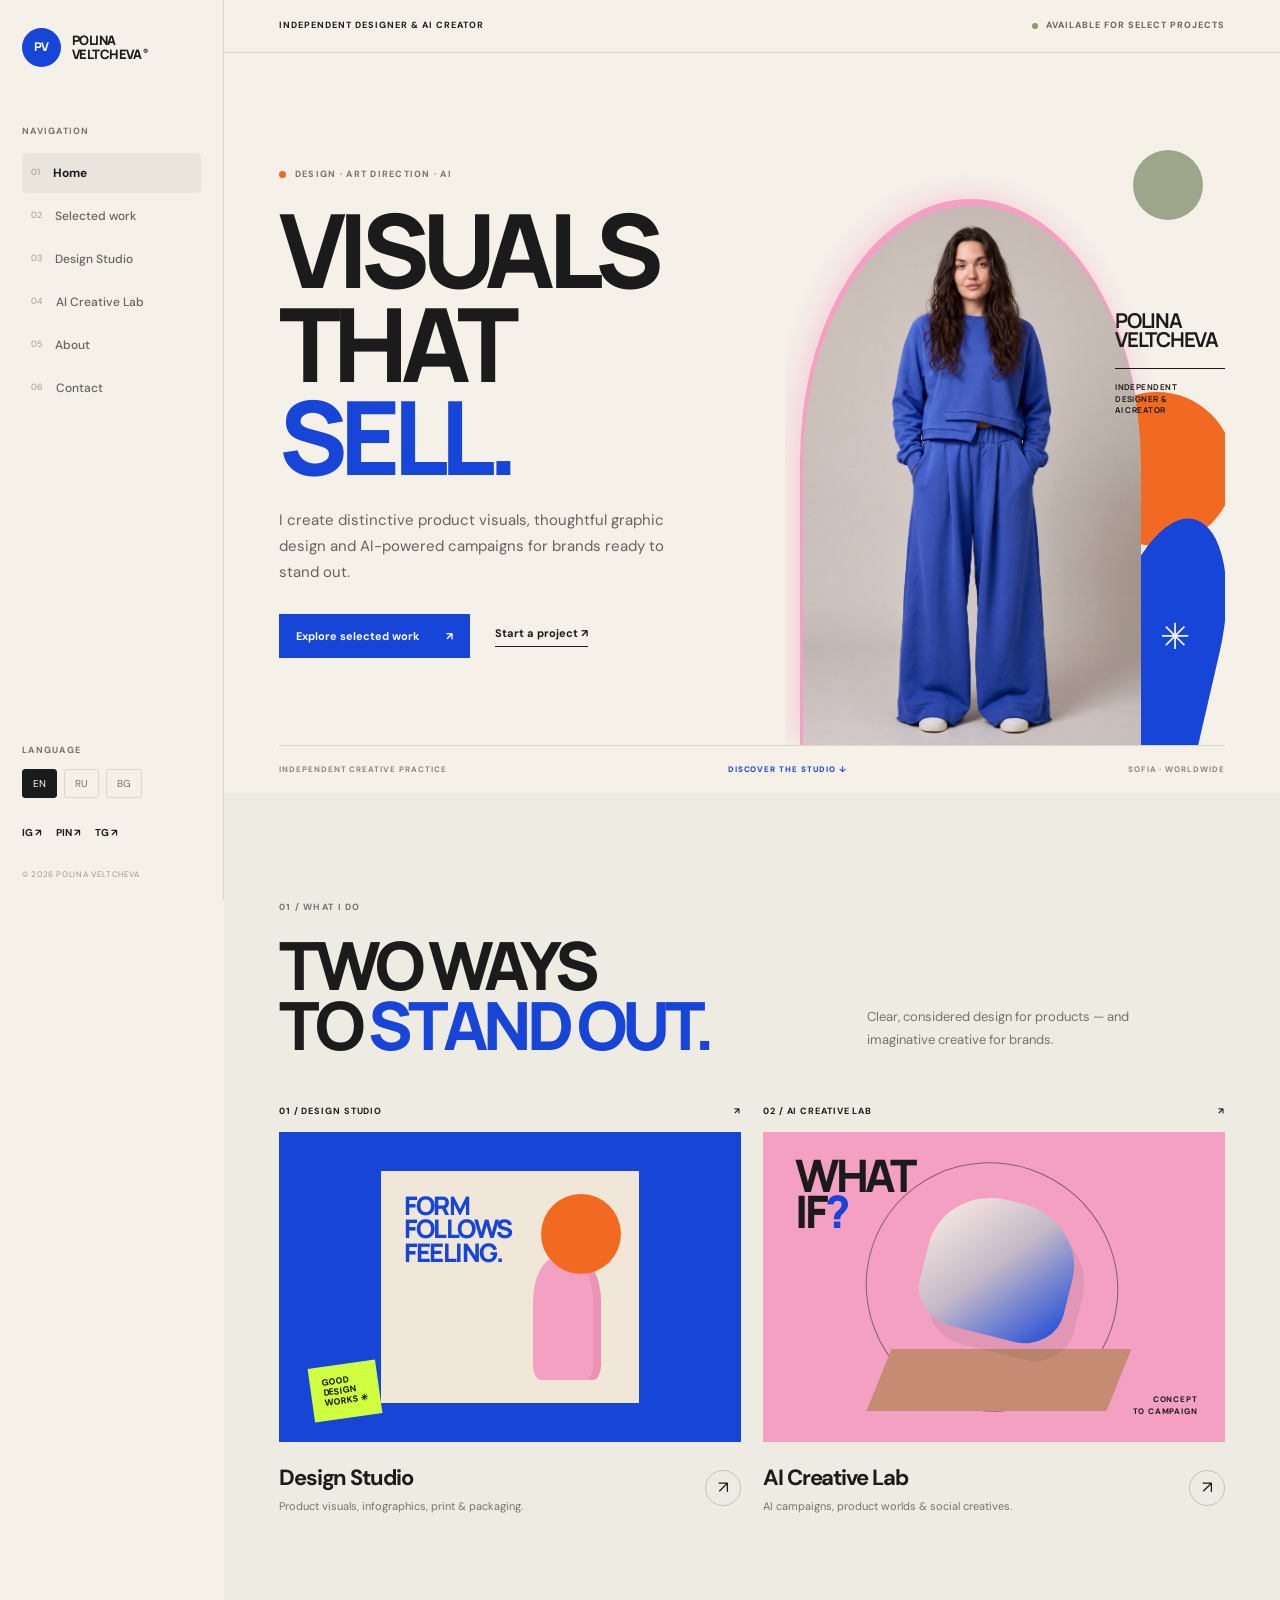
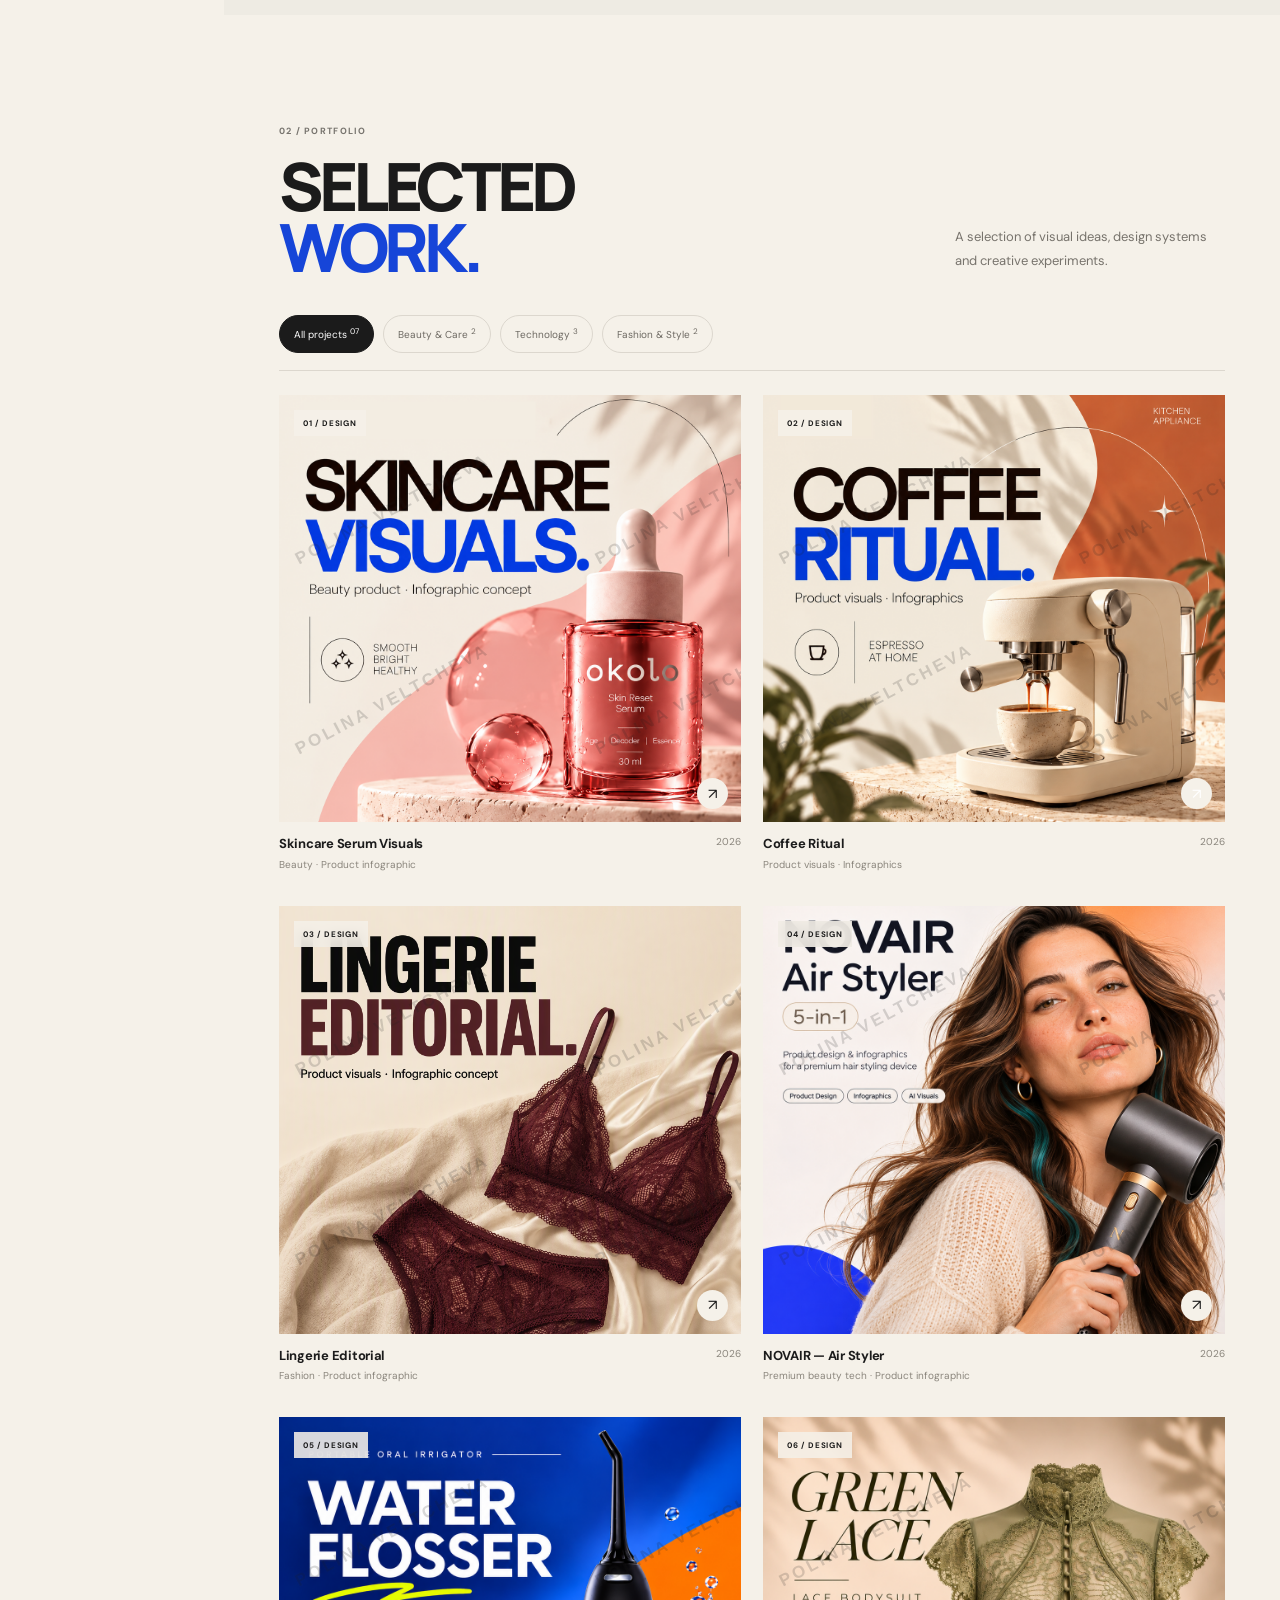
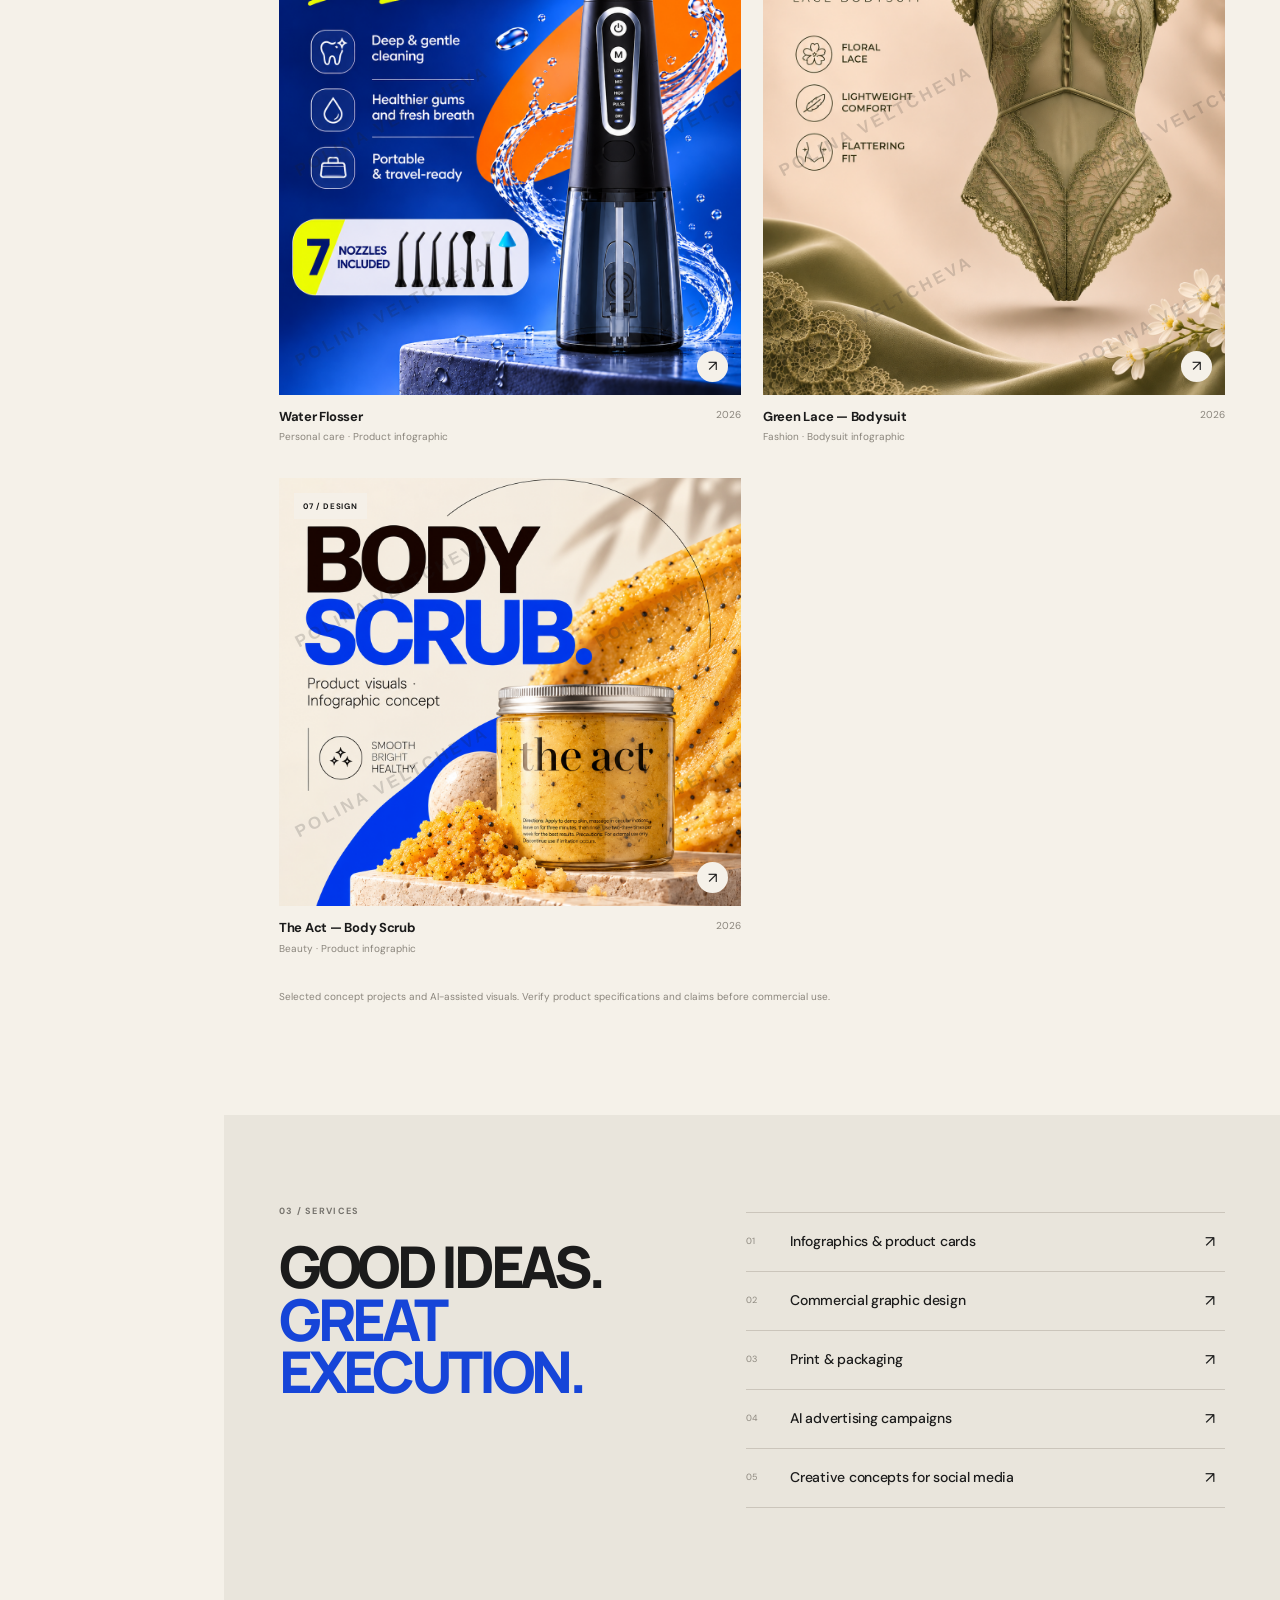
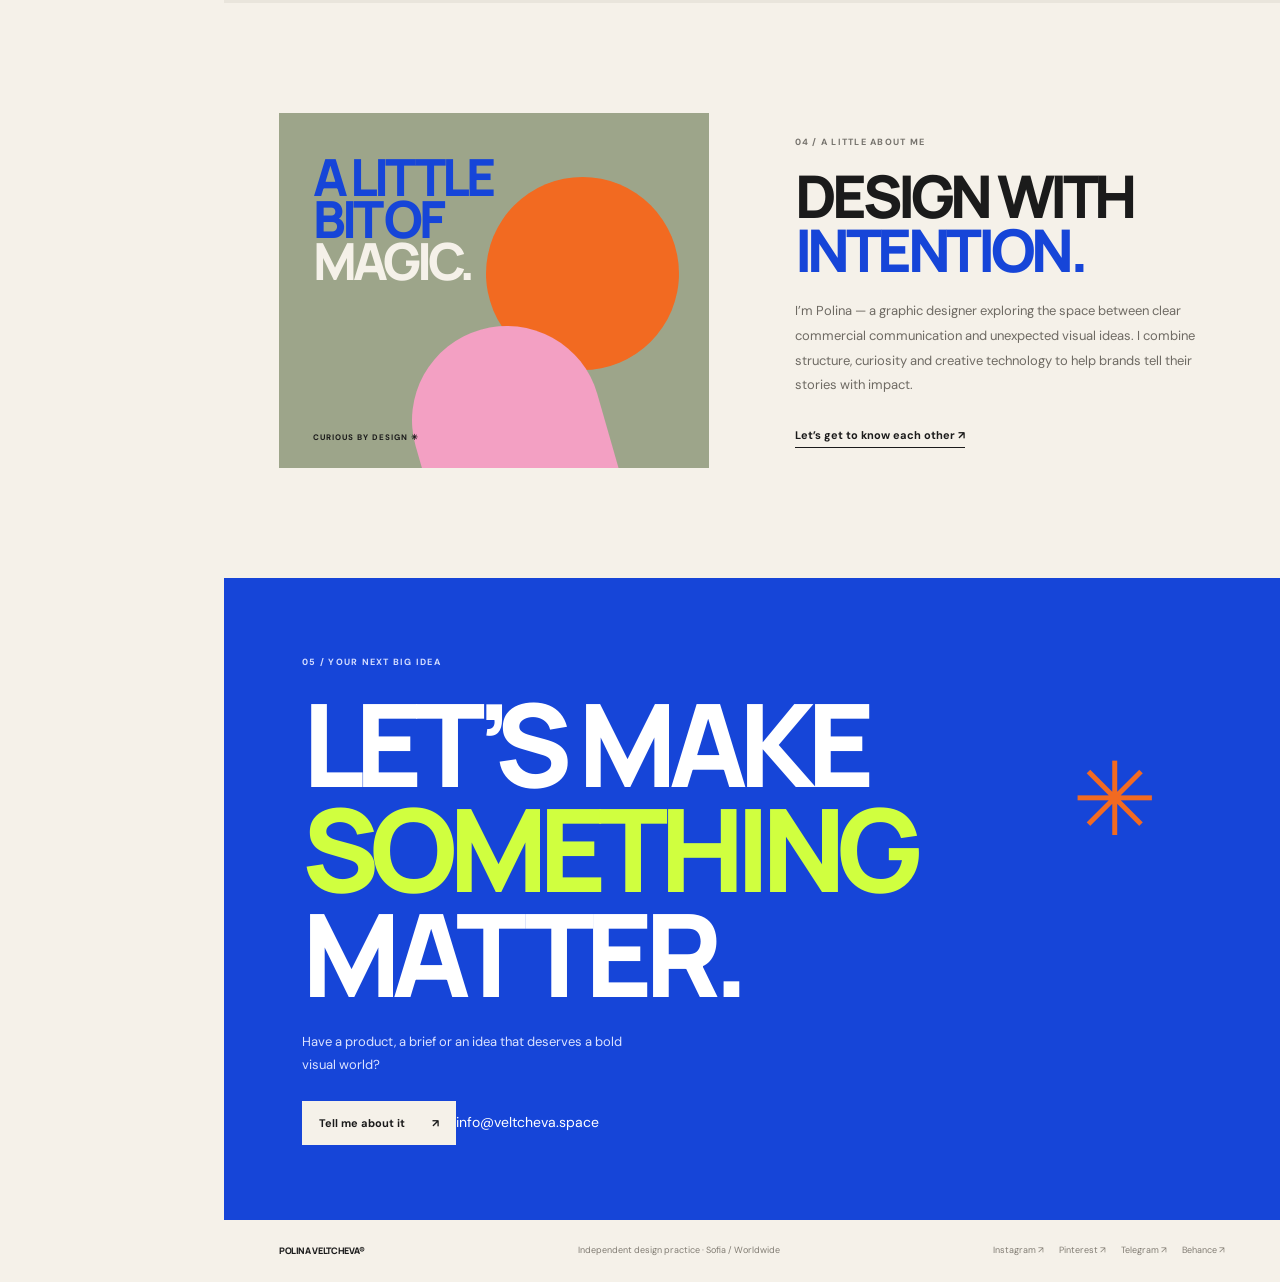
==== index.html @ 4430b7af "Set portfolio contact email" ====
<!doctype html>
<html lang="en">
<head>
  <meta charset="utf-8"><meta name="viewport" content="width=device-width, initial-scale=1">
  <meta name="description" content="Graphic design, product visuals and AI-powered creative campaigns by Polina Veltcheva.">
  <meta name="theme-color" content="#f5f1e9">
  <title>Polina Veltcheva — Design & AI Creative</title>
  <link rel="preconnect" href="https://fonts.googleapis.com"><link rel="preconnect" href="https://fonts.gstatic.com" crossorigin>
  <link href="https://fonts.googleapis.com/css2?family=DM+Sans:wght@400;500;600;700&family=Manrope:wght@400;500;600;700;800&display=swap" rel="stylesheet">
  <link rel="stylesheet" href="styles.css">
</head>
<body>
  <aside class="sidebar" id="sidebar">
    <a class="brand" href="#home" aria-label="Polina Veltcheva home"><span class="brand-mark">PV</span><span>POLINA<br>VELTCHEVA<span class="reg">®</span></span></a>
    <div class="side-label" data-i18n="navLabel">NAVIGATION</div>
    <nav class="side-nav" aria-label="Main navigation">
      <a class="nav-link active" href="#home"><span>01</span><b data-i18n="navHome">Home</b></a>
      <a class="nav-link" href="#work"><span>02</span><b data-i18n="navWork">Selected work</b></a>
      <a class="nav-link" href="#design"><span>03</span><b>Design Studio</b></a>
      <a class="nav-link" href="#ai-lab"><span>04</span><b>AI Creative Lab</b></a>
      <a class="nav-link" href="#about"><span>05</span><b data-i18n="navAbout">About</b></a>
      <a class="nav-link" href="#contact"><span>06</span><b data-i18n="navContact">Contact</b></a>
    </nav>
    <div class="sidebar-bottom">
      <div class="side-label" data-i18n="languageLabel">LANGUAGE</div>
      <div class="language-switch" role="group" aria-label="Language"><button class="lang active" data-lang="en">EN</button><button class="lang" data-lang="ru">RU</button><button class="lang" data-lang="bg">BG</button></div>
      <div class="social-mini"><a href="#contact" aria-label="Instagram">IG ↗</a><a href="#contact" aria-label="Pinterest">PIN ↗</a><a href="#contact" aria-label="Telegram">TG ↗</a></div>
      <p class="side-note">© <span id="year"></span> POLINA VELTCHEVA</p>
    </div>
  </aside>
  <button class="menu-toggle" id="menuToggle" aria-label="Open navigation" aria-expanded="false">☰</button>
  <main class="main-content" id="home">
    <header class="topline"><span data-i18n="topline">INDEPENDENT DESIGNER & AI CREATOR</span><span class="availability"><i></i><span data-i18n="available">AVAILABLE FOR SELECT PROJECTS</span></span></header>
    <section class="hero section-pad">
      <div class="hero-copy">
        <p class="eyebrow"><span class="eyebrow-dot"></span><span data-i18n="heroEyebrow">DESIGN · ART DIRECTION · AI</span></p>
        <h1 data-i18n-html="heroTitle">VISUALS<br>THAT <em>SELL.</em></h1>
        <p class="hero-description" data-i18n="heroDesc">I create distinctive product visuals, thoughtful graphic design and AI-powered campaigns for brands ready to stand out.</p>
        <div class="hero-actions"><a class="button button-blue" href="#work"><span data-i18n="exploreWork">Explore selected work</span><span>↗</span></a><a class="text-link" href="#contact"><span data-i18n="startProject">Start a project</span> ↗</a></div>
      </div>
      <div class="hero-art hero-portrait" aria-label="Portrait of Polina Veltcheva in the original photograph">
        <div class="portrait-arch"></div><div class="portrait-orange"></div><div class="portrait-blue"></div><div class="portrait-green"></div>
        <img class="hero-portrait-photo" src="assets/images/47592904-0-0.jpg" alt="Polina Veltcheva wearing a cobalt-blue outfit" fetchpriority="high">
        <div class="portrait-lockup"><strong>POLINA<br>VELTCHEVA</strong><span>INDEPENDENT<br>DESIGNER &amp;<br>AI CREATOR</span></div><div class="portrait-star">✳</div>
      </div>
      <div class="hero-bottom"><span data-i18n="heroFootLeft">INDEPENDENT CREATIVE PRACTICE</span><a href="#directions" data-i18n="discover">DISCOVER THE STUDIO ↓</a><span>SOFIA · WORLDWIDE</span></div>
    </section>
    <section class="directions section-pad" id="directions">
      <div class="section-heading"><p class="eyebrow">01 / WHAT I DO</p><h2 data-i18n-html="directionsTitle">TWO WAYS<br>TO <em>STAND OUT.</em></h2><p data-i18n="directionsDesc">Clear, considered design for products — and imaginative creative for brands.</p></div>
      <div class="direction-grid">
        <a class="direction-card design-card" id="design" href="#work" data-filter-link="design">
          <div class="direction-top"><span>01 / DESIGN STUDIO</span><span>↗</span></div>
          <div class="design-visual"><div class="cream-product"><span>FORM<br>FOLLOWS<br>FEELING.</span><div class="product-bottle"></div><div class="product-orb"></div></div><div class="mini-sticker">GOOD<br>DESIGN<br>WORKS ✳</div></div>
          <div class="direction-bottom"><div><h3>Design Studio</h3><p data-i18n="designDesc">Product visuals, infographics, print & packaging.</p></div><span class="round-arrow">↗</span></div>
        </a>
        <a class="direction-card ai-card" id="ai-lab" href="#work" data-filter-link="ai">
          <div class="direction-top"><span>02 / AI CREATIVE LAB</span><span>↗</span></div>
          <div class="ai-visual"><div class="ai-orbit"></div><div class="ai-pedestal"></div><div class="ai-object"></div><div class="ai-word">WHAT<br>IF<span>?</span></div><div class="ai-tag">CONCEPT<br>TO CAMPAIGN</div></div>
          <div class="direction-bottom"><div><h3>AI Creative Lab</h3><p data-i18n="aiDesc">AI campaigns, product worlds & social creatives.</p></div><span class="round-arrow">↗</span></div>
        </a>
      </div>
    </section>
    <section class="work section-pad" id="work">
      <div class="work-heading"><div><p class="eyebrow">02 / PORTFOLIO</p><h2 data-i18n-html="workTitle">SELECTED<br><em>WORK.</em></h2></div><p data-i18n="workDesc">A selection of visual ideas, design systems and creative experiments.</p></div>
      <div class="filters" role="group" aria-label="Filter projects"><button class="filter active" data-filter="all" data-i18n="filterAll" aria-pressed="true">All projects <sup>07</sup></button><button class="filter" data-filter="beauty-care" data-i18n="filterBeautyCare" aria-pressed="false">Beauty &amp; Care <sup>2</sup></button><button class="filter" data-filter="tech" data-i18n="filterTech" aria-pressed="false">Technology <sup>3</sup></button><button class="filter" data-filter="fashion-style" data-i18n="filterFashionStyle" aria-pressed="false">Fashion &amp; Style <sup>2</sup></button></div>
      <div class="project-grid" id="projectGrid">
        <article class="project-card" data-sector="beauty-care" data-category="ai"><a href="case-study.html?id=beauty" class="project-image protected-media project-beauty"><img class="project-photo" src="assets/images/skincare-cover.png" alt="Beauty serum product visual concept" loading="lazy"><span class="project-index">01 / DESIGN</span><span class="image-arrow">↗</span></a><div class="project-meta"><div><h3 data-i18n="projectBeauty">The Ordinary — Skincare Visuals</h3><p data-i18n="projectBeautyCat">Beauty · Product infographic</p></div><span>2026</span></div></article>
        <article class="project-card" data-sector="tech" data-category="design"><a href="case-study.html?id=orbit" class="project-image protected-media project-orbit"><img class="project-photo" src="assets/images/coffee-cover.png" alt="Cream espresso machine product infographic" loading="lazy"><span class="project-index">02 / DESIGN</span><span class="image-arrow">↗</span></a><div class="project-meta"><div><h3 data-i18n="projectOrbit">Coffee Ritual</h3><p data-i18n="projectOrbitCat">Product visuals · Infographics</p></div><span>2026</span></div></article>
        <article class="project-card" data-sector="fashion-style" data-category="design"><a href="case-study.html?id=editorial" class="project-image protected-media project-editorial"><img class="project-photo" src="assets/images/lingerie-cover.png" alt="Burgundy lace lingerie editorial concept" loading="lazy"><span class="project-index">03 / DESIGN</span><span class="image-arrow">↗</span></a><div class="project-meta"><div><h3 data-i18n="projectEditorial">Lingerie Editorial</h3><p data-i18n="projectEditorialCat">Fashion · Product infographic</p></div><span>2026</span></div></article>
        <article class="project-card" data-sector="tech" data-category="design"><a href="case-study.html?id=novair" class="project-image protected-media project-novair"><img class="project-photo" src="assets/images/hair-dryer-cover.png" alt="NOVAIR Air Styler premium product campaign featuring UNA" loading="lazy"><span class="project-index">04 / DESIGN</span><span class="image-arrow">↗</span></a><div class="project-meta"><div><h3>NOVAIR — Air Styler</h3><p>Premium beauty tech · Product infographic</p></div><span>2026</span></div></article>
        <article class="project-card" data-sector="tech" data-category="design"><a href="case-study.html?id=water-flosser" class="project-image protected-media project-clay"><img class="project-photo" src="assets/images/water-flosser-cover.png" alt="Portable water flosser product infographic series" loading="lazy"><span class="project-index">05 / DESIGN</span><span class="image-arrow">↗</span></a><div class="project-meta"><div><h3 data-i18n="projectClay">Water Flosser</h3><p data-i18n="projectClayCat">Personal care · Product infographic</p></div><span>2026</span></div></article>
        <article class="project-card" data-sector="fashion-style" data-category="design"><a href="case-study.html?id=motion" class="project-image protected-media project-motion"><img class="project-photo" src="assets/images/Green_lace-cover.png" alt="Sage green lace bodysuit displayed on an invisible mannequin" loading="lazy"><span class="project-index">06 / DESIGN</span><span class="image-arrow">↗</span></a><div class="project-meta"><div><h3 data-i18n="projectMotion">Green Lace — Bodysuit</h3><p data-i18n="projectMotionCat">Fashion · Bodysuit infographic</p></div><span>2026</span></div></article>
        <article class="project-card" data-sector="beauty-care" data-category="design"><a href="case-study.html?id=scrub" class="project-image protected-media project-scrub"><img class="project-photo" src="assets/images/scrub-cover.png" alt="The Act body scrub product infographic series" loading="lazy"><span class="project-index">07 / DESIGN</span><span class="image-arrow">↗</span></a><div class="project-meta"><div><h3 data-i18n="projectScrub">The Act — Body Scrub</h3><p data-i18n="projectScrubCat">Beauty · Product infographic</p></div><span>2026</span></div></article>
      </div>
      <p class="prototype-note" data-i18n="prototypeNote">Selected concept projects and AI-assisted visuals. Product specifications and claims should be verified before commercial use.</p>
    </section>
    <section class="services section-pad" id="services">
      <div><p class="eyebrow">03 / SERVICES</p><h2 data-i18n-html="servicesTitle">GOOD IDEAS.<br><em>GREAT EXECUTION.</em></h2></div>
      <div class="service-list"><div><span>01</span><h3 data-i18n="service1">Infographics & product cards</h3><b>↗</b></div><div><span>02</span><h3 data-i18n="service2">Commercial graphic design</h3><b>↗</b></div><div><span>03</span><h3 data-i18n="service3">Print & packaging</h3><b>↗</b></div><div><span>04</span><h3 data-i18n="service4">AI advertising campaigns</h3><b>↗</b></div><div><span>05</span><h3 data-i18n="service5">Creative concepts for social media</h3><b>↗</b></div></div>
    </section>
    <section class="about section-pad" id="about"><div class="about-art"><div class="about-blue">A LITTLE<br>BIT OF<br><i>MAGIC.</i></div><div class="about-orange"></div><div class="about-pink"></div><span>CURIOUS BY DESIGN ✳</span></div><div class="about-copy"><p class="eyebrow">04 / A LITTLE ABOUT ME</p><h2 data-i18n-html="aboutTitle">DESIGN WITH<br><em>INTENTION.</em></h2><p data-i18n="aboutText">I’m Polina — a graphic designer exploring the space between clear commercial communication and unexpected visual ideas. I combine structure, curiosity and creative technology to help brands tell their stories with impact.</p><a class="text-link" href="#contact"><span data-i18n="moreAbout">Let's get to know each other</span> ↗</a></div></section>
    <section class="contact section-pad" id="contact"><div class="contact-inner"><p class="eyebrow">05 / YOUR NEXT BIG IDEA</p><h2 data-i18n-html="contactTitle">LET’S MAKE<br><em>SOMETHING</em><br>MATTER.</h2><p data-i18n="contactDesc">Have a product, a brief or an idea that deserves a bold visual world?</p><a class="button button-cream" href="mailto:info@veltcheva.space"><span data-i18n="contactButton">Tell me about it</span><span>↗</span></a><a class="contact-email" href="mailto:info@veltcheva.space">info@veltcheva.space</a><span class="contact-spark">✳</span></div></section>
    <footer class="footer"><a class="footer-brand" href="#home">POLINA VELTCHEVA®</a><span data-i18n="footerLine">Independent design practice · Sofia / Worldwide</span><div><a href="#contact">Instagram ↗</a><a href="#contact">Pinterest ↗</a><a href="#contact">Telegram ↗</a><a href="#contact">Behance ↗</a></div></footer>
  </main>
  <script src="script.js"></script>
</body>
</html>
---- styles.css ----
:root{--paper:#f5f1e9;--ink:#1b1b1b;--muted:#76736d;--blue:#1645d8;--orange:#f26a21;--pink:#f3a0c3;--green:#9da58a;--clay:#c58b73;--line:#dcd7ce;--lime:#d0ff3f;--sidebar:224px}*{box-sizing:border-box}html{scroll-behavior:smooth;scroll-padding-top:24px}body{margin:0;background:var(--paper);color:var(--ink);font-family:'DM Sans',sans-serif;font-size:14px;line-height:1.5}a{color:inherit;text-decoration:none}button{font:inherit;cursor:pointer}.sidebar{width:var(--sidebar);position:fixed;inset:0 auto 0 0;padding:28px 22px 20px;border-right:1px solid var(--line);display:flex;flex-direction:column;background:var(--paper);z-index:20}.brand{display:flex;align-items:center;gap:11px;font-family:Manrope,sans-serif;font-size:13px;line-height:1.05;font-weight:800;letter-spacing:-.04em}.brand-mark{width:39px;height:39px;display:grid;place-items:center;border-radius:50%;background:var(--blue);color:white;font-size:12px;letter-spacing:-.05em}.reg{font-size:8px;vertical-align:top;margin-left:2px}.side-label,.eyebrow{font-size:9px;font-weight:700;letter-spacing:.14em;color:var(--muted)}.side-label{margin:58px 0 14px}.side-nav{display:grid;gap:3px}.nav-link{display:flex;align-items:center;gap:13px;padding:11px 9px;border-radius:4px;font-size:12px;color:#66645e;transition:.2s}.nav-link span{font-size:9px;color:#a19c92}.nav-link b{font-weight:500}.nav-link:hover,.nav-link.active{background:#e9e5dc;color:var(--ink)}.nav-link.active b{font-weight:700}.sidebar-bottom{margin-top:auto}.sidebar-bottom .side-label{margin:0 0 12px}.language-switch{display:flex;gap:7px}.lang{border:1px solid var(--line);background:transparent;border-radius:3px;padding:6px 10px;font-size:10px;color:var(--muted)}.lang.active{background:var(--ink);border-color:var(--ink);color:white}.social-mini{display:flex;gap:14px;margin-top:27px;font-size:10px;font-weight:700}.side-note{margin:28px 0 0;color:#9b968e;font-size:8px;letter-spacing:.08em}.main-content{margin-left:var(--sidebar);max-width:1600px}.topline{height:53px;border-bottom:1px solid var(--line);display:flex;justify-content:space-between;align-items:center;padding:0 5.2%;font-size:9px;letter-spacing:.11em;font-weight:700}.availability{display:flex;align-items:center;gap:8px;color:#66645e}.availability i{width:6px;height:6px;background:#8b9d63;border-radius:50%}.section-pad{padding-left:5.2%;padding-right:5.2%}.hero{min-height:600px;display:grid;grid-template-columns:1fr .94fr;grid-template-rows:1fr auto;column-gap:4%;padding-top:72px;padding-bottom:18px}.hero-copy{align-self:center;padding:0 0 44px}.eyebrow{display:flex;align-items:center;gap:9px;margin:0 0 22px}.eyebrow-dot{width:7px;height:7px;border-radius:50%;background:var(--orange)}h1,h2,h3,p{margin-top:0}h1,h2{font-family:Manrope,sans-serif;font-weight:800;letter-spacing:-.075em;line-height:.91;margin-bottom:24px}h1{font-size:clamp(64px,8vw,124px)}h1 em,h2 em{font-style:normal;color:var(--blue)}.hero-description{font-size:15px;line-height:1.75;max-width:410px;color:#66635d;margin:0 0 28px}.hero-actions{display:flex;align-items:center;gap:25px;flex-wrap:wrap}.button{display:inline-flex;align-items:center;gap:27px;padding:14px 17px;font-size:11px;font-weight:700;transition:transform .2s}.button:hover{transform:translateY(-2px)}.button-blue{background:var(--blue);color:#fff}.text-link{font-size:11px;font-weight:700;border-bottom:1px solid var(--ink);padding:0 0 5px}.hero-art{height:390px;position:relative;overflow:hidden;background:#e7d9cc;align-self:center}.art-arch{position:absolute;left:14%;top:10%;width:57%;height:85%;border-radius:48% 48% 0 0;background:var(--pink)}.art-circle{position:absolute;width:43%;aspect-ratio:1;right:5%;top:17%;background:var(--orange);border-radius:50%;mix-blend-mode:multiply}.art-orange{position:absolute;width:24%;height:35%;right:12%;bottom:0;background:var(--blue);border-radius:50% 50% 0 0;transform:rotate(-14deg)}.art-pink{position:absolute;width:14%;height:20%;left:8%;bottom:9%;background:var(--green);border-radius:50%}.art-green{position:absolute;width:16%;height:17%;right:9%;top:5%;background:var(--green);border-radius:50%}.art-blue-type{position:absolute;left:25%;top:28%;font-family:Manrope,sans-serif;font-size:clamp(28px,4vw,55px);line-height:.82;font-weight:800;letter-spacing:-.08em;color:var(--blue);transform:rotate(-7deg)}.art-blue-type span{font-size:11px;vertical-align:top}.art-caption{position:absolute;left:7%;top:7%;font-size:8px;font-weight:700;letter-spacing:.12em;line-height:1.6}.art-star{position:absolute;right:8%;bottom:10%;font-size:36px;color:var(--paper)}.hero-bottom{grid-column:1/-1;display:flex;justify-content:space-between;gap:14px;padding-top:17px;border-top:1px solid var(--line);font-size:8px;font-weight:700;letter-spacing:.12em;color:#8b867d}.hero-bottom a{color:var(--blue)}.directions{padding-top:108px;padding-bottom:100px;background:#eeebe3}.section-heading{display:grid;grid-template-columns:1.1fr .8fr;align-items:end;column-gap:10%;margin-bottom:35px}.section-heading .eyebrow{grid-column:1/-1;margin-bottom:20px}.section-heading h2,.work-heading h2,.services h2,.about h2{font-size:clamp(42px,5.2vw,76px);margin:0}.section-heading>p:last-child{max-width:280px;color:#77736c;font-size:13px;line-height:1.8;margin:0 0 4px}.direction-grid{display:grid;grid-template-columns:1fr 1fr;gap:22px}.direction-card{display:block;min-width:0}.direction-top{display:flex;justify-content:space-between;padding:14px 0;font-size:9px;font-weight:700;letter-spacing:.1em}.design-visual,.ai-visual{height:310px;position:relative;overflow:hidden}.design-visual{background:var(--blue);display:grid;place-items:center}.cream-product{position:relative;width:56%;height:75%;background:#f1e7d9;padding:23px;color:var(--blue);font-family:Manrope,sans-serif;font-size:clamp(15px,2vw,28px);font-weight:800;line-height:.92;letter-spacing:-.06em}.product-bottle{position:absolute;right:15%;bottom:10%;width:26%;height:53%;background:var(--pink);border-radius:36% 36% 12% 12%;box-shadow:inset -8px 0 rgba(160,65,100,.13)}.product-bottle:before{content:"";position:absolute;left:33%;top:-12%;width:34%;height:13%;background:var(--ink)}.product-orb{position:absolute;right:7%;top:10%;width:31%;aspect-ratio:1;border-radius:50%;background:var(--orange)}.mini-sticker{position:absolute;left:7%;bottom:8%;background:var(--lime);padding:12px;font-size:9px;font-weight:800;line-height:1.1;transform:rotate(-8deg)}.ai-visual{background:var(--pink)}.ai-orbit{position:absolute;left:22%;top:10%;width:55%;height:80%;border:1px solid rgba(27,27,27,.5);border-radius:50%;transform:rotate(30deg)}.ai-pedestal{position:absolute;width:52%;height:20%;left:25%;bottom:10%;background:var(--clay);transform:skew(-22deg)}.ai-object{position:absolute;width:32%;height:44%;left:35%;top:22%;background:linear-gradient(130deg,#fff0e4,#c5b9c8 48%,#1645d8);border-radius:45% 45% 28% 28%;box-shadow:14px 15px 0 rgba(27,27,27,.08);transform:rotate(14deg)}.ai-word{position:absolute;left:7%;top:8%;font-family:Manrope,sans-serif;font-size:clamp(27px,3.5vw,50px);font-weight:800;line-height:.8;letter-spacing:-.08em}.ai-word span{color:var(--blue)}.ai-tag{position:absolute;right:6%;bottom:8%;font-size:8px;font-weight:700;letter-spacing:.1em;text-align:right}.direction-bottom{display:flex;justify-content:space-between;align-items:center;padding:19px 0 0}.direction-bottom h3{font-size:22px;letter-spacing:-.05em;margin:0 0 4px}.direction-bottom p{font-size:11px;color:#77736c;margin:0}.round-arrow{display:grid;place-items:center;width:36px;height:36px;border:1px solid #c8c3b9;border-radius:50%;font-size:17px;transition:.2s}.direction-card:hover .round-arrow{background:var(--ink);color:white;border-color:var(--ink)}.work{padding-top:110px;padding-bottom:110px}.work-heading{display:flex;align-items:end;justify-content:space-between;gap:25px;margin-bottom:38px}.work-heading .eyebrow{margin-bottom:18px}.work-heading>p{max-width:270px;color:#77736c;font-size:13px;line-height:1.8;margin:0 0 5px}.filters{display:flex;gap:9px;flex-wrap:wrap;border-bottom:1px solid var(--line);padding-bottom:17px;margin-bottom:24px}.filter{border:1px solid var(--line);background:transparent;border-radius:30px;padding:9px 14px;font-size:10px;color:#6d6962}.filter sup{font-size:8px}.filter.active{background:var(--ink);border-color:var(--ink);color:white}.project-grid{display:grid;grid-template-columns:1fr 1fr;gap:34px 22px}.project-card[hidden]{display:none}.project-image{display:block;height:auto;aspect-ratio:1.08/1;position:relative;overflow:hidden;transition:transform .25s}.project-grid .project-card .project-image.project-clay{display:block;width:100%;height:auto!important;aspect-ratio:4/5!important;align-self:start}.project-image.project-clay .project-photo{object-fit:contain}.project-image:hover{transform:translateY(-3px)}.project-index{position:absolute;top:15px;left:15px;font-size:8px;letter-spacing:.1em;font-weight:700;z-index:3}.image-arrow{position:absolute;right:13px;bottom:13px;width:31px;height:31px;display:grid;place-items:center;border-radius:50%;background:var(--paper);font-size:15px;z-index:4}.project-beauty{background:#efcbd2}.beauty-bottle{position:absolute;left:35%;top:20%;height:61%;width:29%;background:linear-gradient(90deg,#e5b7c0,#fff0e5 45%,#d9a7b4);border-radius:22% 22% 12% 12%;box-shadow:20px 22px 0 rgba(122,62,84,.09)}.beauty-bottle:before{content:"";position:absolute;left:35%;top:-13%;width:30%;height:14%;background:var(--blue)}.beauty-label{position:absolute;left:8%;bottom:9%;font-family:Manrope,sans-serif;font-size:clamp(24px,3.8vw,48px);font-weight:800;line-height:.8;letter-spacing:-.08em;color:var(--blue)}.beauty-label span{display:block;font-size:9px;letter-spacing:.1em;margin-top:13px}.project-orbit{background:var(--blue);color:white}.orbit-sphere{position:absolute;width:46%;aspect-ratio:1;left:28%;top:23%;border-radius:50%;background:radial-gradient(circle at 30% 25%,#fff1dc,#e8a4c5 30%,#f26a21 60%,#5b1d84 90%);box-shadow:18px 24px 0 rgba(8,18,71,.25)}.orbit-ring{position:absolute;width:78%;height:40%;left:11%;top:34%;border:2px solid var(--lime);border-radius:50%;transform:rotate(-28deg)}.orbit-copy{position:absolute;left:8%;bottom:9%;font-size:clamp(20px,3vw,37px);line-height:.8;font-weight:800;letter-spacing:-.07em}.project-editorial{background:#d9d9c7}.editorial-type{position:absolute;top:16%;left:9%;font-family:Manrope,sans-serif;font-weight:800;font-size:clamp(29px,4vw,52px);line-height:.82;letter-spacing:-.08em;color:#1e382b;z-index:2}.editorial-type i{font-style:normal;color:var(--orange)}.editorial-shape{position:absolute;right:8%;bottom:10%;width:42%;height:55%;background:var(--clay);border-radius:50% 50% 8% 8%;transform:rotate(17deg)}.project-pop{background:var(--orange);color:var(--ink)}.pop-flower{position:absolute;right:8%;top:10%;font-size:clamp(90px,15vw,190px);line-height:1;color:var(--pink);text-shadow:8px 7px var(--blue)}.pop-type{position:absolute;left:8%;top:32%;font-size:clamp(40px,6vw,78px);font-family:Manrope,sans-serif;font-weight:800;line-height:.75;letter-spacing:-.09em}.pop-sub{position:absolute;left:9%;bottom:11%;font-size:9px;font-weight:800;letter-spacing:.15em}.project-clay{background:#d4b4a2}.clay-pack{position:absolute;width:35%;height:58%;left:34%;top:20%;background:#e9d5c7;box-shadow:17px 13px 0 #a87862;transform:rotate(-7deg)}.clay-pack:before{content:"PV";position:absolute;top:20%;left:20%;font-size:clamp(26px,4vw,50px);font-weight:800;color:#b47c63}.clay-type{position:absolute;left:7%;bottom:8%;font-size:clamp(19px,2.5vw,32px);font-weight:800;line-height:.85;letter-spacing:-.07em}.project-motion{background:#d4d5f7}.project-scrub{background:#ead9c2}.motion-sun{position:absolute;width:40%;aspect-ratio:1;border-radius:50%;right:13%;top:10%;background:var(--orange)}.motion-type{position:absolute;left:8%;top:25%;font-size:clamp(33px,4.8vw,62px);line-height:.78;letter-spacing:-.08em;font-weight:800;z-index:2}.motion-type i{font-style:normal;color:var(--blue)}.motion-wave{position:absolute;bottom:-14%;left:10%;width:90%;height:45%;background:var(--blue);border-radius:50% 50% 0 0;transform:rotate(-13deg)}.project-meta{display:flex;justify-content:space-between;gap:10px;padding-top:12px}.project-meta h3{font-size:13px;margin:0 0 3px;letter-spacing:-.02em}.project-meta p,.project-meta>span{font-size:10px;color:#8a857c;margin:0}.project-meta>span{white-space:nowrap}.prototype-note{font-size:10px;color:#8a857c;margin:32px 0 0}.services{background:#e9e5dc;padding-top:90px;padding-bottom:95px;display:grid;grid-template-columns:.9fr 1.1fr;gap:8%}.services .eyebrow{margin-bottom:22px}.services h2{font-size:clamp(39px,4.5vw,65px)}.service-list{padding-top:7px}.service-list>div{display:grid;grid-template-columns:32px 1fr 20px;gap:12px;align-items:center;padding:17px 0;border-bottom:1px solid #cbc5bb}.service-list>div:first-child{border-top:1px solid #cbc5bb}.service-list span{font-size:9px;color:#8d887f}.service-list h3{font-size:14px;font-weight:500;margin:0;letter-spacing:-.02em}.service-list b{font-weight:400;font-size:16px}.about{padding-top:110px;padding-bottom:110px;display:grid;grid-template-columns:1fr 1fr;gap:9%;align-items:center}.about-art{height:355px;background:var(--green);position:relative;overflow:hidden}.about-blue{position:absolute;left:8%;top:12%;font-family:Manrope,sans-serif;font-weight:800;font-size:clamp(33px,4vw,53px);line-height:.82;letter-spacing:-.08em;color:var(--blue);z-index:2}.about-blue i{font-style:normal;color:var(--paper)}.about-orange{position:absolute;right:7%;top:18%;width:45%;aspect-ratio:1;border-radius:50%;background:var(--orange)}.about-pink{position:absolute;left:31%;bottom:-13%;width:44%;height:53%;background:var(--pink);border-radius:50% 50% 0 0;transform:rotate(-16deg)}.about-art>span{position:absolute;left:8%;bottom:7%;font-size:8px;letter-spacing:.12em;font-weight:700}.about-copy .eyebrow{margin-bottom:20px}.about-copy h2{font-size:clamp(40px,4.6vw,65px);margin-bottom:23px}.about-copy>p:not(.eyebrow){font-size:13px;line-height:1.9;color:#6e6a63;max-width:410px;margin-bottom:26px}.contact{padding-top:78px;padding-bottom:75px;background:var(--blue);color:white}.contact-inner{position:relative;max-width:900px;margin:auto}.contact .eyebrow{color:#d4ddff}.contact h2{font-size:clamp(56px,9vw,120px);margin-bottom:24px}.contact h2 em{color:var(--lime)}.contact-inner>p:not(.eyebrow){color:#dce3ff;max-width:340px;line-height:1.8;font-size:13px;margin-bottom:24px}.button-cream{background:var(--paper);color:var(--ink)}.contact-spark{position:absolute;right:5%;top:14%;font-size:clamp(50px,8vw,105px);color:var(--orange)}.footer{padding:24px 5.2%;display:flex;align-items:center;justify-content:space-between;gap:20px;font-size:9px;color:#817c73}.footer-brand{font-family:Manrope,sans-serif;font-weight:800;color:var(--ink);letter-spacing:-.04em}.footer>div{display:flex;gap:15px;flex-wrap:wrap}.menu-toggle{display:none}
@media(min-width:1500px){.hero{min-height:690px}.hero-art{height:470px}.design-visual,.ai-visual{height:370px}}
@media(max-width:1050px){:root{--sidebar:190px}.sidebar{padding:24px 16px}.hero{padding-top:55px;min-height:530px}.hero-art{height:330px}.directions,.work,.about{padding-top:80px;padding-bottom:80px}.services{padding-top:75px;padding-bottom:75px}.design-visual,.ai-visual{height:260px}}
@media(max-width:760px){:root{--sidebar:0px}.sidebar{width:270px;transform:translateX(-105%);transition:transform .25s;box-shadow:8px 0 30px rgba(0,0,0,.08)}.sidebar.open{transform:translateX(0)}.menu-toggle{display:grid;place-items:center;position:fixed;z-index:30;top:12px;right:14px;width:38px;height:38px;border:1px solid var(--line);border-radius:50%;background:var(--paper);font-size:16px}.main-content{margin-left:0}.topline{height:58px;padding:0 22px;padding-right:65px;font-size:8px}.availability{display:none}.section-pad{padding-left:22px;padding-right:22px}.hero{display:flex;flex-direction:column;gap:28px;padding-top:58px;min-height:0}.hero-copy{padding-bottom:0}.hero h1{font-size:clamp(62px,16vw,100px)}.hero-description{font-size:14px;max-width:360px}.hero-art{width:100%;height:auto;aspect-ratio:1.08/1}.art-blue-type{font-size:clamp(38px,10vw,64px)}.hero-bottom{width:100%;margin-top:5px;flex-wrap:wrap;font-size:7px}.hero-bottom span:last-child{display:none}.directions,.work,.about{padding-top:72px;padding-bottom:72px}.section-heading{display:block}.section-heading h2,.work-heading h2{font-size:clamp(45px,12vw,70px);margin-bottom:17px}.section-heading>p:last-child{max-width:360px}.direction-grid{grid-template-columns:1fr;gap:28px}.design-visual,.ai-visual{height:auto;aspect-ratio:1.15/1}.work-heading{display:block}.work-heading>p{margin-top:18px}.project-grid{gap:25px 12px}.project-meta{display:block}.project-meta h3{font-size:12px}.project-meta>span{display:block;margin-top:5px}.project-index{top:10px;left:10px;font-size:7px}.image-arrow{right:8px;bottom:8px;width:26px;height:26px}.services{grid-template-columns:1fr;gap:32px;padding:72px 22px}.services h2{font-size:clamp(40px,10vw,62px)}.service-list h3{font-size:13px}.about{grid-template-columns:1fr;gap:35px}.about-art{height:auto;aspect-ratio:1.05/1}.about-copy h2{font-size:clamp(43px,11vw,64px)}.contact{padding-top:65px;padding-bottom:65px}.contact h2{font-size:clamp(56px,14vw,95px)}.contact-spark{right:0;top:0;font-size:45px}.footer{padding:22px;display:grid;grid-template-columns:1fr auto;gap:13px}.footer>span{grid-column:1/-1;grid-row:2}.footer>div{justify-content:flex-end;gap:10px}.footer>div a{font-size:8px}}
@media(max-width:390px){.project-grid{grid-template-columns:1fr}.project-meta{display:flex}.project-meta>span{margin:0}.filters{gap:6px}.filter{padding:8px 10px}.footer{grid-template-columns:1fr}.footer>div{justify-content:flex-start}.footer>span{grid-row:auto}}

/* Real portfolio artwork */
.project-image{background:#e9e1d7}.project-photo{display:block;width:100%;height:100%;object-fit:cover;object-position:center;transition:transform .45s ease}.project-image:hover .project-photo{transform:scale(1.035)}.project-index{padding:7px 9px;background:rgba(245,241,233,.88);color:#1b1b1b;backdrop-filter:blur(8px)}.prototype-note{max-width:720px;line-height:1.7}

/* Green Lace — preserve the original portrait cover without cropping */
.project-grid .project-card .project-image.project-motion{
  display:block;
  width:100%;
  height:auto!important;
  aspect-ratio:4/5!important;
  align-self:start;
}
.project-image.project-motion .project-photo{
  object-fit:contain;
  object-position:center;
}

/* Portfolio image protection: subtle, repeated diagonal ownership mark.
   This is a visual overlay; source artwork remains untouched. */
.protected-media{
  position:relative;
  isolation:isolate;
}
.protected-media > img{
  position:relative;
  z-index:0;
  -webkit-user-drag:none;
  user-select:none;
}
.protected-media::after{
  content:"";
  position:absolute;
  inset:0;
  z-index:2;
  pointer-events:none;
  background-image:url("data:image/svg+xml,%3Csvg xmlns='http://www.w3.org/2000/svg' width='300' height='190' viewBox='0 0 300 190'%3E%3Ctext x='0' y='100' transform='rotate(-28 150 95)' font-family='Arial,sans-serif' font-size='17' font-weight='600' letter-spacing='3' fill='%231b1b1b' fill-opacity='.17'%3EPOLINA VELTCHEVA%3C/text%3E%3C/svg%3E");
  background-repeat:repeat;
  background-size:300px 190px;
}
.protected-media > .project-index,
.protected-media > .image-arrow{
  position:absolute;
  z-index:3;
}
.protected-media > .image-arrow{z-index:4}

/* Portfolio category filters */
.filters .filter{cursor:pointer;transition:background .2s ease,color .2s ease,border-color .2s ease}
.filters .filter:focus-visible{outline:2px solid var(--blue);outline-offset:3px}
.project-card[hidden]{display:none!important}


/* Personal hero portrait — approved layout: identical arch contours, pink visible only at top and left */
.hero-art.hero-portrait{
  height:620px;
  min-height:0;
  overflow:hidden;
  background:transparent;
  isolation:isolate;
}
.portrait-arch{
  position:absolute;
  z-index:0;
  left:3.5%;
  top:12%;
  width:77.5%;
  height:88%;
  border-radius:50% 50% 0 0 / 48% 48% 0 0;
  background:var(--pink);
  filter:drop-shadow(-7px 0 16px rgba(243,160,195,.32)) drop-shadow(0 -3px 10px rgba(243,160,195,.18));
  pointer-events:none;
}
.portrait-orange{position:absolute;z-index:0;right:-2%;top:43%;width:35%;aspect-ratio:1;border-radius:50%;background:var(--orange)}
.portrait-blue{position:absolute;z-index:0;right:1%;bottom:-3%;width:25%;height:40%;border-radius:50% 50% 0 0;background:var(--blue);transform:rotate(13deg)}
.portrait-green{position:absolute;z-index:0;right:5%;top:4%;width:16%;aspect-ratio:1;border-radius:50%;background:var(--green)}
.hero-portrait-photo{
  position:absolute;
  z-index:1;
  left:4.2%;
  top:13%;
  width:76.8%;
  height:87%;
  display:block;
  object-fit:cover;
  object-position:center center;
  border-radius:50% 50% 0 0 / 48% 48% 0 0;
  transform:none;
  mix-blend-mode:normal;
}
.portrait-lockup{position:absolute;z-index:3;right:0;top:30%;width:25%;display:grid;gap:18px;color:var(--ink);font-family:Manrope,sans-serif}
.portrait-lockup strong{font-size:clamp(15px,1.6vw,24px);line-height:.95;letter-spacing:-.06em}
.portrait-lockup span{font-size:8px;line-height:1.45;font-weight:700;letter-spacing:.06em;border-top:1px solid var(--ink);padding-top:12px}
.portrait-star{position:absolute;z-index:3;right:8%;bottom:13%;font-size:36px;color:var(--paper)}
@media(min-width:1500px){.hero-art.hero-portrait{height:620px}}
@media(max-width:1050px){.hero-art.hero-portrait{height:390px}}
@media(max-width:760px){
  .hero-art.hero-portrait{height:auto;aspect-ratio:1/1.02;width:100%}
  .portrait-arch{left:3.5%;top:12%;width:77.5%;height:88%}
  .hero-portrait-photo{
    left:4.2%;top:13%;width:76.8%;height:87%;
    object-fit:cover;object-position:center center;
    border-radius:50% 50% 0 0 / 48% 48% 0 0;
  }
  .portrait-lockup{right:1%;top:28%;width:23%}
  .portrait-lockup strong{font-size:clamp(12px,3vw,18px)}
  .portrait-lockup span{font-size:6px}
  .portrait-star{font-size:26px}
}
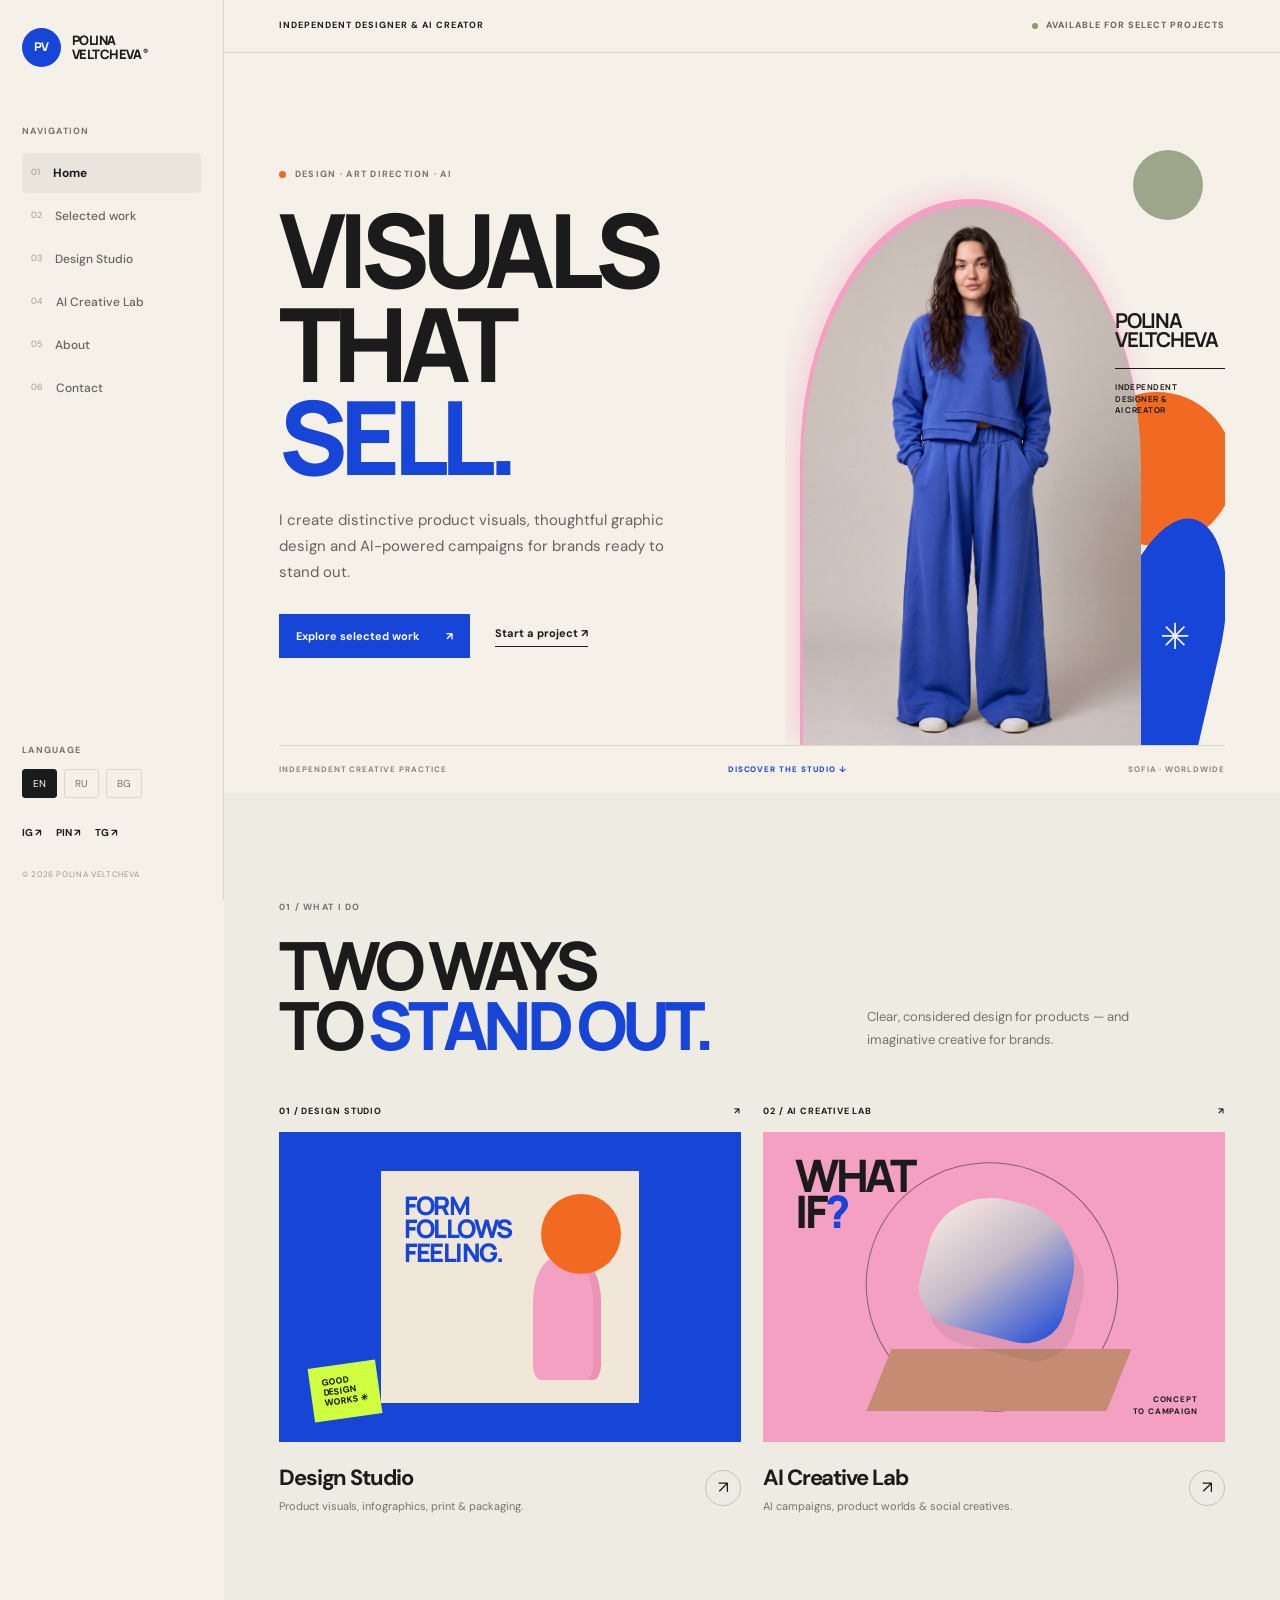
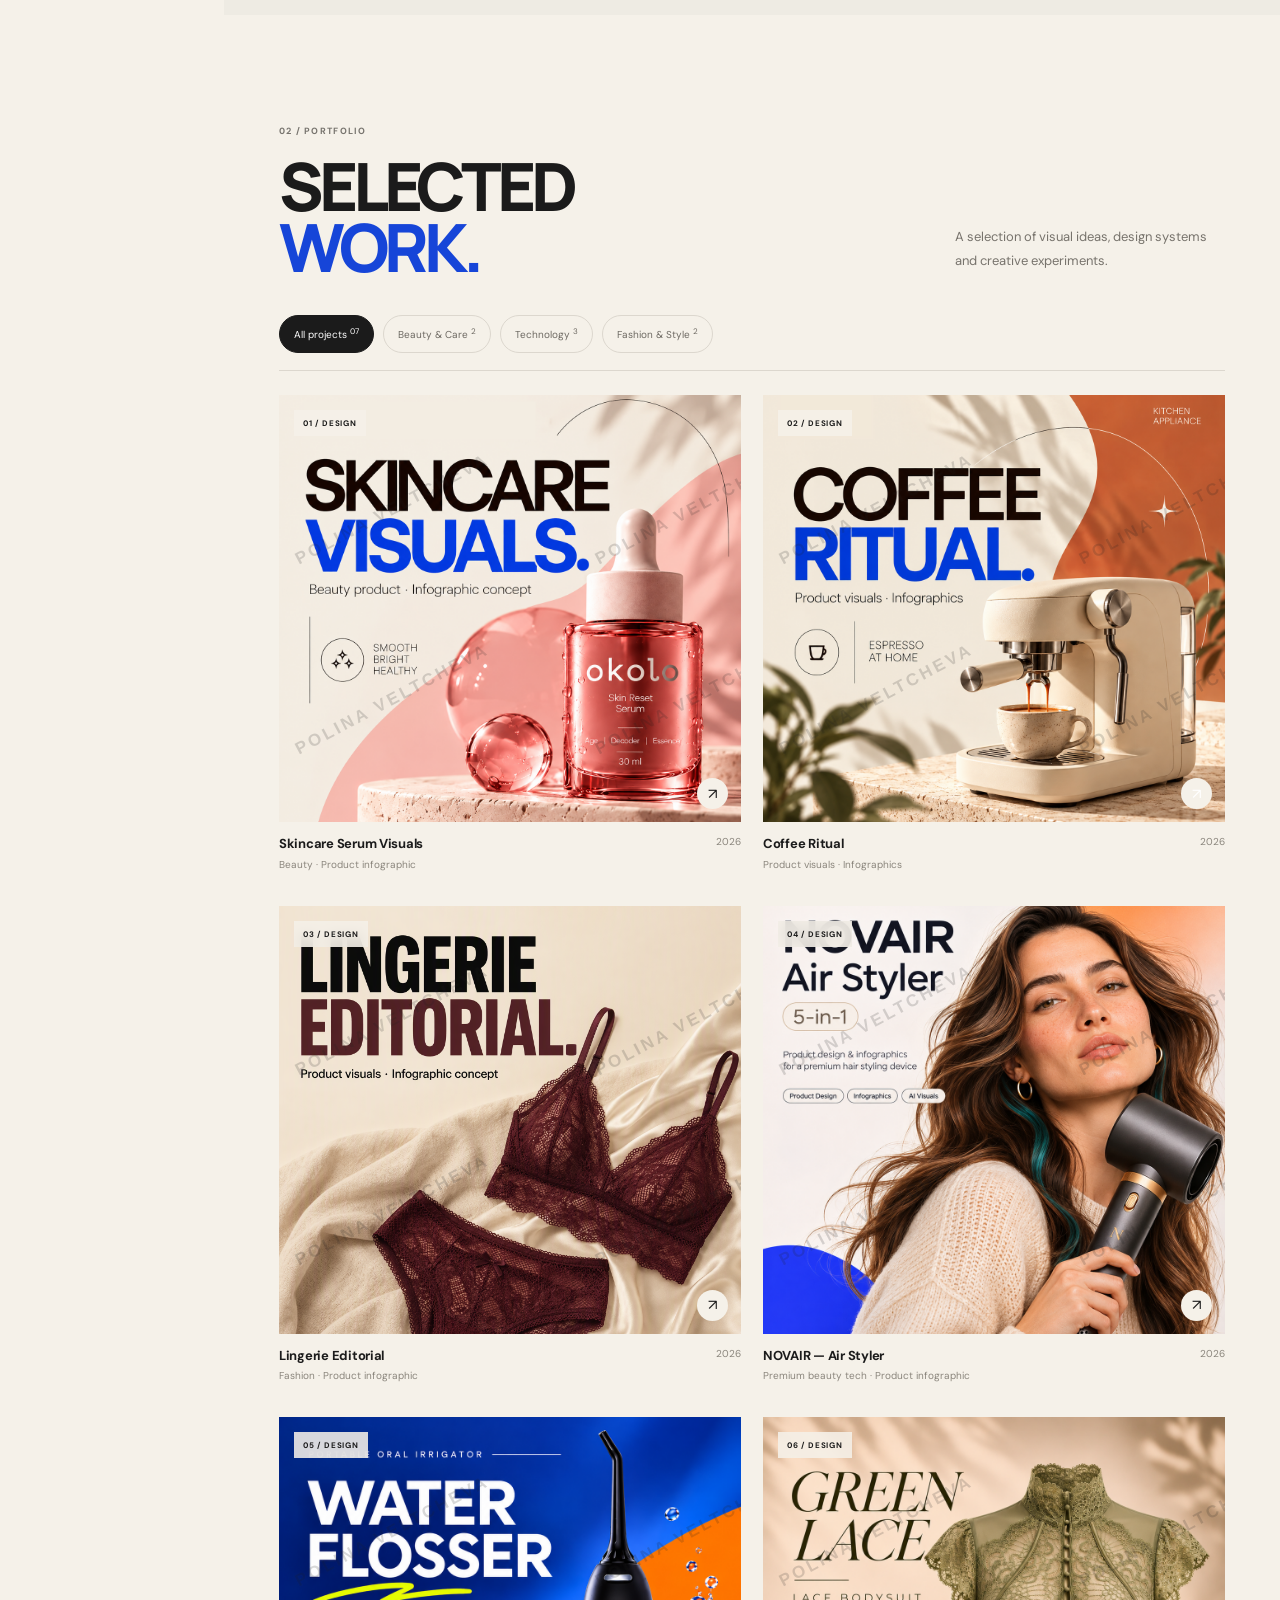
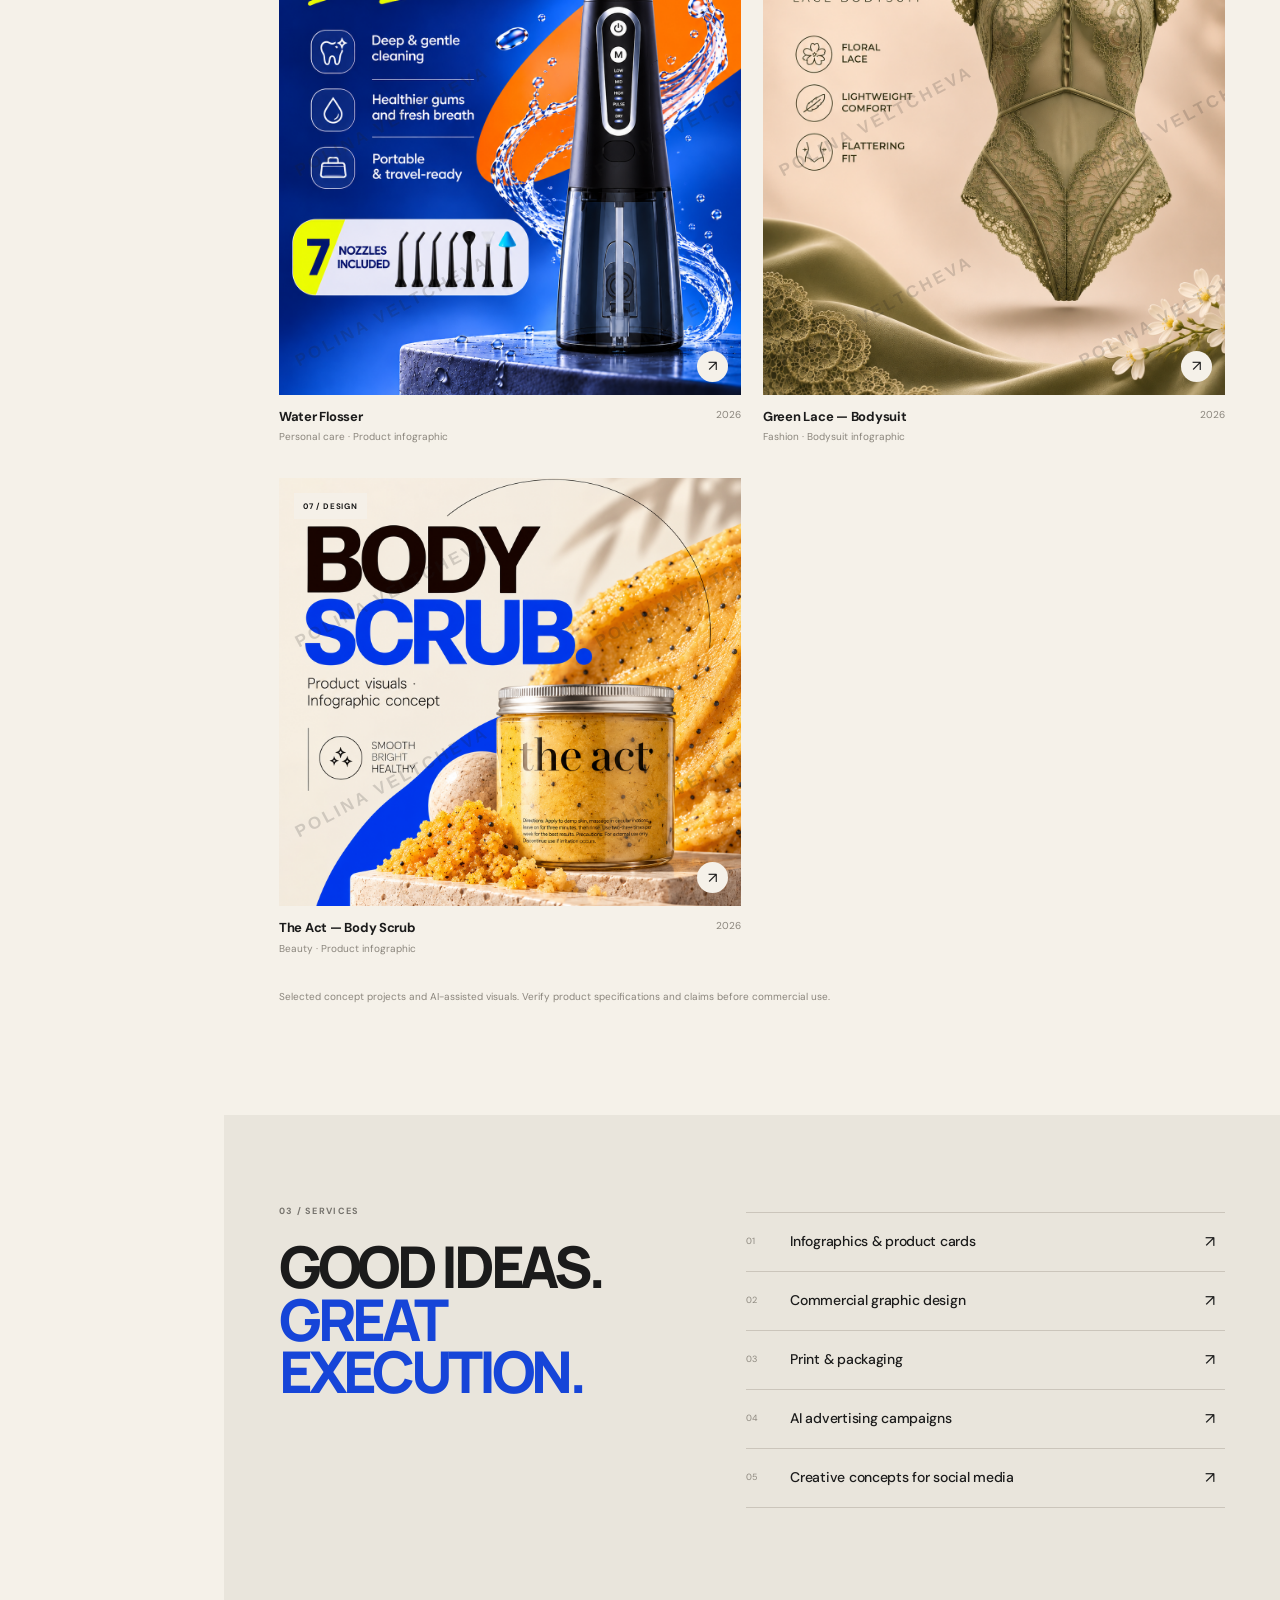
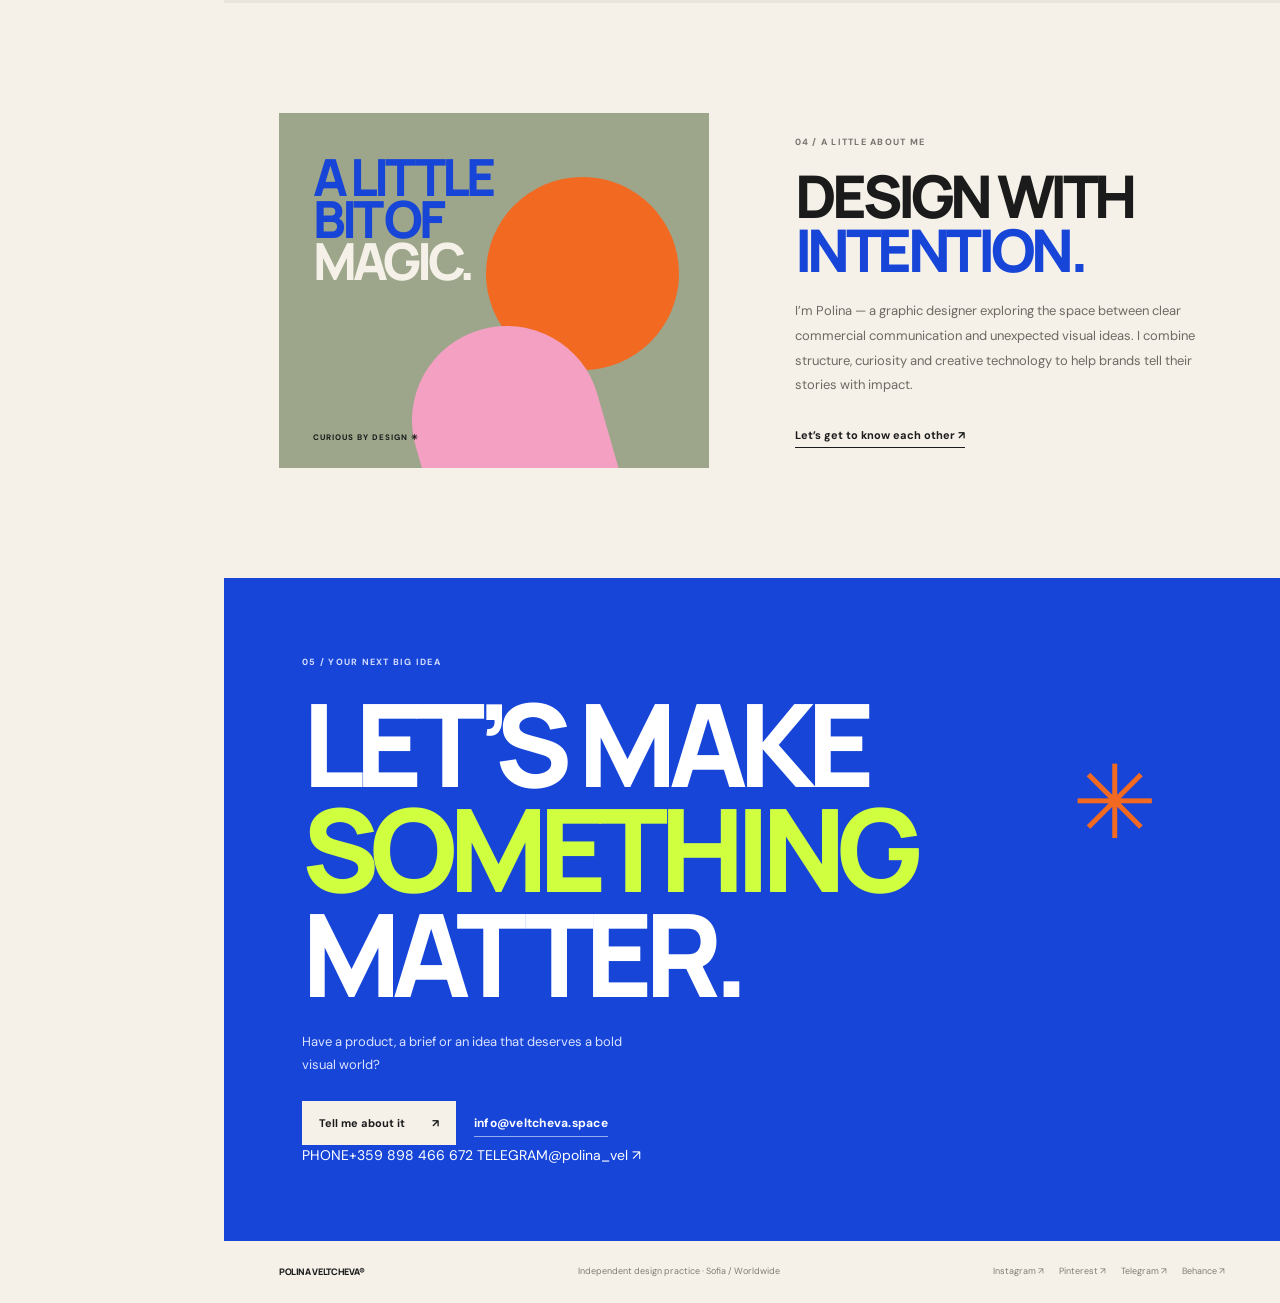
==== commit ac4d78d7: "Add phone and Telegram contact details" ====
--- a/index.html
+++ b/index.html
@@ -79,7 +79,10 @@
       <div class="service-list"><div><span>01</span><h3 data-i18n="service1">Infographics & product cards</h3><b>↗</b></div><div><span>02</span><h3 data-i18n="service2">Commercial graphic design</h3><b>↗</b></div><div><span>03</span><h3 data-i18n="service3">Print & packaging</h3><b>↗</b></div><div><span>04</span><h3 data-i18n="service4">AI advertising campaigns</h3><b>↗</b></div><div><span>05</span><h3 data-i18n="service5">Creative concepts for social media</h3><b>↗</b></div></div>
     </section>
     <section class="about section-pad" id="about"><div class="about-art"><div class="about-blue">A LITTLE<br>BIT OF<br><i>MAGIC.</i></div><div class="about-orange"></div><div class="about-pink"></div><span>CURIOUS BY DESIGN ✳</span></div><div class="about-copy"><p class="eyebrow">04 / A LITTLE ABOUT ME</p><h2 data-i18n-html="aboutTitle">DESIGN WITH<br><em>INTENTION.</em></h2><p data-i18n="aboutText">I’m Polina — a graphic designer exploring the space between clear commercial communication and unexpected visual ideas. I combine structure, curiosity and creative technology to help brands tell their stories with impact.</p><a class="text-link" href="#contact"><span data-i18n="moreAbout">Let's get to know each other</span> ↗</a></div></section>
-    <section class="contact section-pad" id="contact"><div class="contact-inner"><p class="eyebrow">05 / YOUR NEXT BIG IDEA</p><h2 data-i18n-html="contactTitle">LET’S MAKE<br><em>SOMETHING</em><br>MATTER.</h2><p data-i18n="contactDesc">Have a product, a brief or an idea that deserves a bold visual world?</p><a class="button button-cream" href="mailto:info@veltcheva.space"><span data-i18n="contactButton">Tell me about it</span><span>↗</span></a><a class="contact-email" href="mailto:info@veltcheva.space">info@veltcheva.space</a><span class="contact-spark">✳</span></div></section>
+    <section class="contact section-pad" id="contact"><div class="contact-inner"><p class="eyebrow">05 / YOUR NEXT BIG IDEA</p><h2 data-i18n-html="contactTitle">LET’S MAKE<br><em>SOMETHING</em><br>MATTER.</h2><p data-i18n="contactDesc">Have a product, a brief or an idea that deserves a bold visual world?</p><a class="button button-cream" href="mailto:info@veltcheva.space"><span data-i18n="contactButton">Tell me about it</span><span>↗</span></a><a class="contact-email" href="mailto:info@veltcheva.space">info@veltcheva.space</a><div class="contact-details">
+          <a href="tel:+359898466672"><span>PHONE</span>+359 898 466 672</a>
+          <a href="https://t.me/polina_vel" target="_blank" rel="noopener noreferrer"><span>TELEGRAM</span>@polina_vel ↗</a>
+        </div><span class="contact-spark">✳</span></div></section>
     <footer class="footer"><a class="footer-brand" href="#home">POLINA VELTCHEVA®</a><span data-i18n="footerLine">Independent design practice · Sofia / Worldwide</span><div><a href="#contact">Instagram ↗</a><a href="#contact">Pinterest ↗</a><a href="#contact">Telegram ↗</a><a href="#contact">Behance ↗</a></div></footer>
   </main>
   <script src="script.js"></script>
--- a/styles.css
+++ b/styles.css
@@ -1,4 +1,4 @@
-:root{--paper:#f5f1e9;--ink:#1b1b1b;--muted:#76736d;--blue:#1645d8;--orange:#f26a21;--pink:#f3a0c3;--green:#9da58a;--clay:#c58b73;--line:#dcd7ce;--lime:#d0ff3f;--sidebar:224px}*{box-sizing:border-box}html{scroll-behavior:smooth;scroll-padding-top:24px}body{margin:0;background:var(--paper);color:var(--ink);font-family:'DM Sans',sans-serif;font-size:14px;line-height:1.5}a{color:inherit;text-decoration:none}button{font:inherit;cursor:pointer}.sidebar{width:var(--sidebar);position:fixed;inset:0 auto 0 0;padding:28px 22px 20px;border-right:1px solid var(--line);display:flex;flex-direction:column;background:var(--paper);z-index:20}.brand{display:flex;align-items:center;gap:11px;font-family:Manrope,sans-serif;font-size:13px;line-height:1.05;font-weight:800;letter-spacing:-.04em}.brand-mark{width:39px;height:39px;display:grid;place-items:center;border-radius:50%;background:var(--blue);color:white;font-size:12px;letter-spacing:-.05em}.reg{font-size:8px;vertical-align:top;margin-left:2px}.side-label,.eyebrow{font-size:9px;font-weight:700;letter-spacing:.14em;color:var(--muted)}.side-label{margin:58px 0 14px}.side-nav{display:grid;gap:3px}.nav-link{display:flex;align-items:center;gap:13px;padding:11px 9px;border-radius:4px;font-size:12px;color:#66645e;transition:.2s}.nav-link span{font-size:9px;color:#a19c92}.nav-link b{font-weight:500}.nav-link:hover,.nav-link.active{background:#e9e5dc;color:var(--ink)}.nav-link.active b{font-weight:700}.sidebar-bottom{margin-top:auto}.sidebar-bottom .side-label{margin:0 0 12px}.language-switch{display:flex;gap:7px}.lang{border:1px solid var(--line);background:transparent;border-radius:3px;padding:6px 10px;font-size:10px;color:var(--muted)}.lang.active{background:var(--ink);border-color:var(--ink);color:white}.social-mini{display:flex;gap:14px;margin-top:27px;font-size:10px;font-weight:700}.side-note{margin:28px 0 0;color:#9b968e;font-size:8px;letter-spacing:.08em}.main-content{margin-left:var(--sidebar);max-width:1600px}.topline{height:53px;border-bottom:1px solid var(--line);display:flex;justify-content:space-between;align-items:center;padding:0 5.2%;font-size:9px;letter-spacing:.11em;font-weight:700}.availability{display:flex;align-items:center;gap:8px;color:#66645e}.availability i{width:6px;height:6px;background:#8b9d63;border-radius:50%}.section-pad{padding-left:5.2%;padding-right:5.2%}.hero{min-height:600px;display:grid;grid-template-columns:1fr .94fr;grid-template-rows:1fr auto;column-gap:4%;padding-top:72px;padding-bottom:18px}.hero-copy{align-self:center;padding:0 0 44px}.eyebrow{display:flex;align-items:center;gap:9px;margin:0 0 22px}.eyebrow-dot{width:7px;height:7px;border-radius:50%;background:var(--orange)}h1,h2,h3,p{margin-top:0}h1,h2{font-family:Manrope,sans-serif;font-weight:800;letter-spacing:-.075em;line-height:.91;margin-bottom:24px}h1{font-size:clamp(64px,8vw,124px)}h1 em,h2 em{font-style:normal;color:var(--blue)}.hero-description{font-size:15px;line-height:1.75;max-width:410px;color:#66635d;margin:0 0 28px}.hero-actions{display:flex;align-items:center;gap:25px;flex-wrap:wrap}.button{display:inline-flex;align-items:center;gap:27px;padding:14px 17px;font-size:11px;font-weight:700;transition:transform .2s}.button:hover{transform:translateY(-2px)}.button-blue{background:var(--blue);color:#fff}.text-link{font-size:11px;font-weight:700;border-bottom:1px solid var(--ink);padding:0 0 5px}.hero-art{height:390px;position:relative;overflow:hidden;background:#e7d9cc;align-self:center}.art-arch{position:absolute;left:14%;top:10%;width:57%;height:85%;border-radius:48% 48% 0 0;background:var(--pink)}.art-circle{position:absolute;width:43%;aspect-ratio:1;right:5%;top:17%;background:var(--orange);border-radius:50%;mix-blend-mode:multiply}.art-orange{position:absolute;width:24%;height:35%;right:12%;bottom:0;background:var(--blue);border-radius:50% 50% 0 0;transform:rotate(-14deg)}.art-pink{position:absolute;width:14%;height:20%;left:8%;bottom:9%;background:var(--green);border-radius:50%}.art-green{position:absolute;width:16%;height:17%;right:9%;top:5%;background:var(--green);border-radius:50%}.art-blue-type{position:absolute;left:25%;top:28%;font-family:Manrope,sans-serif;font-size:clamp(28px,4vw,55px);line-height:.82;font-weight:800;letter-spacing:-.08em;color:var(--blue);transform:rotate(-7deg)}.art-blue-type span{font-size:11px;vertical-align:top}.art-caption{position:absolute;left:7%;top:7%;font-size:8px;font-weight:700;letter-spacing:.12em;line-height:1.6}.art-star{position:absolute;right:8%;bottom:10%;font-size:36px;color:var(--paper)}.hero-bottom{grid-column:1/-1;display:flex;justify-content:space-between;gap:14px;padding-top:17px;border-top:1px solid var(--line);font-size:8px;font-weight:700;letter-spacing:.12em;color:#8b867d}.hero-bottom a{color:var(--blue)}.directions{padding-top:108px;padding-bottom:100px;background:#eeebe3}.section-heading{display:grid;grid-template-columns:1.1fr .8fr;align-items:end;column-gap:10%;margin-bottom:35px}.section-heading .eyebrow{grid-column:1/-1;margin-bottom:20px}.section-heading h2,.work-heading h2,.services h2,.about h2{font-size:clamp(42px,5.2vw,76px);margin:0}.section-heading>p:last-child{max-width:280px;color:#77736c;font-size:13px;line-height:1.8;margin:0 0 4px}.direction-grid{display:grid;grid-template-columns:1fr 1fr;gap:22px}.direction-card{display:block;min-width:0}.direction-top{display:flex;justify-content:space-between;padding:14px 0;font-size:9px;font-weight:700;letter-spacing:.1em}.design-visual,.ai-visual{height:310px;position:relative;overflow:hidden}.design-visual{background:var(--blue);display:grid;place-items:center}.cream-product{position:relative;width:56%;height:75%;background:#f1e7d9;padding:23px;color:var(--blue);font-family:Manrope,sans-serif;font-size:clamp(15px,2vw,28px);font-weight:800;line-height:.92;letter-spacing:-.06em}.product-bottle{position:absolute;right:15%;bottom:10%;width:26%;height:53%;background:var(--pink);border-radius:36% 36% 12% 12%;box-shadow:inset -8px 0 rgba(160,65,100,.13)}.product-bottle:before{content:"";position:absolute;left:33%;top:-12%;width:34%;height:13%;background:var(--ink)}.product-orb{position:absolute;right:7%;top:10%;width:31%;aspect-ratio:1;border-radius:50%;background:var(--orange)}.mini-sticker{position:absolute;left:7%;bottom:8%;background:var(--lime);padding:12px;font-size:9px;font-weight:800;line-height:1.1;transform:rotate(-8deg)}.ai-visual{background:var(--pink)}.ai-orbit{position:absolute;left:22%;top:10%;width:55%;height:80%;border:1px solid rgba(27,27,27,.5);border-radius:50%;transform:rotate(30deg)}.ai-pedestal{position:absolute;width:52%;height:20%;left:25%;bottom:10%;background:var(--clay);transform:skew(-22deg)}.ai-object{position:absolute;width:32%;height:44%;left:35%;top:22%;background:linear-gradient(130deg,#fff0e4,#c5b9c8 48%,#1645d8);border-radius:45% 45% 28% 28%;box-shadow:14px 15px 0 rgba(27,27,27,.08);transform:rotate(14deg)}.ai-word{position:absolute;left:7%;top:8%;font-family:Manrope,sans-serif;font-size:clamp(27px,3.5vw,50px);font-weight:800;line-height:.8;letter-spacing:-.08em}.ai-word span{color:var(--blue)}.ai-tag{position:absolute;right:6%;bottom:8%;font-size:8px;font-weight:700;letter-spacing:.1em;text-align:right}.direction-bottom{display:flex;justify-content:space-between;align-items:center;padding:19px 0 0}.direction-bottom h3{font-size:22px;letter-spacing:-.05em;margin:0 0 4px}.direction-bottom p{font-size:11px;color:#77736c;margin:0}.round-arrow{display:grid;place-items:center;width:36px;height:36px;border:1px solid #c8c3b9;border-radius:50%;font-size:17px;transition:.2s}.direction-card:hover .round-arrow{background:var(--ink);color:white;border-color:var(--ink)}.work{padding-top:110px;padding-bottom:110px}.work-heading{display:flex;align-items:end;justify-content:space-between;gap:25px;margin-bottom:38px}.work-heading .eyebrow{margin-bottom:18px}.work-heading>p{max-width:270px;color:#77736c;font-size:13px;line-height:1.8;margin:0 0 5px}.filters{display:flex;gap:9px;flex-wrap:wrap;border-bottom:1px solid var(--line);padding-bottom:17px;margin-bottom:24px}.filter{border:1px solid var(--line);background:transparent;border-radius:30px;padding:9px 14px;font-size:10px;color:#6d6962}.filter sup{font-size:8px}.filter.active{background:var(--ink);border-color:var(--ink);color:white}.project-grid{display:grid;grid-template-columns:1fr 1fr;gap:34px 22px}.project-card[hidden]{display:none}.project-image{display:block;height:auto;aspect-ratio:1.08/1;position:relative;overflow:hidden;transition:transform .25s}.project-grid .project-card .project-image.project-clay{display:block;width:100%;height:auto!important;aspect-ratio:4/5!important;align-self:start}.project-image.project-clay .project-photo{object-fit:contain}.project-image:hover{transform:translateY(-3px)}.project-index{position:absolute;top:15px;left:15px;font-size:8px;letter-spacing:.1em;font-weight:700;z-index:3}.image-arrow{position:absolute;right:13px;bottom:13px;width:31px;height:31px;display:grid;place-items:center;border-radius:50%;background:var(--paper);font-size:15px;z-index:4}.project-beauty{background:#efcbd2}.beauty-bottle{position:absolute;left:35%;top:20%;height:61%;width:29%;background:linear-gradient(90deg,#e5b7c0,#fff0e5 45%,#d9a7b4);border-radius:22% 22% 12% 12%;box-shadow:20px 22px 0 rgba(122,62,84,.09)}.beauty-bottle:before{content:"";position:absolute;left:35%;top:-13%;width:30%;height:14%;background:var(--blue)}.beauty-label{position:absolute;left:8%;bottom:9%;font-family:Manrope,sans-serif;font-size:clamp(24px,3.8vw,48px);font-weight:800;line-height:.8;letter-spacing:-.08em;color:var(--blue)}.beauty-label span{display:block;font-size:9px;letter-spacing:.1em;margin-top:13px}.project-orbit{background:var(--blue);color:white}.orbit-sphere{position:absolute;width:46%;aspect-ratio:1;left:28%;top:23%;border-radius:50%;background:radial-gradient(circle at 30% 25%,#fff1dc,#e8a4c5 30%,#f26a21 60%,#5b1d84 90%);box-shadow:18px 24px 0 rgba(8,18,71,.25)}.orbit-ring{position:absolute;width:78%;height:40%;left:11%;top:34%;border:2px solid var(--lime);border-radius:50%;transform:rotate(-28deg)}.orbit-copy{position:absolute;left:8%;bottom:9%;font-size:clamp(20px,3vw,37px);line-height:.8;font-weight:800;letter-spacing:-.07em}.project-editorial{background:#d9d9c7}.editorial-type{position:absolute;top:16%;left:9%;font-family:Manrope,sans-serif;font-weight:800;font-size:clamp(29px,4vw,52px);line-height:.82;letter-spacing:-.08em;color:#1e382b;z-index:2}.editorial-type i{font-style:normal;color:var(--orange)}.editorial-shape{position:absolute;right:8%;bottom:10%;width:42%;height:55%;background:var(--clay);border-radius:50% 50% 8% 8%;transform:rotate(17deg)}.project-pop{background:var(--orange);color:var(--ink)}.pop-flower{position:absolute;right:8%;top:10%;font-size:clamp(90px,15vw,190px);line-height:1;color:var(--pink);text-shadow:8px 7px var(--blue)}.pop-type{position:absolute;left:8%;top:32%;font-size:clamp(40px,6vw,78px);font-family:Manrope,sans-serif;font-weight:800;line-height:.75;letter-spacing:-.09em}.pop-sub{position:absolute;left:9%;bottom:11%;font-size:9px;font-weight:800;letter-spacing:.15em}.project-clay{background:#d4b4a2}.clay-pack{position:absolute;width:35%;height:58%;left:34%;top:20%;background:#e9d5c7;box-shadow:17px 13px 0 #a87862;transform:rotate(-7deg)}.clay-pack:before{content:"PV";position:absolute;top:20%;left:20%;font-size:clamp(26px,4vw,50px);font-weight:800;color:#b47c63}.clay-type{position:absolute;left:7%;bottom:8%;font-size:clamp(19px,2.5vw,32px);font-weight:800;line-height:.85;letter-spacing:-.07em}.project-motion{background:#d4d5f7}.project-scrub{background:#ead9c2}.motion-sun{position:absolute;width:40%;aspect-ratio:1;border-radius:50%;right:13%;top:10%;background:var(--orange)}.motion-type{position:absolute;left:8%;top:25%;font-size:clamp(33px,4.8vw,62px);line-height:.78;letter-spacing:-.08em;font-weight:800;z-index:2}.motion-type i{font-style:normal;color:var(--blue)}.motion-wave{position:absolute;bottom:-14%;left:10%;width:90%;height:45%;background:var(--blue);border-radius:50% 50% 0 0;transform:rotate(-13deg)}.project-meta{display:flex;justify-content:space-between;gap:10px;padding-top:12px}.project-meta h3{font-size:13px;margin:0 0 3px;letter-spacing:-.02em}.project-meta p,.project-meta>span{font-size:10px;color:#8a857c;margin:0}.project-meta>span{white-space:nowrap}.prototype-note{font-size:10px;color:#8a857c;margin:32px 0 0}.services{background:#e9e5dc;padding-top:90px;padding-bottom:95px;display:grid;grid-template-columns:.9fr 1.1fr;gap:8%}.services .eyebrow{margin-bottom:22px}.services h2{font-size:clamp(39px,4.5vw,65px)}.service-list{padding-top:7px}.service-list>div{display:grid;grid-template-columns:32px 1fr 20px;gap:12px;align-items:center;padding:17px 0;border-bottom:1px solid #cbc5bb}.service-list>div:first-child{border-top:1px solid #cbc5bb}.service-list span{font-size:9px;color:#8d887f}.service-list h3{font-size:14px;font-weight:500;margin:0;letter-spacing:-.02em}.service-list b{font-weight:400;font-size:16px}.about{padding-top:110px;padding-bottom:110px;display:grid;grid-template-columns:1fr 1fr;gap:9%;align-items:center}.about-art{height:355px;background:var(--green);position:relative;overflow:hidden}.about-blue{position:absolute;left:8%;top:12%;font-family:Manrope,sans-serif;font-weight:800;font-size:clamp(33px,4vw,53px);line-height:.82;letter-spacing:-.08em;color:var(--blue);z-index:2}.about-blue i{font-style:normal;color:var(--paper)}.about-orange{position:absolute;right:7%;top:18%;width:45%;aspect-ratio:1;border-radius:50%;background:var(--orange)}.about-pink{position:absolute;left:31%;bottom:-13%;width:44%;height:53%;background:var(--pink);border-radius:50% 50% 0 0;transform:rotate(-16deg)}.about-art>span{position:absolute;left:8%;bottom:7%;font-size:8px;letter-spacing:.12em;font-weight:700}.about-copy .eyebrow{margin-bottom:20px}.about-copy h2{font-size:clamp(40px,4.6vw,65px);margin-bottom:23px}.about-copy>p:not(.eyebrow){font-size:13px;line-height:1.9;color:#6e6a63;max-width:410px;margin-bottom:26px}.contact{padding-top:78px;padding-bottom:75px;background:var(--blue);color:white}.contact-inner{position:relative;max-width:900px;margin:auto}.contact .eyebrow{color:#d4ddff}.contact h2{font-size:clamp(56px,9vw,120px);margin-bottom:24px}.contact h2 em{color:var(--lime)}.contact-inner>p:not(.eyebrow){color:#dce3ff;max-width:340px;line-height:1.8;font-size:13px;margin-bottom:24px}.button-cream{background:var(--paper);color:var(--ink)}.contact-spark{position:absolute;right:5%;top:14%;font-size:clamp(50px,8vw,105px);color:var(--orange)}.footer{padding:24px 5.2%;display:flex;align-items:center;justify-content:space-between;gap:20px;font-size:9px;color:#817c73}.footer-brand{font-family:Manrope,sans-serif;font-weight:800;color:var(--ink);letter-spacing:-.04em}.footer>div{display:flex;gap:15px;flex-wrap:wrap}.menu-toggle{display:none}
+:root{--paper:#f5f1e9;--ink:#1b1b1b;--muted:#76736d;--blue:#1645d8;--orange:#f26a21;--pink:#f3a0c3;--green:#9da58a;--clay:#c58b73;--line:#dcd7ce;--lime:#d0ff3f;--sidebar:224px}*{box-sizing:border-box}html{scroll-behavior:smooth;scroll-padding-top:24px}body{margin:0;background:var(--paper);color:var(--ink);font-family:'DM Sans',sans-serif;font-size:14px;line-height:1.5}a{color:inherit;text-decoration:none}button{font:inherit;cursor:pointer}.sidebar{width:var(--sidebar);position:fixed;inset:0 auto 0 0;padding:28px 22px 20px;border-right:1px solid var(--line);display:flex;flex-direction:column;background:var(--paper);z-index:20}.brand{display:flex;align-items:center;gap:11px;font-family:Manrope,sans-serif;font-size:13px;line-height:1.05;font-weight:800;letter-spacing:-.04em}.brand-mark{width:39px;height:39px;display:grid;place-items:center;border-radius:50%;background:var(--blue);color:white;font-size:12px;letter-spacing:-.05em}.reg{font-size:8px;vertical-align:top;margin-left:2px}.side-label,.eyebrow{font-size:9px;font-weight:700;letter-spacing:.14em;color:var(--muted)}.side-label{margin:58px 0 14px}.side-nav{display:grid;gap:3px}.nav-link{display:flex;align-items:center;gap:13px;padding:11px 9px;border-radius:4px;font-size:12px;color:#66645e;transition:.2s}.nav-link span{font-size:9px;color:#a19c92}.nav-link b{font-weight:500}.nav-link:hover,.nav-link.active{background:#e9e5dc;color:var(--ink)}.nav-link.active b{font-weight:700}.sidebar-bottom{margin-top:auto}.sidebar-bottom .side-label{margin:0 0 12px}.language-switch{display:flex;gap:7px}.lang{border:1px solid var(--line);background:transparent;border-radius:3px;padding:6px 10px;font-size:10px;color:var(--muted)}.lang.active{background:var(--ink);border-color:var(--ink);color:white}.social-mini{display:flex;gap:14px;margin-top:27px;font-size:10px;font-weight:700}.side-note{margin:28px 0 0;color:#9b968e;font-size:8px;letter-spacing:.08em}.main-content{margin-left:var(--sidebar);max-width:1600px}.topline{height:53px;border-bottom:1px solid var(--line);display:flex;justify-content:space-between;align-items:center;padding:0 5.2%;font-size:9px;letter-spacing:.11em;font-weight:700}.availability{display:flex;align-items:center;gap:8px;color:#66645e}.availability i{width:6px;height:6px;background:#8b9d63;border-radius:50%}.section-pad{padding-left:5.2%;padding-right:5.2%}.hero{min-height:600px;display:grid;grid-template-columns:1fr .94fr;grid-template-rows:1fr auto;column-gap:4%;padding-top:72px;padding-bottom:18px}.hero-copy{align-self:center;padding:0 0 44px}.eyebrow{display:flex;align-items:center;gap:9px;margin:0 0 22px}.eyebrow-dot{width:7px;height:7px;border-radius:50%;background:var(--orange)}h1,h2,h3,p{margin-top:0}h1,h2{font-family:Manrope,sans-serif;font-weight:800;letter-spacing:-.075em;line-height:.91;margin-bottom:24px}h1{font-size:clamp(64px,8vw,124px)}h1 em,h2 em{font-style:normal;color:var(--blue)}.hero-description{font-size:15px;line-height:1.75;max-width:410px;color:#66635d;margin:0 0 28px}.hero-actions{display:flex;align-items:center;gap:25px;flex-wrap:wrap}.button{display:inline-flex;align-items:center;gap:27px;padding:14px 17px;font-size:11px;font-weight:700;transition:transform .2s}.button:hover{transform:translateY(-2px)}.button-blue{background:var(--blue);color:#fff}.text-link{font-size:11px;font-weight:700;border-bottom:1px solid var(--ink);padding:0 0 5px}.hero-art{height:390px;position:relative;overflow:hidden;background:#e7d9cc;align-self:center}.art-arch{position:absolute;left:14%;top:10%;width:57%;height:85%;border-radius:48% 48% 0 0;background:var(--pink)}.art-circle{position:absolute;width:43%;aspect-ratio:1;right:5%;top:17%;background:var(--orange);border-radius:50%;mix-blend-mode:multiply}.art-orange{position:absolute;width:24%;height:35%;right:12%;bottom:0;background:var(--blue);border-radius:50% 50% 0 0;transform:rotate(-14deg)}.art-pink{position:absolute;width:14%;height:20%;left:8%;bottom:9%;background:var(--green);border-radius:50%}.art-green{position:absolute;width:16%;height:17%;right:9%;top:5%;background:var(--green);border-radius:50%}.art-blue-type{position:absolute;left:25%;top:28%;font-family:Manrope,sans-serif;font-size:clamp(28px,4vw,55px);line-height:.82;font-weight:800;letter-spacing:-.08em;color:var(--blue);transform:rotate(-7deg)}.art-blue-type span{font-size:11px;vertical-align:top}.art-caption{position:absolute;left:7%;top:7%;font-size:8px;font-weight:700;letter-spacing:.12em;line-height:1.6}.art-star{position:absolute;right:8%;bottom:10%;font-size:36px;color:var(--paper)}.hero-bottom{grid-column:1/-1;display:flex;justify-content:space-between;gap:14px;padding-top:17px;border-top:1px solid var(--line);font-size:8px;font-weight:700;letter-spacing:.12em;color:#8b867d}.hero-bottom a{color:var(--blue)}.directions{padding-top:108px;padding-bottom:100px;background:#eeebe3}.section-heading{display:grid;grid-template-columns:1.1fr .8fr;align-items:end;column-gap:10%;margin-bottom:35px}.section-heading .eyebrow{grid-column:1/-1;margin-bottom:20px}.section-heading h2,.work-heading h2,.services h2,.about h2{font-size:clamp(42px,5.2vw,76px);margin:0}.section-heading>p:last-child{max-width:280px;color:#77736c;font-size:13px;line-height:1.8;margin:0 0 4px}.direction-grid{display:grid;grid-template-columns:1fr 1fr;gap:22px}.direction-card{display:block;min-width:0}.direction-top{display:flex;justify-content:space-between;padding:14px 0;font-size:9px;font-weight:700;letter-spacing:.1em}.design-visual,.ai-visual{height:310px;position:relative;overflow:hidden}.design-visual{background:var(--blue);display:grid;place-items:center}.cream-product{position:relative;width:56%;height:75%;background:#f1e7d9;padding:23px;color:var(--blue);font-family:Manrope,sans-serif;font-size:clamp(15px,2vw,28px);font-weight:800;line-height:.92;letter-spacing:-.06em}.product-bottle{position:absolute;right:15%;bottom:10%;width:26%;height:53%;background:var(--pink);border-radius:36% 36% 12% 12%;box-shadow:inset -8px 0 rgba(160,65,100,.13)}.product-bottle:before{content:"";position:absolute;left:33%;top:-12%;width:34%;height:13%;background:var(--ink)}.product-orb{position:absolute;right:7%;top:10%;width:31%;aspect-ratio:1;border-radius:50%;background:var(--orange)}.mini-sticker{position:absolute;left:7%;bottom:8%;background:var(--lime);padding:12px;font-size:9px;font-weight:800;line-height:1.1;transform:rotate(-8deg)}.ai-visual{background:var(--pink)}.ai-orbit{position:absolute;left:22%;top:10%;width:55%;height:80%;border:1px solid rgba(27,27,27,.5);border-radius:50%;transform:rotate(30deg)}.ai-pedestal{position:absolute;width:52%;height:20%;left:25%;bottom:10%;background:var(--clay);transform:skew(-22deg)}.ai-object{position:absolute;width:32%;height:44%;left:35%;top:22%;background:linear-gradient(130deg,#fff0e4,#c5b9c8 48%,#1645d8);border-radius:45% 45% 28% 28%;box-shadow:14px 15px 0 rgba(27,27,27,.08);transform:rotate(14deg)}.ai-word{position:absolute;left:7%;top:8%;font-family:Manrope,sans-serif;font-size:clamp(27px,3.5vw,50px);font-weight:800;line-height:.8;letter-spacing:-.08em}.ai-word span{color:var(--blue)}.ai-tag{position:absolute;right:6%;bottom:8%;font-size:8px;font-weight:700;letter-spacing:.1em;text-align:right}.direction-bottom{display:flex;justify-content:space-between;align-items:center;padding:19px 0 0}.direction-bottom h3{font-size:22px;letter-spacing:-.05em;margin:0 0 4px}.direction-bottom p{font-size:11px;color:#77736c;margin:0}.round-arrow{display:grid;place-items:center;width:36px;height:36px;border:1px solid #c8c3b9;border-radius:50%;font-size:17px;transition:.2s}.direction-card:hover .round-arrow{background:var(--ink);color:white;border-color:var(--ink)}.work{padding-top:110px;padding-bottom:110px}.work-heading{display:flex;align-items:end;justify-content:space-between;gap:25px;margin-bottom:38px}.work-heading .eyebrow{margin-bottom:18px}.work-heading>p{max-width:270px;color:#77736c;font-size:13px;line-height:1.8;margin:0 0 5px}.filters{display:flex;gap:9px;flex-wrap:wrap;border-bottom:1px solid var(--line);padding-bottom:17px;margin-bottom:24px}.filter{border:1px solid var(--line);background:transparent;border-radius:30px;padding:9px 14px;font-size:10px;color:#6d6962}.filter sup{font-size:8px}.filter.active{background:var(--ink);border-color:var(--ink);color:white}.project-grid{display:grid;grid-template-columns:1fr 1fr;gap:34px 22px}.project-card[hidden]{display:none}.project-image{display:block;height:auto;aspect-ratio:1.08/1;position:relative;overflow:hidden;transition:transform .25s}.project-grid .project-card .project-image.project-clay{display:block;width:100%;height:auto!important;aspect-ratio:4/5!important;align-self:start}.project-image.project-clay .project-photo{object-fit:contain}.project-image:hover{transform:translateY(-3px)}.project-index{position:absolute;top:15px;left:15px;font-size:8px;letter-spacing:.1em;font-weight:700;z-index:3}.image-arrow{position:absolute;right:13px;bottom:13px;width:31px;height:31px;display:grid;place-items:center;border-radius:50%;background:var(--paper);font-size:15px;z-index:4}.project-beauty{background:#efcbd2}.beauty-bottle{position:absolute;left:35%;top:20%;height:61%;width:29%;background:linear-gradient(90deg,#e5b7c0,#fff0e5 45%,#d9a7b4);border-radius:22% 22% 12% 12%;box-shadow:20px 22px 0 rgba(122,62,84,.09)}.beauty-bottle:before{content:"";position:absolute;left:35%;top:-13%;width:30%;height:14%;background:var(--blue)}.beauty-label{position:absolute;left:8%;bottom:9%;font-family:Manrope,sans-serif;font-size:clamp(24px,3.8vw,48px);font-weight:800;line-height:.8;letter-spacing:-.08em;color:var(--blue)}.beauty-label span{display:block;font-size:9px;letter-spacing:.1em;margin-top:13px}.project-orbit{background:var(--blue);color:white}.orbit-sphere{position:absolute;width:46%;aspect-ratio:1;left:28%;top:23%;border-radius:50%;background:radial-gradient(circle at 30% 25%,#fff1dc,#e8a4c5 30%,#f26a21 60%,#5b1d84 90%);box-shadow:18px 24px 0 rgba(8,18,71,.25)}.orbit-ring{position:absolute;width:78%;height:40%;left:11%;top:34%;border:2px solid var(--lime);border-radius:50%;transform:rotate(-28deg)}.orbit-copy{position:absolute;left:8%;bottom:9%;font-size:clamp(20px,3vw,37px);line-height:.8;font-weight:800;letter-spacing:-.07em}.project-editorial{background:#d9d9c7}.editorial-type{position:absolute;top:16%;left:9%;font-family:Manrope,sans-serif;font-weight:800;font-size:clamp(29px,4vw,52px);line-height:.82;letter-spacing:-.08em;color:#1e382b;z-index:2}.editorial-type i{font-style:normal;color:var(--orange)}.editorial-shape{position:absolute;right:8%;bottom:10%;width:42%;height:55%;background:var(--clay);border-radius:50% 50% 8% 8%;transform:rotate(17deg)}.project-pop{background:var(--orange);color:var(--ink)}.pop-flower{position:absolute;right:8%;top:10%;font-size:clamp(90px,15vw,190px);line-height:1;color:var(--pink);text-shadow:8px 7px var(--blue)}.pop-type{position:absolute;left:8%;top:32%;font-size:clamp(40px,6vw,78px);font-family:Manrope,sans-serif;font-weight:800;line-height:.75;letter-spacing:-.09em}.pop-sub{position:absolute;left:9%;bottom:11%;font-size:9px;font-weight:800;letter-spacing:.15em}.project-clay{background:#d4b4a2}.clay-pack{position:absolute;width:35%;height:58%;left:34%;top:20%;background:#e9d5c7;box-shadow:17px 13px 0 #a87862;transform:rotate(-7deg)}.clay-pack:before{content:"PV";position:absolute;top:20%;left:20%;font-size:clamp(26px,4vw,50px);font-weight:800;color:#b47c63}.clay-type{position:absolute;left:7%;bottom:8%;font-size:clamp(19px,2.5vw,32px);font-weight:800;line-height:.85;letter-spacing:-.07em}.project-motion{background:#d4d5f7}.project-scrub{background:#ead9c2}.motion-sun{position:absolute;width:40%;aspect-ratio:1;border-radius:50%;right:13%;top:10%;background:var(--orange)}.motion-type{position:absolute;left:8%;top:25%;font-size:clamp(33px,4.8vw,62px);line-height:.78;letter-spacing:-.08em;font-weight:800;z-index:2}.motion-type i{font-style:normal;color:var(--blue)}.motion-wave{position:absolute;bottom:-14%;left:10%;width:90%;height:45%;background:var(--blue);border-radius:50% 50% 0 0;transform:rotate(-13deg)}.project-meta{display:flex;justify-content:space-between;gap:10px;padding-top:12px}.project-meta h3{font-size:13px;margin:0 0 3px;letter-spacing:-.02em}.project-meta p,.project-meta>span{font-size:10px;color:#8a857c;margin:0}.project-meta>span{white-space:nowrap}.prototype-note{font-size:10px;color:#8a857c;margin:32px 0 0}.services{background:#e9e5dc;padding-top:90px;padding-bottom:95px;display:grid;grid-template-columns:.9fr 1.1fr;gap:8%}.services .eyebrow{margin-bottom:22px}.services h2{font-size:clamp(39px,4.5vw,65px)}.service-list{padding-top:7px}.service-list>div{display:grid;grid-template-columns:32px 1fr 20px;gap:12px;align-items:center;padding:17px 0;border-bottom:1px solid #cbc5bb}.service-list>div:first-child{border-top:1px solid #cbc5bb}.service-list span{font-size:9px;color:#8d887f}.service-list h3{font-size:14px;font-weight:500;margin:0;letter-spacing:-.02em}.service-list b{font-weight:400;font-size:16px}.about{padding-top:110px;padding-bottom:110px;display:grid;grid-template-columns:1fr 1fr;gap:9%;align-items:center}.about-art{height:355px;background:var(--green);position:relative;overflow:hidden}.about-blue{position:absolute;left:8%;top:12%;font-family:Manrope,sans-serif;font-weight:800;font-size:clamp(33px,4vw,53px);line-height:.82;letter-spacing:-.08em;color:var(--blue);z-index:2}.about-blue i{font-style:normal;color:var(--paper)}.about-orange{position:absolute;right:7%;top:18%;width:45%;aspect-ratio:1;border-radius:50%;background:var(--orange)}.about-pink{position:absolute;left:31%;bottom:-13%;width:44%;height:53%;background:var(--pink);border-radius:50% 50% 0 0;transform:rotate(-16deg)}.about-art>span{position:absolute;left:8%;bottom:7%;font-size:8px;letter-spacing:.12em;font-weight:700}.about-copy .eyebrow{margin-bottom:20px}.about-copy h2{font-size:clamp(40px,4.6vw,65px);margin-bottom:23px}.about-copy>p:not(.eyebrow){font-size:13px;line-height:1.9;color:#6e6a63;max-width:410px;margin-bottom:26px}.contact{padding-top:78px;padding-bottom:75px;background:var(--blue);color:white}.contact-inner{position:relative;max-width:900px;margin:auto}.contact .eyebrow{color:#d4ddff}.contact h2{font-size:clamp(56px,9vw,120px);margin-bottom:24px}.contact h2 em{color:var(--lime)}.contact-inner>p:not(.eyebrow){color:#dce3ff;max-width:340px;line-height:1.8;font-size:13px;margin-bottom:24px}.button-cream{background:var(--paper);color:var(--ink)}.contact-email{display:inline-block;margin-left:18px;color:#fff;font-size:12px;font-weight:700;letter-spacing:.02em;text-decoration:none;border-bottom:1px solid rgba(255,255,255,.55);padding-bottom:4px}.contact-email:hover{border-color:#fff}.contact-spark{position:absolute;right:5%;top:14%;font-size:clamp(50px,8vw,105px);color:var(--orange)}.footer{padding:24px 5.2%;display:flex;align-items:center;justify-content:space-between;gap:20px;font-size:9px;color:#817c73}.footer-brand{font-family:Manrope,sans-serif;font-weight:800;color:var(--ink);letter-spacing:-.04em}.footer>div{display:flex;gap:15px;flex-wrap:wrap}.menu-toggle{display:none}
 @media(min-width:1500px){.hero{min-height:690px}.hero-art{height:470px}.design-visual,.ai-visual{height:370px}}
 @media(max-width:1050px){:root{--sidebar:190px}.sidebar{padding:24px 16px}.hero{padding-top:55px;min-height:530px}.hero-art{height:330px}.directions,.work,.about{padding-top:80px;padding-bottom:80px}.services{padding-top:75px;padding-bottom:75px}.design-visual,.ai-visual{height:260px}}
 @media(max-width:760px){:root{--sidebar:0px}.sidebar{width:270px;transform:translateX(-105%);transition:transform .25s;box-shadow:8px 0 30px rgba(0,0,0,.08)}.sidebar.open{transform:translateX(0)}.menu-toggle{display:grid;place-items:center;position:fixed;z-index:30;top:12px;right:14px;width:38px;height:38px;border:1px solid var(--line);border-radius:50%;background:var(--paper);font-size:16px}.main-content{margin-left:0}.topline{height:58px;padding:0 22px;padding-right:65px;font-size:8px}.availability{display:none}.section-pad{padding-left:22px;padding-right:22px}.hero{display:flex;flex-direction:column;gap:28px;padding-top:58px;min-height:0}.hero-copy{padding-bottom:0}.hero h1{font-size:clamp(62px,16vw,100px)}.hero-description{font-size:14px;max-width:360px}.hero-art{width:100%;height:auto;aspect-ratio:1.08/1}.art-blue-type{font-size:clamp(38px,10vw,64px)}.hero-bottom{width:100%;margin-top:5px;flex-wrap:wrap;font-size:7px}.hero-bottom span:last-child{display:none}.directions,.work,.about{padding-top:72px;padding-bottom:72px}.section-heading{display:block}.section-heading h2,.work-heading h2{font-size:clamp(45px,12vw,70px);margin-bottom:17px}.section-heading>p:last-child{max-width:360px}.direction-grid{grid-template-columns:1fr;gap:28px}.design-visual,.ai-visual{height:auto;aspect-ratio:1.15/1}.work-heading{display:block}.work-heading>p{margin-top:18px}.project-grid{gap:25px 12px}.project-meta{display:block}.project-meta h3{font-size:12px}.project-meta>span{display:block;margin-top:5px}.project-index{top:10px;left:10px;font-size:7px}.image-arrow{right:8px;bottom:8px;width:26px;height:26px}.services{grid-template-columns:1fr;gap:32px;padding:72px 22px}.services h2{font-size:clamp(40px,10vw,62px)}.service-list h3{font-size:13px}.about{grid-template-columns:1fr;gap:35px}.about-art{height:auto;aspect-ratio:1.05/1}.about-copy h2{font-size:clamp(43px,11vw,64px)}.contact{padding-top:65px;padding-bottom:65px}.contact h2{font-size:clamp(56px,14vw,95px)}.contact-spark{right:0;top:0;font-size:45px}.footer{padding:22px;display:grid;grid-template-columns:1fr auto;gap:13px}.footer>span{grid-column:1/-1;grid-row:2}.footer>div{justify-content:flex-end;gap:10px}.footer>div a{font-size:8px}}
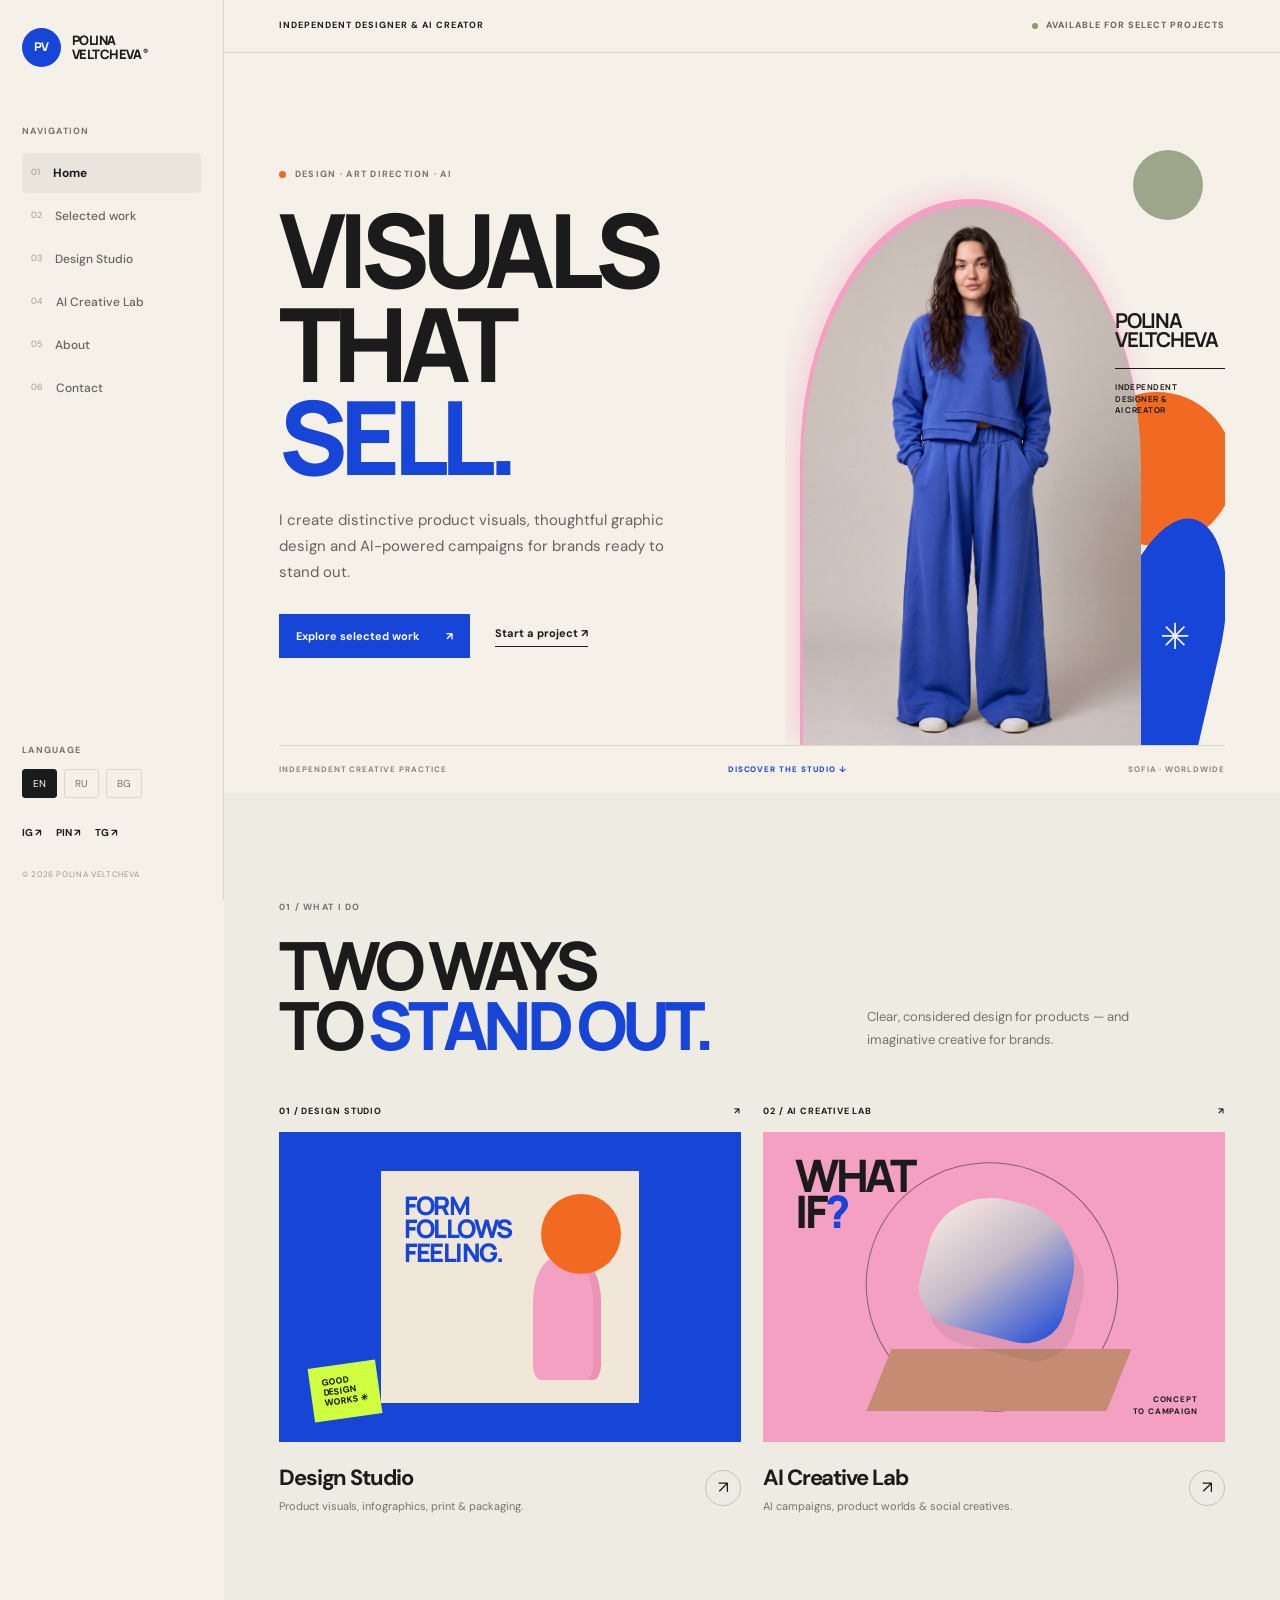
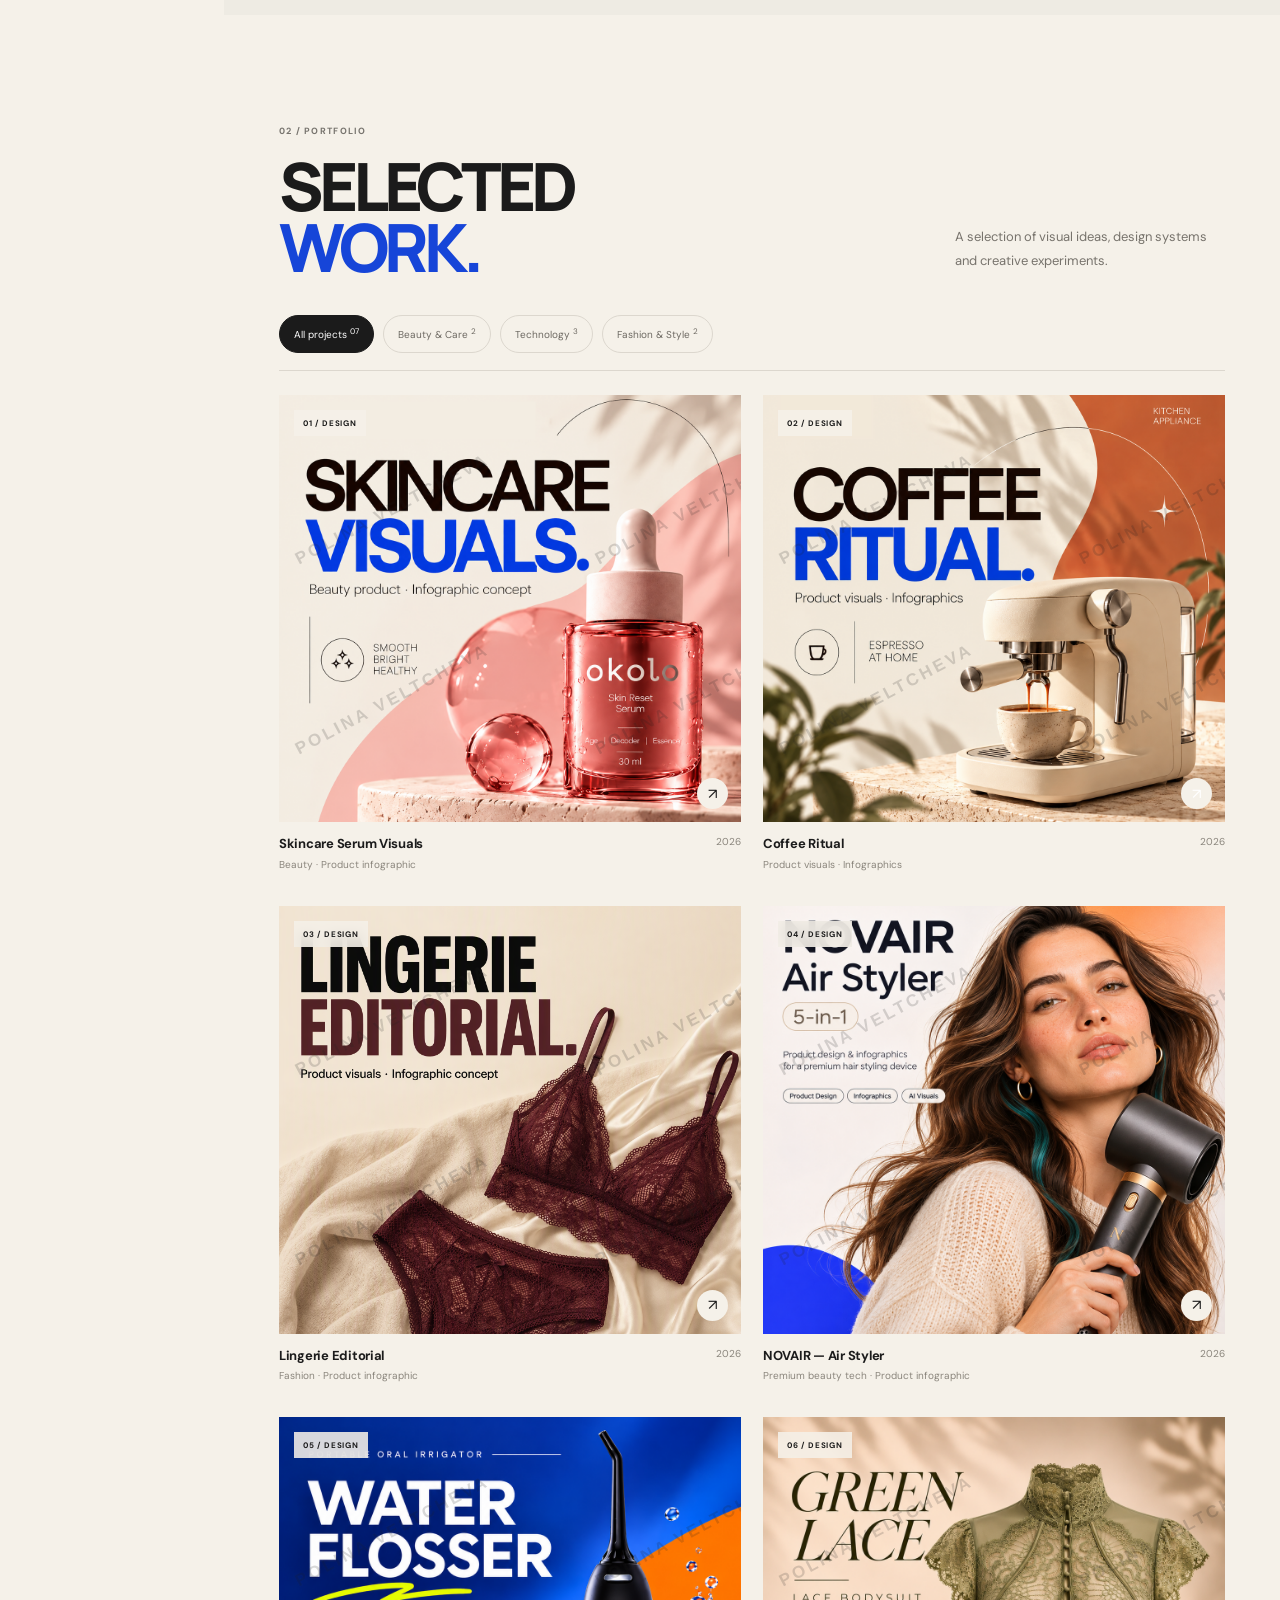
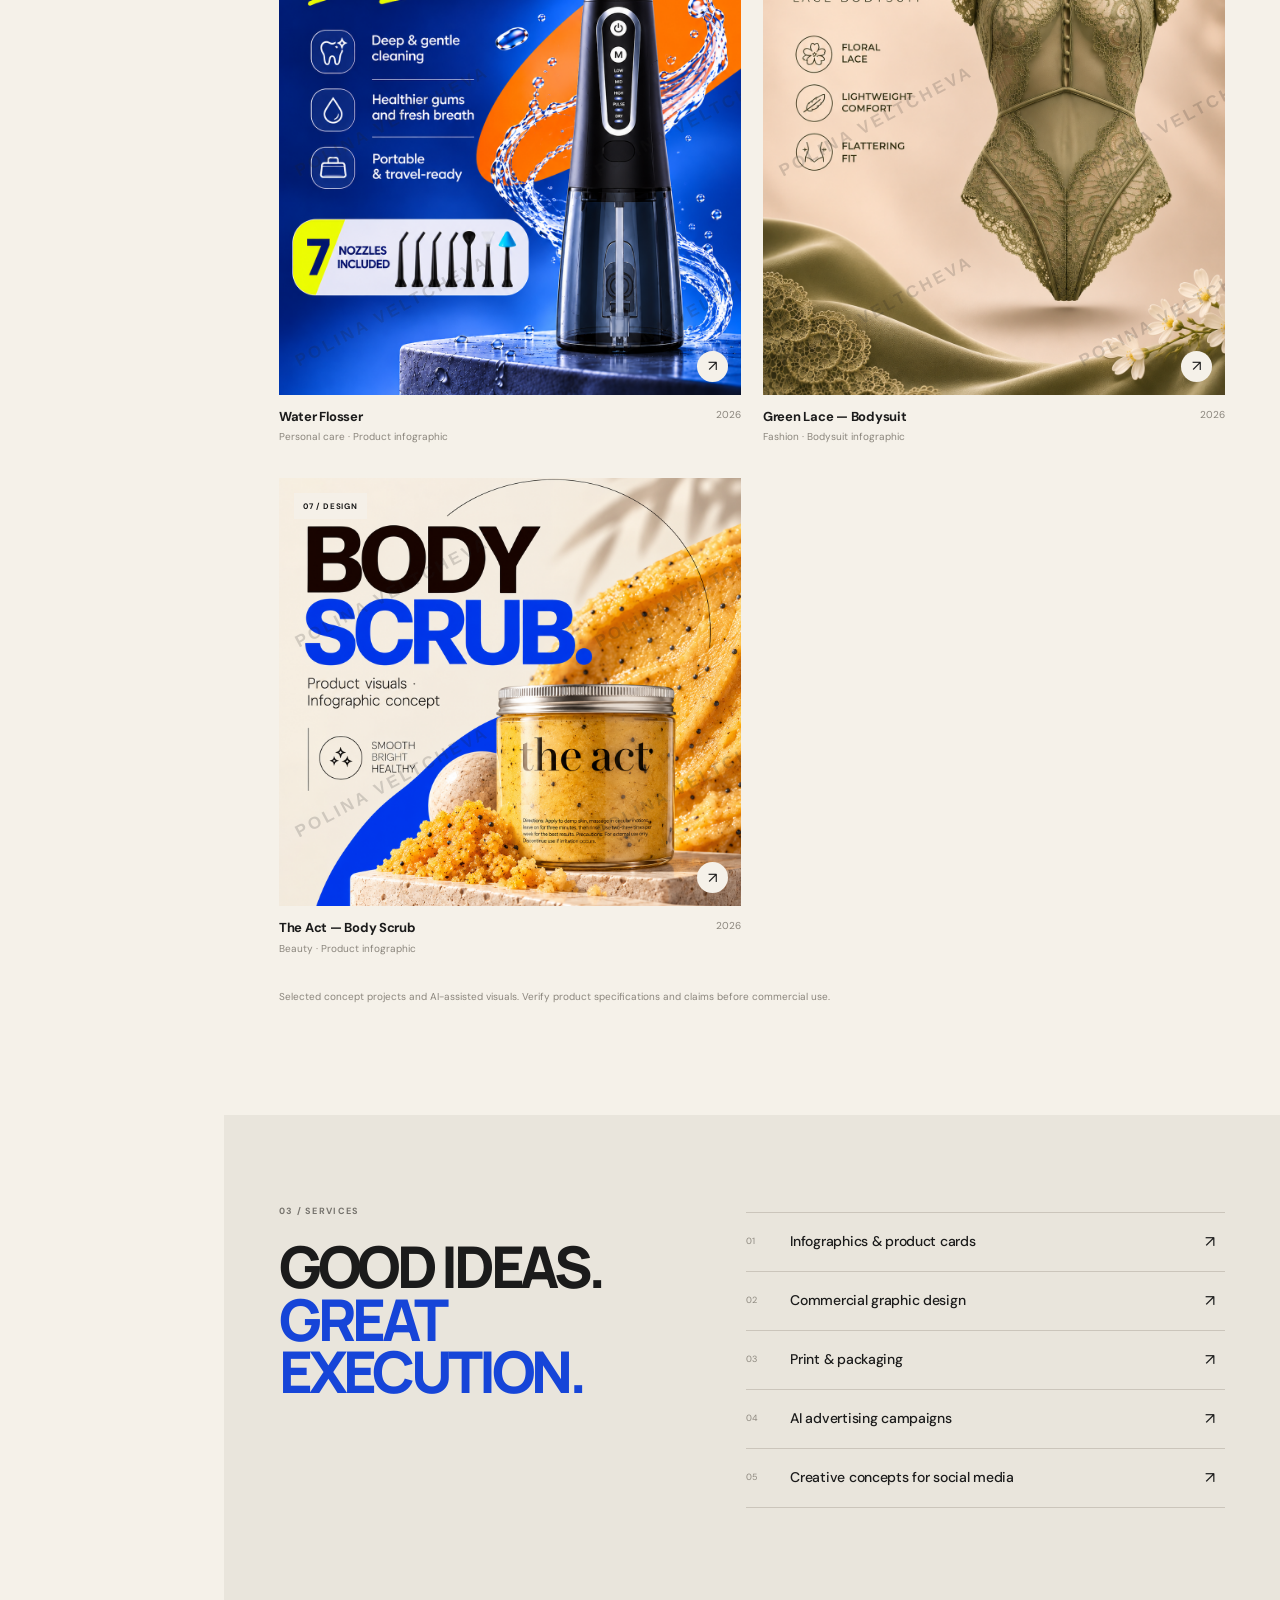
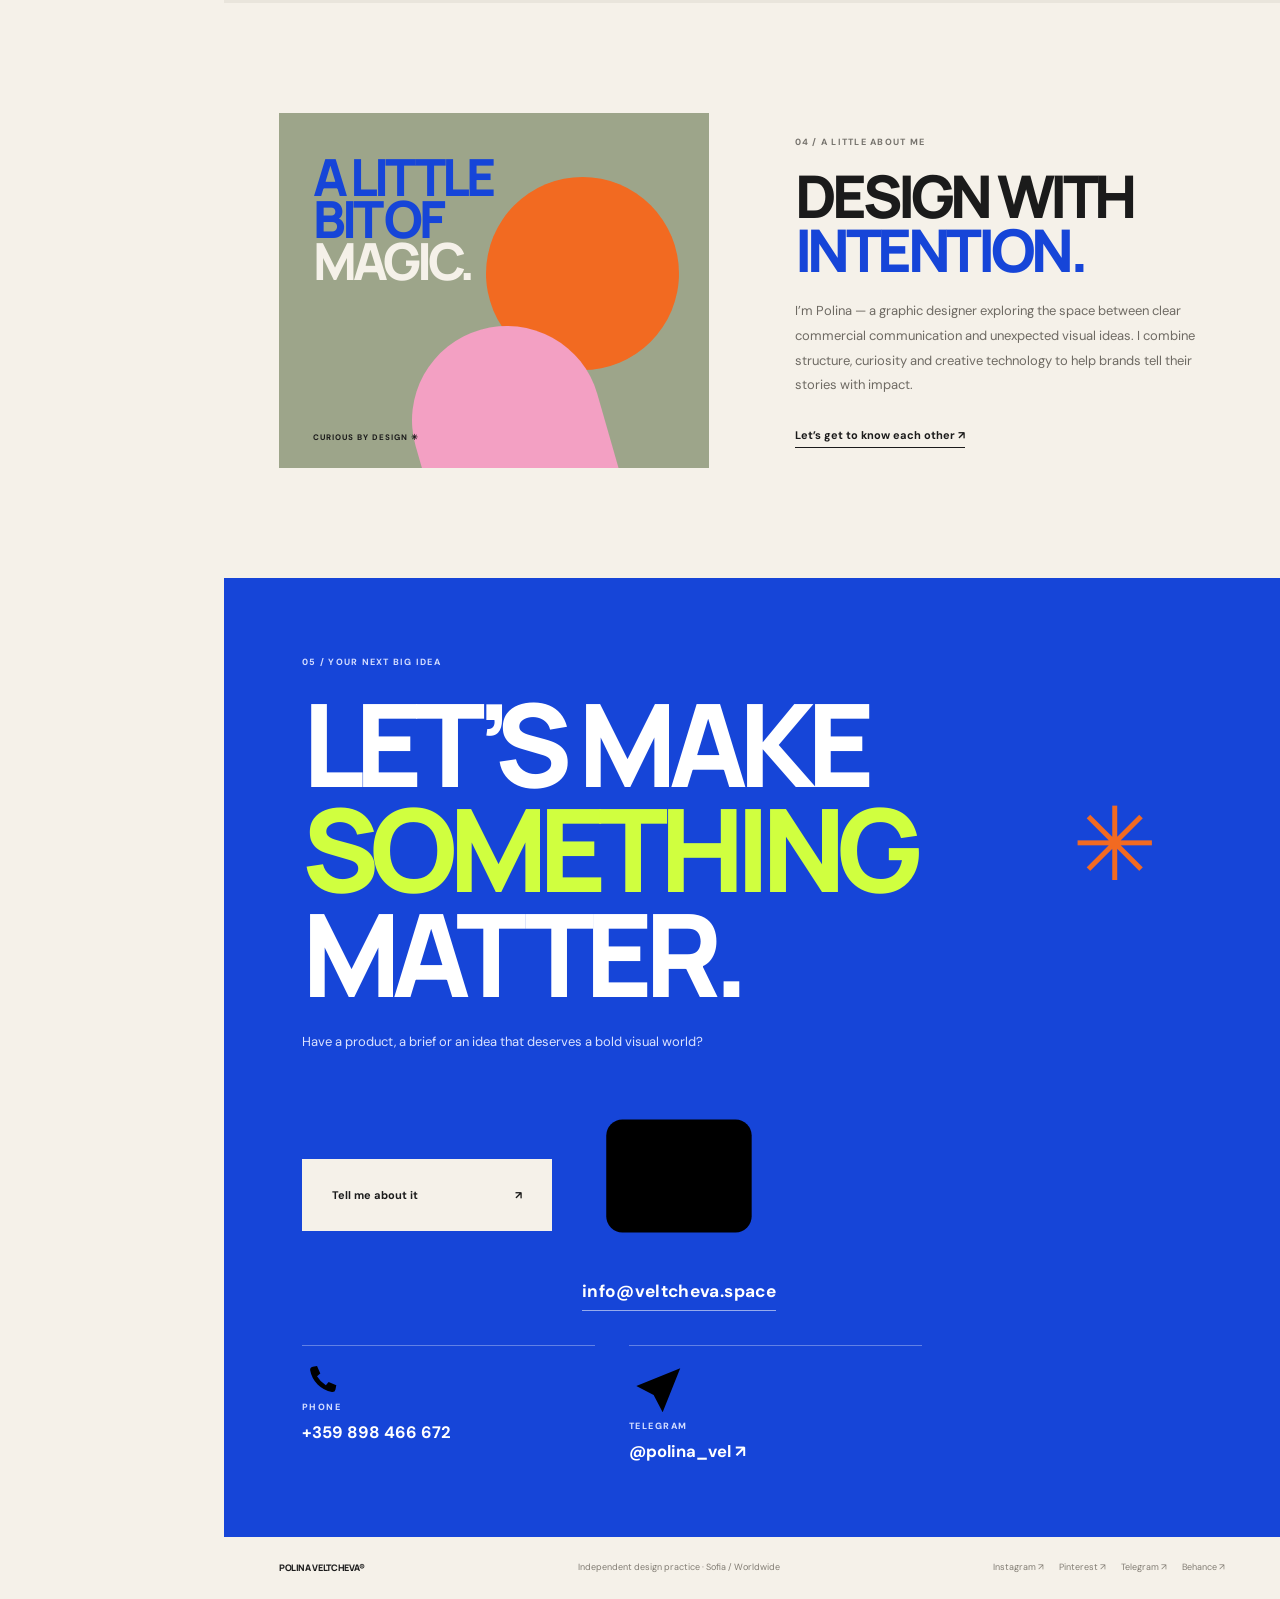
==== commit b126e97f: "Add email phone and Telegram contact icons" ====
--- a/index.html
+++ b/index.html
@@ -79,9 +79,9 @@
       <div class="service-list"><div><span>01</span><h3 data-i18n="service1">Infographics & product cards</h3><b>↗</b></div><div><span>02</span><h3 data-i18n="service2">Commercial graphic design</h3><b>↗</b></div><div><span>03</span><h3 data-i18n="service3">Print & packaging</h3><b>↗</b></div><div><span>04</span><h3 data-i18n="service4">AI advertising campaigns</h3><b>↗</b></div><div><span>05</span><h3 data-i18n="service5">Creative concepts for social media</h3><b>↗</b></div></div>
     </section>
     <section class="about section-pad" id="about"><div class="about-art"><div class="about-blue">A LITTLE<br>BIT OF<br><i>MAGIC.</i></div><div class="about-orange"></div><div class="about-pink"></div><span>CURIOUS BY DESIGN ✳</span></div><div class="about-copy"><p class="eyebrow">04 / A LITTLE ABOUT ME</p><h2 data-i18n-html="aboutTitle">DESIGN WITH<br><em>INTENTION.</em></h2><p data-i18n="aboutText">I’m Polina — a graphic designer exploring the space between clear commercial communication and unexpected visual ideas. I combine structure, curiosity and creative technology to help brands tell their stories with impact.</p><a class="text-link" href="#contact"><span data-i18n="moreAbout">Let's get to know each other</span> ↗</a></div></section>
-    <section class="contact section-pad" id="contact"><div class="contact-inner"><p class="eyebrow">05 / YOUR NEXT BIG IDEA</p><h2 data-i18n-html="contactTitle">LET’S MAKE<br><em>SOMETHING</em><br>MATTER.</h2><p data-i18n="contactDesc">Have a product, a brief or an idea that deserves a bold visual world?</p><a class="button button-cream" href="mailto:info@veltcheva.space"><span data-i18n="contactButton">Tell me about it</span><span>↗</span></a><a class="contact-email" href="mailto:info@veltcheva.space">info@veltcheva.space</a><div class="contact-details">
-          <a href="tel:+359898466672"><span>PHONE</span>+359 898 466 672</a>
-          <a href="https://t.me/polina_vel" target="_blank" rel="noopener noreferrer"><span>TELEGRAM</span>@polina_vel ↗</a>
+    <section class="contact section-pad" id="contact"><div class="contact-inner"><p class="eyebrow">05 / YOUR NEXT BIG IDEA</p><h2 data-i18n-html="contactTitle">LET’S MAKE<br><em>SOMETHING</em><br>MATTER.</h2><p data-i18n="contactDesc">Have a product, a brief or an idea that deserves a bold visual world?</p><a class="button button-cream" href="mailto:info@veltcheva.space"><span data-i18n="contactButton">Tell me about it</span><span>↗</span></a><a class="contact-email" href="mailto:info@veltcheva.space"><svg class="contact-icon" viewBox="0 0 24 24" aria-hidden="true"><rect x="3" y="5" width="18" height="14" rx="2"></rect><path d="m4 7 8 6 8-6"></path></svg><span>info@veltcheva.space</span></a><div class="contact-details">
+          <a href="tel:+359898466672"><span class="contact-label"><svg class="contact-icon" viewBox="0 0 24 24" aria-hidden="true"><path d="M6.6 3.5 9.2 3l2 4.7-2 1.7a15 15 0 0 0 5.4 5.4l1.7-2 4.7 2-.5 2.6a2 2 0 0 1-2.2 1.6A16.5 16.5 0 0 1 5 5.7a2 2 0 0 1 1.6-2.2Z"></path></svg>PHONE</span>+359 898 466 672</a>
+          <a href="https://t.me/polina_vel" target="_blank" rel="noopener noreferrer"><span class="contact-label"><svg class="contact-icon" viewBox="0 0 24 24" aria-hidden="true"><path d="m21 3-7.2 18-3.7-7.1L3 10.2 21 3Z"></path><path d="m10.1 13.9 4.4-4.4"></path></svg>TELEGRAM</span>@polina_vel ↗</a>
         </div><span class="contact-spark">✳</span></div></section>
     <footer class="footer"><a class="footer-brand" href="#home">POLINA VELTCHEVA®</a><span data-i18n="footerLine">Independent design practice · Sofia / Worldwide</span><div><a href="#contact">Instagram ↗</a><a href="#contact">Pinterest ↗</a><a href="#contact">Telegram ↗</a><a href="#contact">Behance ↗</a></div></footer>
   </main>
--- a/styles.css
+++ b/styles.css
@@ -1,4 +1,9 @@
-:root{--paper:#f5f1e9;--ink:#1b1b1b;--muted:#76736d;--blue:#1645d8;--orange:#f26a21;--pink:#f3a0c3;--green:#9da58a;--clay:#c58b73;--line:#dcd7ce;--lime:#d0ff3f;--sidebar:224px}*{box-sizing:border-box}html{scroll-behavior:smooth;scroll-padding-top:24px}body{margin:0;background:var(--paper);color:var(--ink);font-family:'DM Sans',sans-serif;font-size:14px;line-height:1.5}a{color:inherit;text-decoration:none}button{font:inherit;cursor:pointer}.sidebar{width:var(--sidebar);position:fixed;inset:0 auto 0 0;padding:28px 22px 20px;border-right:1px solid var(--line);display:flex;flex-direction:column;background:var(--paper);z-index:20}.brand{display:flex;align-items:center;gap:11px;font-family:Manrope,sans-serif;font-size:13px;line-height:1.05;font-weight:800;letter-spacing:-.04em}.brand-mark{width:39px;height:39px;display:grid;place-items:center;border-radius:50%;background:var(--blue);color:white;font-size:12px;letter-spacing:-.05em}.reg{font-size:8px;vertical-align:top;margin-left:2px}.side-label,.eyebrow{font-size:9px;font-weight:700;letter-spacing:.14em;color:var(--muted)}.side-label{margin:58px 0 14px}.side-nav{display:grid;gap:3px}.nav-link{display:flex;align-items:center;gap:13px;padding:11px 9px;border-radius:4px;font-size:12px;color:#66645e;transition:.2s}.nav-link span{font-size:9px;color:#a19c92}.nav-link b{font-weight:500}.nav-link:hover,.nav-link.active{background:#e9e5dc;color:var(--ink)}.nav-link.active b{font-weight:700}.sidebar-bottom{margin-top:auto}.sidebar-bottom .side-label{margin:0 0 12px}.language-switch{display:flex;gap:7px}.lang{border:1px solid var(--line);background:transparent;border-radius:3px;padding:6px 10px;font-size:10px;color:var(--muted)}.lang.active{background:var(--ink);border-color:var(--ink);color:white}.social-mini{display:flex;gap:14px;margin-top:27px;font-size:10px;font-weight:700}.side-note{margin:28px 0 0;color:#9b968e;font-size:8px;letter-spacing:.08em}.main-content{margin-left:var(--sidebar);max-width:1600px}.topline{height:53px;border-bottom:1px solid var(--line);display:flex;justify-content:space-between;align-items:center;padding:0 5.2%;font-size:9px;letter-spacing:.11em;font-weight:700}.availability{display:flex;align-items:center;gap:8px;color:#66645e}.availability i{width:6px;height:6px;background:#8b9d63;border-radius:50%}.section-pad{padding-left:5.2%;padding-right:5.2%}.hero{min-height:600px;display:grid;grid-template-columns:1fr .94fr;grid-template-rows:1fr auto;column-gap:4%;padding-top:72px;padding-bottom:18px}.hero-copy{align-self:center;padding:0 0 44px}.eyebrow{display:flex;align-items:center;gap:9px;margin:0 0 22px}.eyebrow-dot{width:7px;height:7px;border-radius:50%;background:var(--orange)}h1,h2,h3,p{margin-top:0}h1,h2{font-family:Manrope,sans-serif;font-weight:800;letter-spacing:-.075em;line-height:.91;margin-bottom:24px}h1{font-size:clamp(64px,8vw,124px)}h1 em,h2 em{font-style:normal;color:var(--blue)}.hero-description{font-size:15px;line-height:1.75;max-width:410px;color:#66635d;margin:0 0 28px}.hero-actions{display:flex;align-items:center;gap:25px;flex-wrap:wrap}.button{display:inline-flex;align-items:center;gap:27px;padding:14px 17px;font-size:11px;font-weight:700;transition:transform .2s}.button:hover{transform:translateY(-2px)}.button-blue{background:var(--blue);color:#fff}.text-link{font-size:11px;font-weight:700;border-bottom:1px solid var(--ink);padding:0 0 5px}.hero-art{height:390px;position:relative;overflow:hidden;background:#e7d9cc;align-self:center}.art-arch{position:absolute;left:14%;top:10%;width:57%;height:85%;border-radius:48% 48% 0 0;background:var(--pink)}.art-circle{position:absolute;width:43%;aspect-ratio:1;right:5%;top:17%;background:var(--orange);border-radius:50%;mix-blend-mode:multiply}.art-orange{position:absolute;width:24%;height:35%;right:12%;bottom:0;background:var(--blue);border-radius:50% 50% 0 0;transform:rotate(-14deg)}.art-pink{position:absolute;width:14%;height:20%;left:8%;bottom:9%;background:var(--green);border-radius:50%}.art-green{position:absolute;width:16%;height:17%;right:9%;top:5%;background:var(--green);border-radius:50%}.art-blue-type{position:absolute;left:25%;top:28%;font-family:Manrope,sans-serif;font-size:clamp(28px,4vw,55px);line-height:.82;font-weight:800;letter-spacing:-.08em;color:var(--blue);transform:rotate(-7deg)}.art-blue-type span{font-size:11px;vertical-align:top}.art-caption{position:absolute;left:7%;top:7%;font-size:8px;font-weight:700;letter-spacing:.12em;line-height:1.6}.art-star{position:absolute;right:8%;bottom:10%;font-size:36px;color:var(--paper)}.hero-bottom{grid-column:1/-1;display:flex;justify-content:space-between;gap:14px;padding-top:17px;border-top:1px solid var(--line);font-size:8px;font-weight:700;letter-spacing:.12em;color:#8b867d}.hero-bottom a{color:var(--blue)}.directions{padding-top:108px;padding-bottom:100px;background:#eeebe3}.section-heading{display:grid;grid-template-columns:1.1fr .8fr;align-items:end;column-gap:10%;margin-bottom:35px}.section-heading .eyebrow{grid-column:1/-1;margin-bottom:20px}.section-heading h2,.work-heading h2,.services h2,.about h2{font-size:clamp(42px,5.2vw,76px);margin:0}.section-heading>p:last-child{max-width:280px;color:#77736c;font-size:13px;line-height:1.8;margin:0 0 4px}.direction-grid{display:grid;grid-template-columns:1fr 1fr;gap:22px}.direction-card{display:block;min-width:0}.direction-top{display:flex;justify-content:space-between;padding:14px 0;font-size:9px;font-weight:700;letter-spacing:.1em}.design-visual,.ai-visual{height:310px;position:relative;overflow:hidden}.design-visual{background:var(--blue);display:grid;place-items:center}.cream-product{position:relative;width:56%;height:75%;background:#f1e7d9;padding:23px;color:var(--blue);font-family:Manrope,sans-serif;font-size:clamp(15px,2vw,28px);font-weight:800;line-height:.92;letter-spacing:-.06em}.product-bottle{position:absolute;right:15%;bottom:10%;width:26%;height:53%;background:var(--pink);border-radius:36% 36% 12% 12%;box-shadow:inset -8px 0 rgba(160,65,100,.13)}.product-bottle:before{content:"";position:absolute;left:33%;top:-12%;width:34%;height:13%;background:var(--ink)}.product-orb{position:absolute;right:7%;top:10%;width:31%;aspect-ratio:1;border-radius:50%;background:var(--orange)}.mini-sticker{position:absolute;left:7%;bottom:8%;background:var(--lime);padding:12px;font-size:9px;font-weight:800;line-height:1.1;transform:rotate(-8deg)}.ai-visual{background:var(--pink)}.ai-orbit{position:absolute;left:22%;top:10%;width:55%;height:80%;border:1px solid rgba(27,27,27,.5);border-radius:50%;transform:rotate(30deg)}.ai-pedestal{position:absolute;width:52%;height:20%;left:25%;bottom:10%;background:var(--clay);transform:skew(-22deg)}.ai-object{position:absolute;width:32%;height:44%;left:35%;top:22%;background:linear-gradient(130deg,#fff0e4,#c5b9c8 48%,#1645d8);border-radius:45% 45% 28% 28%;box-shadow:14px 15px 0 rgba(27,27,27,.08);transform:rotate(14deg)}.ai-word{position:absolute;left:7%;top:8%;font-family:Manrope,sans-serif;font-size:clamp(27px,3.5vw,50px);font-weight:800;line-height:.8;letter-spacing:-.08em}.ai-word span{color:var(--blue)}.ai-tag{position:absolute;right:6%;bottom:8%;font-size:8px;font-weight:700;letter-spacing:.1em;text-align:right}.direction-bottom{display:flex;justify-content:space-between;align-items:center;padding:19px 0 0}.direction-bottom h3{font-size:22px;letter-spacing:-.05em;margin:0 0 4px}.direction-bottom p{font-size:11px;color:#77736c;margin:0}.round-arrow{display:grid;place-items:center;width:36px;height:36px;border:1px solid #c8c3b9;border-radius:50%;font-size:17px;transition:.2s}.direction-card:hover .round-arrow{background:var(--ink);color:white;border-color:var(--ink)}.work{padding-top:110px;padding-bottom:110px}.work-heading{display:flex;align-items:end;justify-content:space-between;gap:25px;margin-bottom:38px}.work-heading .eyebrow{margin-bottom:18px}.work-heading>p{max-width:270px;color:#77736c;font-size:13px;line-height:1.8;margin:0 0 5px}.filters{display:flex;gap:9px;flex-wrap:wrap;border-bottom:1px solid var(--line);padding-bottom:17px;margin-bottom:24px}.filter{border:1px solid var(--line);background:transparent;border-radius:30px;padding:9px 14px;font-size:10px;color:#6d6962}.filter sup{font-size:8px}.filter.active{background:var(--ink);border-color:var(--ink);color:white}.project-grid{display:grid;grid-template-columns:1fr 1fr;gap:34px 22px}.project-card[hidden]{display:none}.project-image{display:block;height:auto;aspect-ratio:1.08/1;position:relative;overflow:hidden;transition:transform .25s}.project-grid .project-card .project-image.project-clay{display:block;width:100%;height:auto!important;aspect-ratio:4/5!important;align-self:start}.project-image.project-clay .project-photo{object-fit:contain}.project-image:hover{transform:translateY(-3px)}.project-index{position:absolute;top:15px;left:15px;font-size:8px;letter-spacing:.1em;font-weight:700;z-index:3}.image-arrow{position:absolute;right:13px;bottom:13px;width:31px;height:31px;display:grid;place-items:center;border-radius:50%;background:var(--paper);font-size:15px;z-index:4}.project-beauty{background:#efcbd2}.beauty-bottle{position:absolute;left:35%;top:20%;height:61%;width:29%;background:linear-gradient(90deg,#e5b7c0,#fff0e5 45%,#d9a7b4);border-radius:22% 22% 12% 12%;box-shadow:20px 22px 0 rgba(122,62,84,.09)}.beauty-bottle:before{content:"";position:absolute;left:35%;top:-13%;width:30%;height:14%;background:var(--blue)}.beauty-label{position:absolute;left:8%;bottom:9%;font-family:Manrope,sans-serif;font-size:clamp(24px,3.8vw,48px);font-weight:800;line-height:.8;letter-spacing:-.08em;color:var(--blue)}.beauty-label span{display:block;font-size:9px;letter-spacing:.1em;margin-top:13px}.project-orbit{background:var(--blue);color:white}.orbit-sphere{position:absolute;width:46%;aspect-ratio:1;left:28%;top:23%;border-radius:50%;background:radial-gradient(circle at 30% 25%,#fff1dc,#e8a4c5 30%,#f26a21 60%,#5b1d84 90%);box-shadow:18px 24px 0 rgba(8,18,71,.25)}.orbit-ring{position:absolute;width:78%;height:40%;left:11%;top:34%;border:2px solid var(--lime);border-radius:50%;transform:rotate(-28deg)}.orbit-copy{position:absolute;left:8%;bottom:9%;font-size:clamp(20px,3vw,37px);line-height:.8;font-weight:800;letter-spacing:-.07em}.project-editorial{background:#d9d9c7}.editorial-type{position:absolute;top:16%;left:9%;font-family:Manrope,sans-serif;font-weight:800;font-size:clamp(29px,4vw,52px);line-height:.82;letter-spacing:-.08em;color:#1e382b;z-index:2}.editorial-type i{font-style:normal;color:var(--orange)}.editorial-shape{position:absolute;right:8%;bottom:10%;width:42%;height:55%;background:var(--clay);border-radius:50% 50% 8% 8%;transform:rotate(17deg)}.project-pop{background:var(--orange);color:var(--ink)}.pop-flower{position:absolute;right:8%;top:10%;font-size:clamp(90px,15vw,190px);line-height:1;color:var(--pink);text-shadow:8px 7px var(--blue)}.pop-type{position:absolute;left:8%;top:32%;font-size:clamp(40px,6vw,78px);font-family:Manrope,sans-serif;font-weight:800;line-height:.75;letter-spacing:-.09em}.pop-sub{position:absolute;left:9%;bottom:11%;font-size:9px;font-weight:800;letter-spacing:.15em}.project-clay{background:#d4b4a2}.clay-pack{position:absolute;width:35%;height:58%;left:34%;top:20%;background:#e9d5c7;box-shadow:17px 13px 0 #a87862;transform:rotate(-7deg)}.clay-pack:before{content:"PV";position:absolute;top:20%;left:20%;font-size:clamp(26px,4vw,50px);font-weight:800;color:#b47c63}.clay-type{position:absolute;left:7%;bottom:8%;font-size:clamp(19px,2.5vw,32px);font-weight:800;line-height:.85;letter-spacing:-.07em}.project-motion{background:#d4d5f7}.project-scrub{background:#ead9c2}.motion-sun{position:absolute;width:40%;aspect-ratio:1;border-radius:50%;right:13%;top:10%;background:var(--orange)}.motion-type{position:absolute;left:8%;top:25%;font-size:clamp(33px,4.8vw,62px);line-height:.78;letter-spacing:-.08em;font-weight:800;z-index:2}.motion-type i{font-style:normal;color:var(--blue)}.motion-wave{position:absolute;bottom:-14%;left:10%;width:90%;height:45%;background:var(--blue);border-radius:50% 50% 0 0;transform:rotate(-13deg)}.project-meta{display:flex;justify-content:space-between;gap:10px;padding-top:12px}.project-meta h3{font-size:13px;margin:0 0 3px;letter-spacing:-.02em}.project-meta p,.project-meta>span{font-size:10px;color:#8a857c;margin:0}.project-meta>span{white-space:nowrap}.prototype-note{font-size:10px;color:#8a857c;margin:32px 0 0}.services{background:#e9e5dc;padding-top:90px;padding-bottom:95px;display:grid;grid-template-columns:.9fr 1.1fr;gap:8%}.services .eyebrow{margin-bottom:22px}.services h2{font-size:clamp(39px,4.5vw,65px)}.service-list{padding-top:7px}.service-list>div{display:grid;grid-template-columns:32px 1fr 20px;gap:12px;align-items:center;padding:17px 0;border-bottom:1px solid #cbc5bb}.service-list>div:first-child{border-top:1px solid #cbc5bb}.service-list span{font-size:9px;color:#8d887f}.service-list h3{font-size:14px;font-weight:500;margin:0;letter-spacing:-.02em}.service-list b{font-weight:400;font-size:16px}.about{padding-top:110px;padding-bottom:110px;display:grid;grid-template-columns:1fr 1fr;gap:9%;align-items:center}.about-art{height:355px;background:var(--green);position:relative;overflow:hidden}.about-blue{position:absolute;left:8%;top:12%;font-family:Manrope,sans-serif;font-weight:800;font-size:clamp(33px,4vw,53px);line-height:.82;letter-spacing:-.08em;color:var(--blue);z-index:2}.about-blue i{font-style:normal;color:var(--paper)}.about-orange{position:absolute;right:7%;top:18%;width:45%;aspect-ratio:1;border-radius:50%;background:var(--orange)}.about-pink{position:absolute;left:31%;bottom:-13%;width:44%;height:53%;background:var(--pink);border-radius:50% 50% 0 0;transform:rotate(-16deg)}.about-art>span{position:absolute;left:8%;bottom:7%;font-size:8px;letter-spacing:.12em;font-weight:700}.about-copy .eyebrow{margin-bottom:20px}.about-copy h2{font-size:clamp(40px,4.6vw,65px);margin-bottom:23px}.about-copy>p:not(.eyebrow){font-size:13px;line-height:1.9;color:#6e6a63;max-width:410px;margin-bottom:26px}.contact{padding-top:78px;padding-bottom:75px;background:var(--blue);color:white}.contact-inner{position:relative;max-width:900px;margin:auto}.contact .eyebrow{color:#d4ddff}.contact h2{font-size:clamp(56px,9vw,120px);margin-bottom:24px}.contact h2 em{color:var(--lime)}.contact-inner>p:not(.eyebrow){color:#dce3ff;max-width:340px;line-height:1.8;font-size:13px;margin-bottom:24px}.button-cream{background:var(--paper);color:var(--ink)}.contact-email{display:inline-block;margin-left:18px;color:#fff;font-size:12px;font-weight:700;letter-spacing:.02em;text-decoration:none;border-bottom:1px solid rgba(255,255,255,.55);padding-bottom:4px}.contact-email:hover{border-color:#fff}.contact-spark{position:absolute;right:5%;top:14%;font-size:clamp(50px,8vw,105px);color:var(--orange)}.footer{padding:24px 5.2%;display:flex;align-items:center;justify-content:space-between;gap:20px;font-size:9px;color:#817c73}.footer-brand{font-family:Manrope,sans-serif;font-weight:800;color:var(--ink);letter-spacing:-.04em}.footer>div{display:flex;gap:15px;flex-wrap:wrap}.menu-toggle{display:none}
+:root{--paper:#f5f1e9;--ink:#1b1b1b;--muted:#76736d;--blue:#1645d8;--orange:#f26a21;--pink:#f3a0c3;--green:#9da58a;--clay:#c58b73;--line:#dcd7ce;--lime:#d0ff3f;--sidebar:224px}*{box-sizing:border-box}html{scroll-behavior:smooth;scroll-padding-top:24px}body{margin:0;background:var(--paper);color:var(--ink);font-family:'DM Sans',sans-serif;font-size:14px;line-height:1.5}a{color:inherit;text-decoration:none}button{font:inherit;cursor:pointer}.sidebar{width:var(--sidebar);position:fixed;inset:0 auto 0 0;padding:28px 22px 20px;border-right:1px solid var(--line);display:flex;flex-direction:column;background:var(--paper);z-index:20}.brand{display:flex;align-items:center;gap:11px;font-family:Manrope,sans-serif;font-size:13px;line-height:1.05;font-weight:800;letter-spacing:-.04em}.brand-mark{width:39px;height:39px;display:grid;place-items:center;border-radius:50%;background:var(--blue);color:white;font-size:12px;letter-spacing:-.05em}.reg{font-size:8px;vertical-align:top;margin-left:2px}.side-label,.eyebrow{font-size:9px;font-weight:700;letter-spacing:.14em;color:var(--muted)}.side-label{margin:58px 0 14px}.side-nav{display:grid;gap:3px}.nav-link{display:flex;align-items:center;gap:13px;padding:11px 9px;border-radius:4px;font-size:12px;color:#66645e;transition:.2s}.nav-link span{font-size:9px;color:#a19c92}.nav-link b{font-weight:500}.nav-link:hover,.nav-link.active{background:#e9e5dc;color:var(--ink)}.nav-link.active b{font-weight:700}.sidebar-bottom{margin-top:auto}.sidebar-bottom .side-label{margin:0 0 12px}.language-switch{display:flex;gap:7px}.lang{border:1px solid var(--line);background:transparent;border-radius:3px;padding:6px 10px;font-size:10px;color:var(--muted)}.lang.active{background:var(--ink);border-color:var(--ink);color:white}.social-mini{display:flex;gap:14px;margin-top:27px;font-size:10px;font-weight:700}.side-note{margin:28px 0 0;color:#9b968e;font-size:8px;letter-spacing:.08em}.main-content{margin-left:var(--sidebar);max-width:1600px}.topline{height:53px;border-bottom:1px solid var(--line);display:flex;justify-content:space-between;align-items:center;padding:0 5.2%;font-size:9px;letter-spacing:.11em;font-weight:700}.availability{display:flex;align-items:center;gap:8px;color:#66645e}.availability i{width:6px;height:6px;background:#8b9d63;border-radius:50%}.section-pad{padding-left:5.2%;padding-right:5.2%}.hero{min-height:600px;display:grid;grid-template-columns:1fr .94fr;grid-template-rows:1fr auto;column-gap:4%;padding-top:72px;padding-bottom:18px}.hero-copy{align-self:center;padding:0 0 44px}.eyebrow{display:flex;align-items:center;gap:9px;margin:0 0 22px}.eyebrow-dot{width:7px;height:7px;border-radius:50%;background:var(--orange)}h1,h2,h3,p{margin-top:0}h1,h2{font-family:Manrope,sans-serif;font-weight:800;letter-spacing:-.075em;line-height:.91;margin-bottom:24px}h1{font-size:clamp(64px,8vw,124px)}h1 em,h2 em{font-style:normal;color:var(--blue)}.hero-description{font-size:15px;line-height:1.75;max-width:410px;color:#66635d;margin:0 0 28px}.hero-actions{display:flex;align-items:center;gap:25px;flex-wrap:wrap}.button{display:inline-flex;align-items:center;gap:27px;padding:14px 17px;font-size:11px;font-weight:700;transition:transform .2s}.button:hover{transform:translateY(-2px)}.button-blue{background:var(--blue);color:#fff}.text-link{font-size:11px;font-weight:700;border-bottom:1px solid var(--ink);padding:0 0 5px}.hero-art{height:390px;position:relative;overflow:hidden;background:#e7d9cc;align-self:center}.art-arch{position:absolute;left:14%;top:10%;width:57%;height:85%;border-radius:48% 48% 0 0;background:var(--pink)}.art-circle{position:absolute;width:43%;aspect-ratio:1;right:5%;top:17%;background:var(--orange);border-radius:50%;mix-blend-mode:multiply}.art-orange{position:absolute;width:24%;height:35%;right:12%;bottom:0;background:var(--blue);border-radius:50% 50% 0 0;transform:rotate(-14deg)}.art-pink{position:absolute;width:14%;height:20%;left:8%;bottom:9%;background:var(--green);border-radius:50%}.art-green{position:absolute;width:16%;height:17%;right:9%;top:5%;background:var(--green);border-radius:50%}.art-blue-type{position:absolute;left:25%;top:28%;font-family:Manrope,sans-serif;font-size:clamp(28px,4vw,55px);line-height:.82;font-weight:800;letter-spacing:-.08em;color:var(--blue);transform:rotate(-7deg)}.art-blue-type span{font-size:11px;vertical-align:top}.art-caption{position:absolute;left:7%;top:7%;font-size:8px;font-weight:700;letter-spacing:.12em;line-height:1.6}.art-star{position:absolute;right:8%;bottom:10%;font-size:36px;color:var(--paper)}.hero-bottom{grid-column:1/-1;display:flex;justify-content:space-between;gap:14px;padding-top:17px;border-top:1px solid var(--line);font-size:8px;font-weight:700;letter-spacing:.12em;color:#8b867d}.hero-bottom a{color:var(--blue)}.directions{padding-top:108px;padding-bottom:100px;background:#eeebe3}.section-heading{display:grid;grid-template-columns:1.1fr .8fr;align-items:end;column-gap:10%;margin-bottom:35px}.section-heading .eyebrow{grid-column:1/-1;margin-bottom:20px}.section-heading h2,.work-heading h2,.services h2,.about h2{font-size:clamp(42px,5.2vw,76px);margin:0}.section-heading>p:last-child{max-width:280px;color:#77736c;font-size:13px;line-height:1.8;margin:0 0 4px}.direction-grid{display:grid;grid-template-columns:1fr 1fr;gap:22px}.direction-card{display:block;min-width:0}.direction-top{display:flex;justify-content:space-between;padding:14px 0;font-size:9px;font-weight:700;letter-spacing:.1em}.design-visual,.ai-visual{height:310px;position:relative;overflow:hidden}.design-visual{background:var(--blue);display:grid;place-items:center}.cream-product{position:relative;width:56%;height:75%;background:#f1e7d9;padding:23px;color:var(--blue);font-family:Manrope,sans-serif;font-size:clamp(15px,2vw,28px);font-weight:800;line-height:.92;letter-spacing:-.06em}.product-bottle{position:absolute;right:15%;bottom:10%;width:26%;height:53%;background:var(--pink);border-radius:36% 36% 12% 12%;box-shadow:inset -8px 0 rgba(160,65,100,.13)}.product-bottle:before{content:"";position:absolute;left:33%;top:-12%;width:34%;height:13%;background:var(--ink)}.product-orb{position:absolute;right:7%;top:10%;width:31%;aspect-ratio:1;border-radius:50%;background:var(--orange)}.mini-sticker{position:absolute;left:7%;bottom:8%;background:var(--lime);padding:12px;font-size:9px;font-weight:800;line-height:1.1;transform:rotate(-8deg)}.ai-visual{background:var(--pink)}.ai-orbit{position:absolute;left:22%;top:10%;width:55%;height:80%;border:1px solid rgba(27,27,27,.5);border-radius:50%;transform:rotate(30deg)}.ai-pedestal{position:absolute;width:52%;height:20%;left:25%;bottom:10%;background:var(--clay);transform:skew(-22deg)}.ai-object{position:absolute;width:32%;height:44%;left:35%;top:22%;background:linear-gradient(130deg,#fff0e4,#c5b9c8 48%,#1645d8);border-radius:45% 45% 28% 28%;box-shadow:14px 15px 0 rgba(27,27,27,.08);transform:rotate(14deg)}.ai-word{position:absolute;left:7%;top:8%;font-family:Manrope,sans-serif;font-size:clamp(27px,3.5vw,50px);font-weight:800;line-height:.8;letter-spacing:-.08em}.ai-word span{color:var(--blue)}.ai-tag{position:absolute;right:6%;bottom:8%;font-size:8px;font-weight:700;letter-spacing:.1em;text-align:right}.direction-bottom{display:flex;justify-content:space-between;align-items:center;padding:19px 0 0}.direction-bottom h3{font-size:22px;letter-spacing:-.05em;margin:0 0 4px}.direction-bottom p{font-size:11px;color:#77736c;margin:0}.round-arrow{display:grid;place-items:center;width:36px;height:36px;border:1px solid #c8c3b9;border-radius:50%;font-size:17px;transition:.2s}.direction-card:hover .round-arrow{background:var(--ink);color:white;border-color:var(--ink)}.work{padding-top:110px;padding-bottom:110px}.work-heading{display:flex;align-items:end;justify-content:space-between;gap:25px;margin-bottom:38px}.work-heading .eyebrow{margin-bottom:18px}.work-heading>p{max-width:270px;color:#77736c;font-size:13px;line-height:1.8;margin:0 0 5px}.filters{display:flex;gap:9px;flex-wrap:wrap;border-bottom:1px solid var(--line);padding-bottom:17px;margin-bottom:24px}.filter{border:1px solid var(--line);background:transparent;border-radius:30px;padding:9px 14px;font-size:10px;color:#6d6962}.filter sup{font-size:8px}.filter.active{background:var(--ink);border-color:var(--ink);color:white}.project-grid{display:grid;grid-template-columns:1fr 1fr;gap:34px 22px}.project-card[hidden]{display:none}.project-image{display:block;height:auto;aspect-ratio:1.08/1;position:relative;overflow:hidden;transition:transform .25s}.project-grid .project-card .project-image.project-clay{display:block;width:100%;height:auto!important;aspect-ratio:4/5!important;align-self:start}.project-image.project-clay .project-photo{object-fit:contain}.project-image:hover{transform:translateY(-3px)}.project-index{position:absolute;top:15px;left:15px;font-size:8px;letter-spacing:.1em;font-weight:700;z-index:3}.image-arrow{position:absolute;right:13px;bottom:13px;width:31px;height:31px;display:grid;place-items:center;border-radius:50%;background:var(--paper);font-size:15px;z-index:4}.project-beauty{background:#efcbd2}.beauty-bottle{position:absolute;left:35%;top:20%;height:61%;width:29%;background:linear-gradient(90deg,#e5b7c0,#fff0e5 45%,#d9a7b4);border-radius:22% 22% 12% 12%;box-shadow:20px 22px 0 rgba(122,62,84,.09)}.beauty-bottle:before{content:"";position:absolute;left:35%;top:-13%;width:30%;height:14%;background:var(--blue)}.beauty-label{position:absolute;left:8%;bottom:9%;font-family:Manrope,sans-serif;font-size:clamp(24px,3.8vw,48px);font-weight:800;line-height:.8;letter-spacing:-.08em;color:var(--blue)}.beauty-label span{display:block;font-size:9px;letter-spacing:.1em;margin-top:13px}.project-orbit{background:var(--blue);color:white}.orbit-sphere{position:absolute;width:46%;aspect-ratio:1;left:28%;top:23%;border-radius:50%;background:radial-gradient(circle at 30% 25%,#fff1dc,#e8a4c5 30%,#f26a21 60%,#5b1d84 90%);box-shadow:18px 24px 0 rgba(8,18,71,.25)}.orbit-ring{position:absolute;width:78%;height:40%;left:11%;top:34%;border:2px solid var(--lime);border-radius:50%;transform:rotate(-28deg)}.orbit-copy{position:absolute;left:8%;bottom:9%;font-size:clamp(20px,3vw,37px);line-height:.8;font-weight:800;letter-spacing:-.07em}.project-editorial{background:#d9d9c7}.editorial-type{position:absolute;top:16%;left:9%;font-family:Manrope,sans-serif;font-weight:800;font-size:clamp(29px,4vw,52px);line-height:.82;letter-spacing:-.08em;color:#1e382b;z-index:2}.editorial-type i{font-style:normal;color:var(--orange)}.editorial-shape{position:absolute;right:8%;bottom:10%;width:42%;height:55%;background:var(--clay);border-radius:50% 50% 8% 8%;transform:rotate(17deg)}.project-pop{background:var(--orange);color:var(--ink)}.pop-flower{position:absolute;right:8%;top:10%;font-size:clamp(90px,15vw,190px);line-height:1;color:var(--pink);text-shadow:8px 7px var(--blue)}.pop-type{position:absolute;left:8%;top:32%;font-size:clamp(40px,6vw,78px);font-family:Manrope,sans-serif;font-weight:800;line-height:.75;letter-spacing:-.09em}.pop-sub{position:absolute;left:9%;bottom:11%;font-size:9px;font-weight:800;letter-spacing:.15em}.project-clay{background:#d4b4a2}.clay-pack{position:absolute;width:35%;height:58%;left:34%;top:20%;background:#e9d5c7;box-shadow:17px 13px 0 #a87862;transform:rotate(-7deg)}.clay-pack:before{content:"PV";position:absolute;top:20%;left:20%;font-size:clamp(26px,4vw,50px);font-weight:800;color:#b47c63}.clay-type{position:absolute;left:7%;bottom:8%;font-size:clamp(19px,2.5vw,32px);font-weight:800;line-height:.85;letter-spacing:-.07em}.project-motion{background:#d4d5f7}.project-scrub{background:#ead9c2}.motion-sun{position:absolute;width:40%;aspect-ratio:1;border-radius:50%;right:13%;top:10%;background:var(--orange)}.motion-type{position:absolute;left:8%;top:25%;font-size:clamp(33px,4.8vw,62px);line-height:.78;letter-spacing:-.08em;font-weight:800;z-index:2}.motion-type i{font-style:normal;color:var(--blue)}.motion-wave{position:absolute;bottom:-14%;left:10%;width:90%;height:45%;background:var(--blue);border-radius:50% 50% 0 0;transform:rotate(-13deg)}.project-meta{display:flex;justify-content:space-between;gap:10px;padding-top:12px}.project-meta h3{font-size:13px;margin:0 0 3px;letter-spacing:-.02em}.project-meta p,.project-meta>span{font-size:10px;color:#8a857c;margin:0}.project-meta>span{white-space:nowrap}.prototype-note{font-size:10px;color:#8a857c;margin:32px 0 0}.services{background:#e9e5dc;padding-top:90px;padding-bottom:95px;display:grid;grid-template-columns:.9fr 1.1fr;gap:8%}.services .eyebrow{margin-bottom:22px}.services h2{font-size:clamp(39px,4.5vw,65px)}.service-list{padding-top:7px}.service-list>div{display:grid;grid-template-columns:32px 1fr 20px;gap:12px;align-items:center;padding:17px 0;border-bottom:1px solid #cbc5bb}.service-list>div:first-child{border-top:1px solid #cbc5bb}.service-list span{font-size:9px;color:#8d887f}.service-list h3{font-size:14px;font-weight:500;margin:0;letter-spacing:-.02em}.service-list b{font-weight:400;font-size:16px}.about{padding-top:110px;padding-bottom:110px;display:grid;grid-template-columns:1fr 1fr;gap:9%;align-items:center}.about-art{height:355px;background:var(--green);position:relative;overflow:hidden}.about-blue{position:absolute;left:8%;top:12%;font-family:Manrope,sans-serif;font-weight:800;font-size:clamp(33px,4vw,53px);line-height:.82;letter-spacing:-.08em;color:var(--blue);z-index:2}.about-blue i{font-style:normal;color:var(--paper)}.about-orange{position:absolute;right:7%;top:18%;width:45%;aspect-ratio:1;border-radius:50%;background:var(--orange)}.about-pink{position:absolute;left:31%;bottom:-13%;width:44%;height:53%;background:var(--pink);border-radius:50% 50% 0 0;transform:rotate(-16deg)}.about-art>span{position:absolute;left:8%;bottom:7%;font-size:8px;letter-spacing:.12em;font-weight:700}.about-copy .eyebrow{margin-bottom:20px}.about-copy h2{font-size:clamp(40px,4.6vw,65px);margin-bottom:23px}.about-copy>p:not(.eyebrow){font-size:13px;line-height:1.9;color:#6e6a63;max-width:410px;margin-bottom:26px}.contact{padding-top:78px;padding-bottom:75px;background:var(--blue);color:white}.contact-inner{position:relative;max-width:900px;margin:auto}.contact .eyebrow{color:#d4ddff}.contact h2{font-size:clamp(56px,9vw,120px);margin-bottom:24px}.contact h2 em{color:var(--lime)}.contact-inner>p:not(.eyebrow){color:#dce3ff;max-width:340px;line-height:1.8;font-size:13px;margin-bottom:24px}.button-cream{background:var(--paper);color:var(--ink)}.contact-email{display:inline-block;margin-left:18px;color:#fff;font-size:12px;font-weight:700;letter-spacing:.02em;text-decoration:none;border-bottom:1px solid rgba(255,255,255,.55);padding-bottom:4px}.contact-email:hover{border-color:#fff}.contact-details{display:flex;gap:34px;flex-wrap:wrap;margin-top:30px}
+.contact-details a{display:grid;gap:7px;color:#fff;text-decoration:none;font-size:13px;font-weight:700;letter-spacing:.02em}
+.contact-details a span{font-size:8px;letter-spacing:.14em;color:#d4ddff;font-weight:800}
+.contact-details a:hover{text-decoration:underline;text-underline-offset:4px}
+@media(max-width:760px){.contact-details{gap:22px;margin-top:24px}.contact-email{margin:16px 0 0;display:block}.contact-details a{font-size:12px}}
+.contact-spark{position:absolute;right:5%;top:14%;font-size:clamp(50px,8vw,105px);color:var(--orange)}.footer{padding:24px 5.2%;display:flex;align-items:center;justify-content:space-between;gap:20px;font-size:9px;color:#817c73}.footer-brand{font-family:Manrope,sans-serif;font-weight:800;color:var(--ink);letter-spacing:-.04em}.footer>div{display:flex;gap:15px;flex-wrap:wrap}.menu-toggle{display:none}
 @media(min-width:1500px){.hero{min-height:690px}.hero-art{height:470px}.design-visual,.ai-visual{height:370px}}
 @media(max-width:1050px){:root{--sidebar:190px}.sidebar{padding:24px 16px}.hero{padding-top:55px;min-height:530px}.hero-art{height:330px}.directions,.work,.about{padding-top:80px;padding-bottom:80px}.services{padding-top:75px;padding-bottom:75px}.design-visual,.ai-visual{height:260px}}
 @media(max-width:760px){:root{--sidebar:0px}.sidebar{width:270px;transform:translateX(-105%);transition:transform .25s;box-shadow:8px 0 30px rgba(0,0,0,.08)}.sidebar.open{transform:translateX(0)}.menu-toggle{display:grid;place-items:center;position:fixed;z-index:30;top:12px;right:14px;width:38px;height:38px;border:1px solid var(--line);border-radius:50%;background:var(--paper);font-size:16px}.main-content{margin-left:0}.topline{height:58px;padding:0 22px;padding-right:65px;font-size:8px}.availability{display:none}.section-pad{padding-left:22px;padding-right:22px}.hero{display:flex;flex-direction:column;gap:28px;padding-top:58px;min-height:0}.hero-copy{padding-bottom:0}.hero h1{font-size:clamp(62px,16vw,100px)}.hero-description{font-size:14px;max-width:360px}.hero-art{width:100%;height:auto;aspect-ratio:1.08/1}.art-blue-type{font-size:clamp(38px,10vw,64px)}.hero-bottom{width:100%;margin-top:5px;flex-wrap:wrap;font-size:7px}.hero-bottom span:last-child{display:none}.directions,.work,.about{padding-top:72px;padding-bottom:72px}.section-heading{display:block}.section-heading h2,.work-heading h2{font-size:clamp(45px,12vw,70px);margin-bottom:17px}.section-heading>p:last-child{max-width:360px}.direction-grid{grid-template-columns:1fr;gap:28px}.design-visual,.ai-visual{height:auto;aspect-ratio:1.15/1}.work-heading{display:block}.work-heading>p{margin-top:18px}.project-grid{gap:25px 12px}.project-meta{display:block}.project-meta h3{font-size:12px}.project-meta>span{display:block;margin-top:5px}.project-index{top:10px;left:10px;font-size:7px}.image-arrow{right:8px;bottom:8px;width:26px;height:26px}.services{grid-template-columns:1fr;gap:32px;padding:72px 22px}.services h2{font-size:clamp(40px,10vw,62px)}.service-list h3{font-size:13px}.about{grid-template-columns:1fr;gap:35px}.about-art{height:auto;aspect-ratio:1.05/1}.about-copy h2{font-size:clamp(43px,11vw,64px)}.contact{padding-top:65px;padding-bottom:65px}.contact h2{font-size:clamp(56px,14vw,95px)}.contact-spark{right:0;top:0;font-size:45px}.footer{padding:22px;display:grid;grid-template-columns:1fr auto;gap:13px}.footer>span{grid-column:1/-1;grid-row:2}.footer>div{justify-content:flex-end;gap:10px}.footer>div a{font-size:8px}}
@@ -111,3 +116,72 @@
   .portrait-lockup span{font-size:6px}
   .portrait-star{font-size:26px}
 }
+
+
+/* Contact section — clear hierarchy and separated contact methods */
+.contact-inner > p:not(.eyebrow){
+  max-width:620px;
+  margin-bottom:26px;
+}
+.contact-inner > .button-cream{
+  min-width:250px;
+  min-height:72px;
+  justify-content:space-between;
+  padding:0 30px;
+  vertical-align:middle;
+}
+.contact-email{
+  margin-left:30px;
+  font-size:clamp(14px,1.35vw,18px);
+  line-height:1.4;
+  vertical-align:middle;
+  padding-bottom:7px;
+}
+.contact-details{
+  display:grid;
+  grid-template-columns:repeat(2,minmax(0,1fr));
+  gap:18px 34px;
+  max-width:620px;
+  margin-top:34px;
+}
+.contact-details a{
+  display:flex;
+  flex-direction:column;
+  align-items:flex-start;
+  gap:9px;
+  min-width:0;
+  padding-top:15px;
+  border-top:1px solid rgba(255,255,255,.32);
+  font-size:clamp(14px,1.3vw,17px);
+  line-height:1.35;
+  letter-spacing:0;
+}
+.contact-details a span{
+  display:block;
+  font-size:9px;
+  line-height:1;
+  letter-spacing:.16em;
+}
+.contact-details a:hover{
+  text-decoration:none;
+  color:var(--lime);
+}
+@media(max-width:760px){
+  .contact-inner > .button-cream{
+    width:100%;
+    max-width:340px;
+    min-height:64px;
+  }
+  .contact-email{
+    display:inline-block;
+    margin:20px 0 0;
+    font-size:15px;
+  }
+  .contact-details{
+    grid-template-columns:1fr;
+    gap:16px;
+    margin-top:30px;
+    max-width:340px;
+  }
+  .contact-details a{font-size:14px}
+}
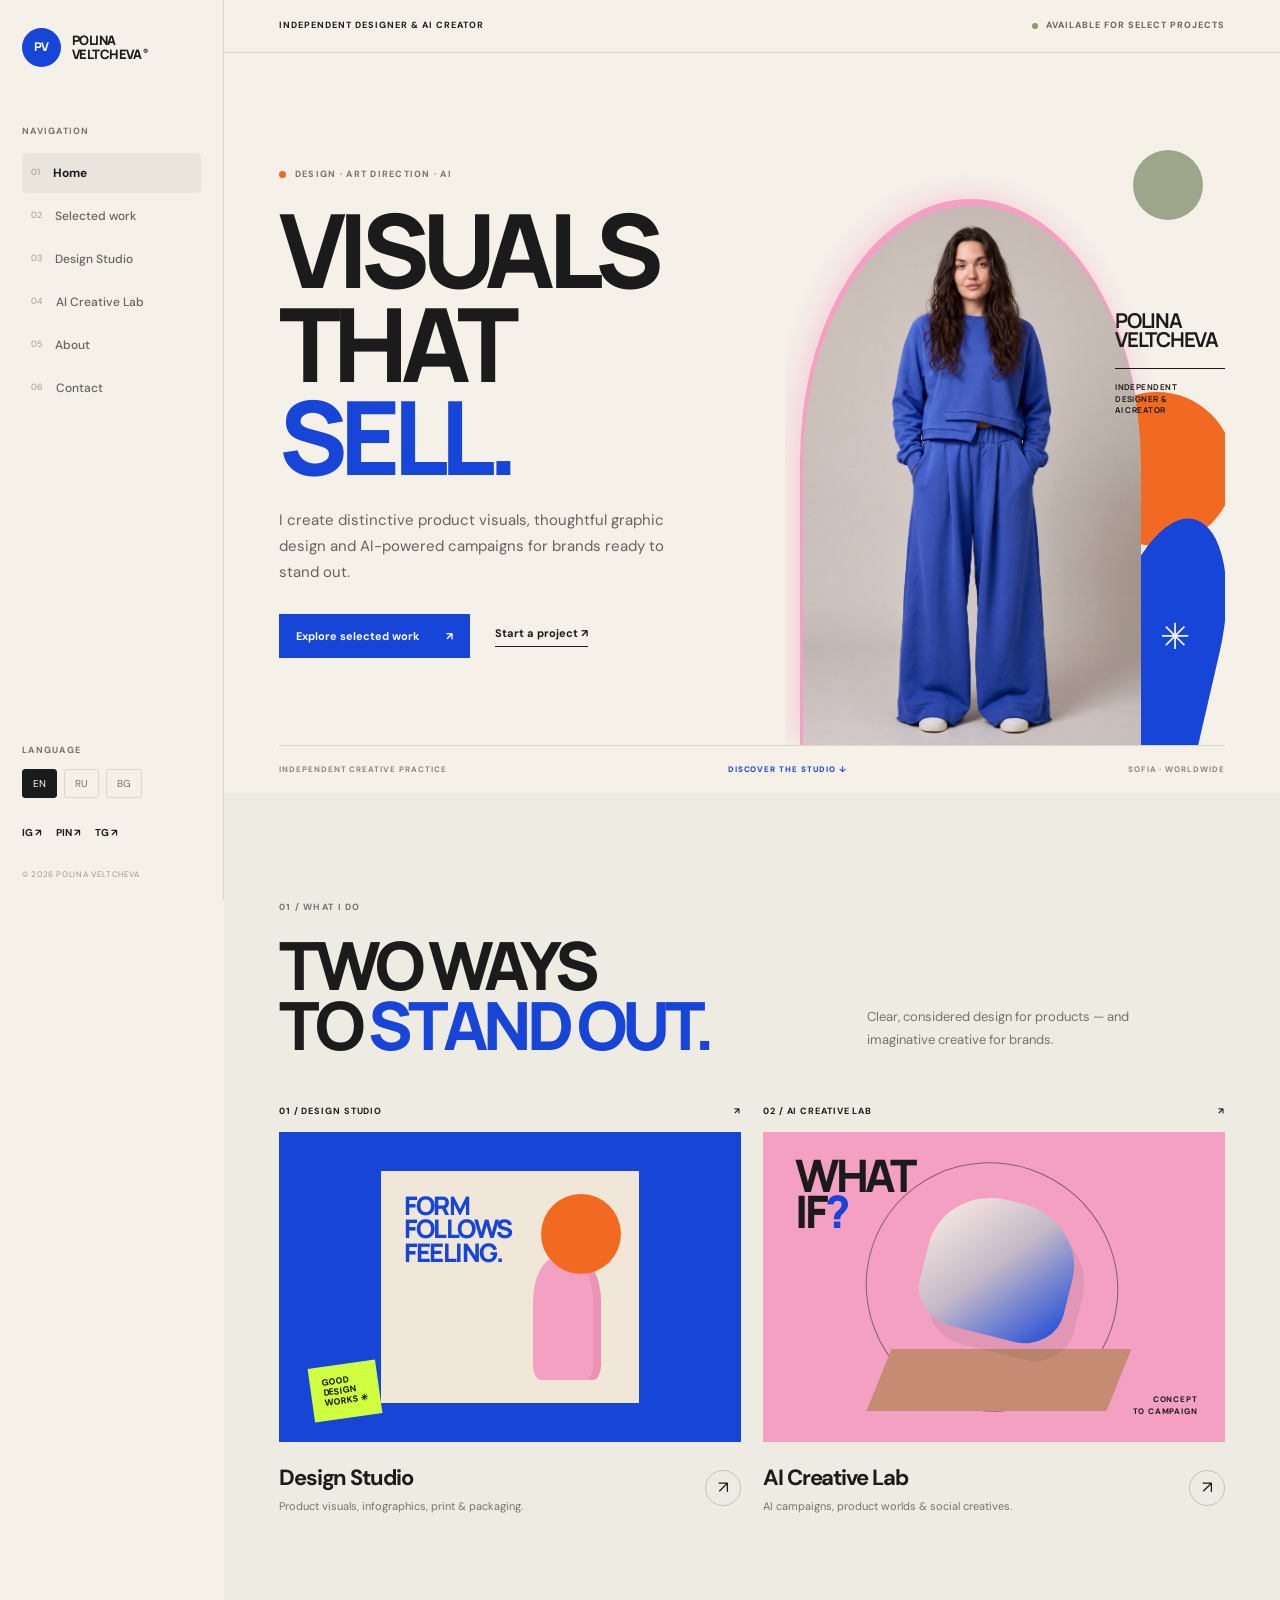
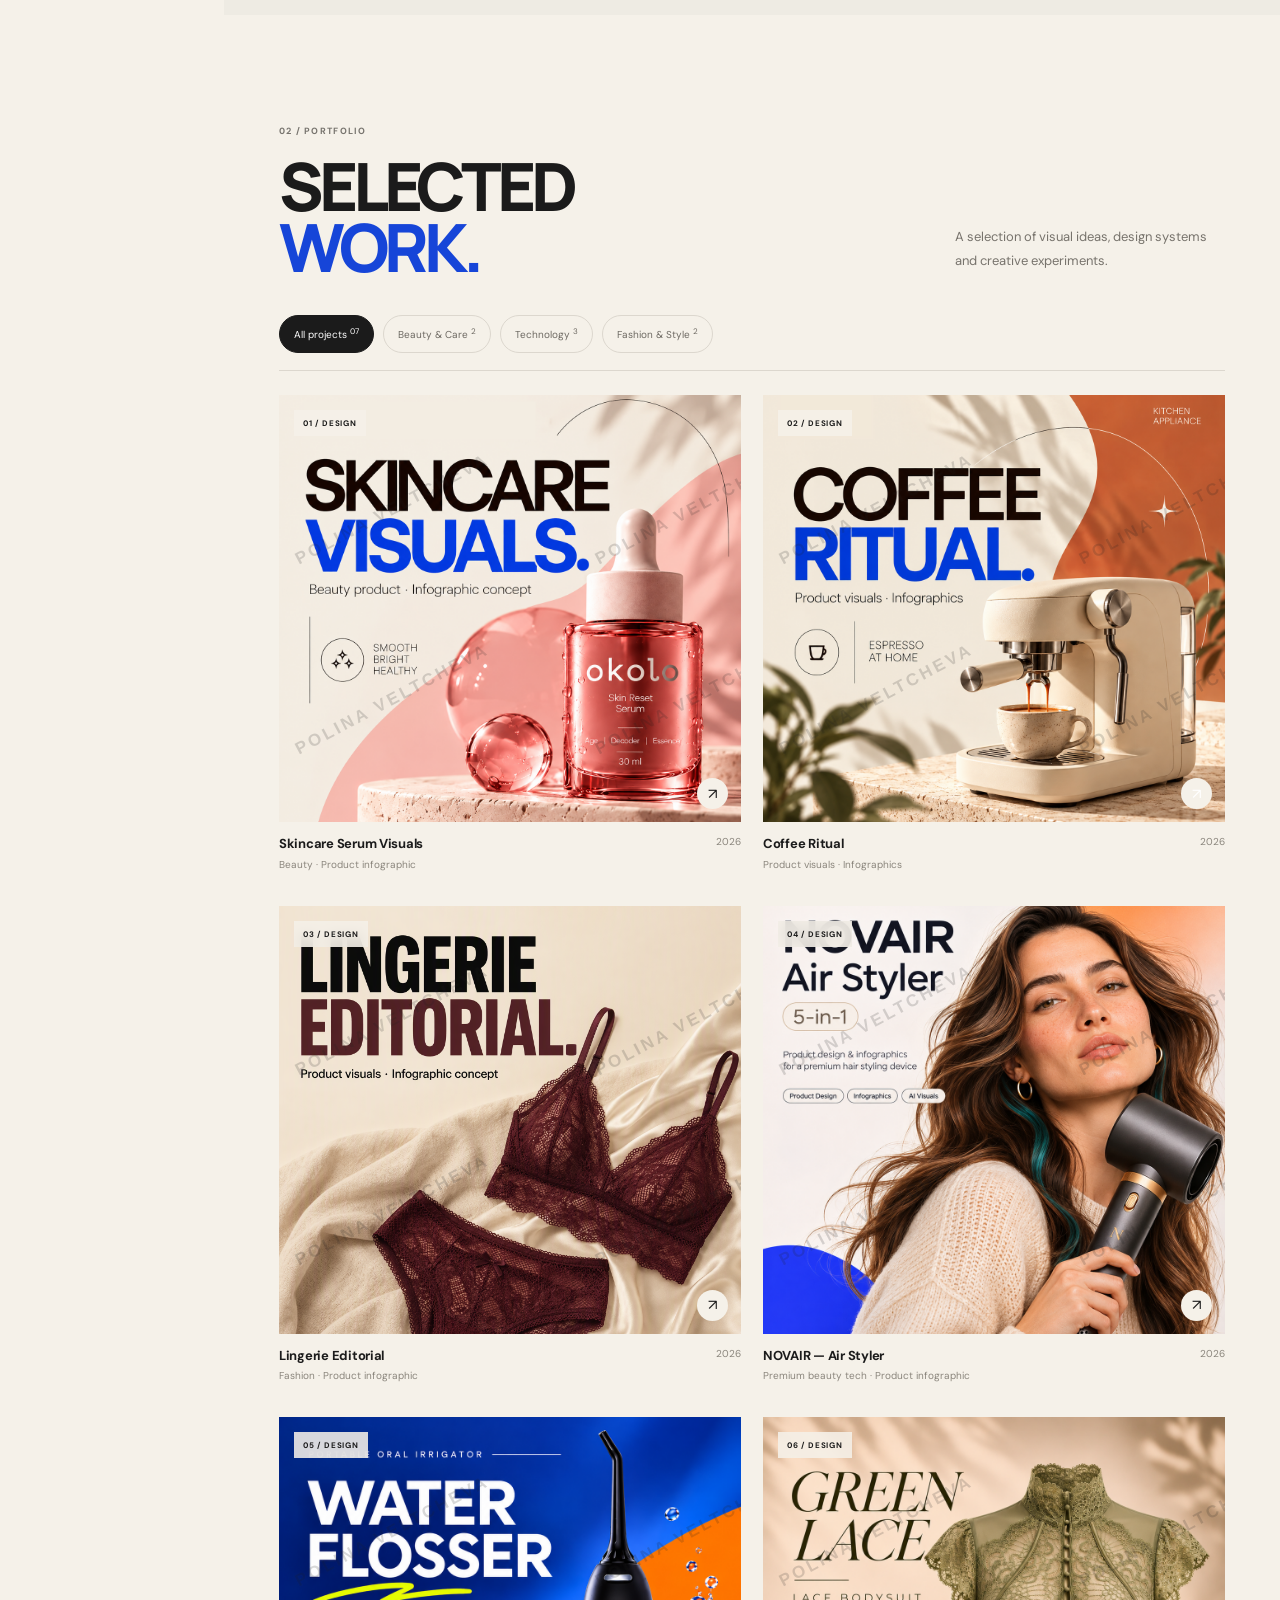
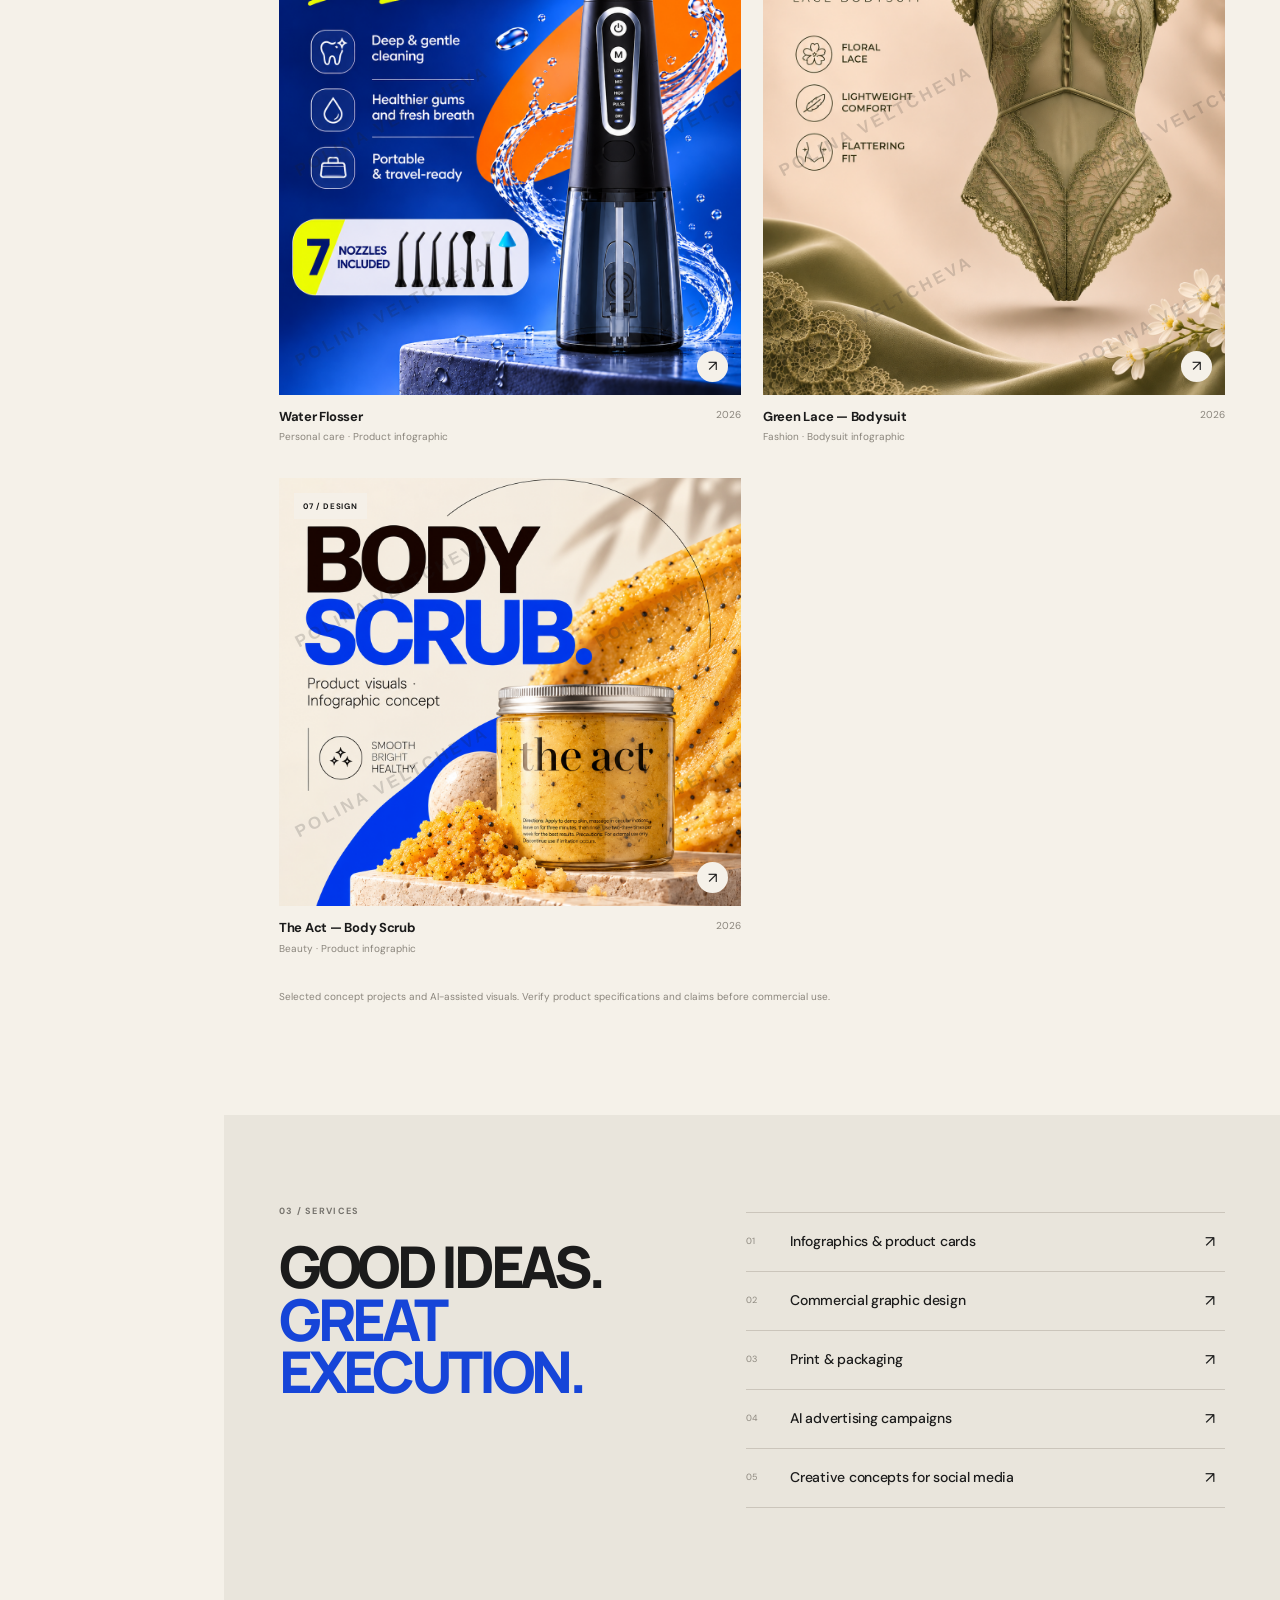
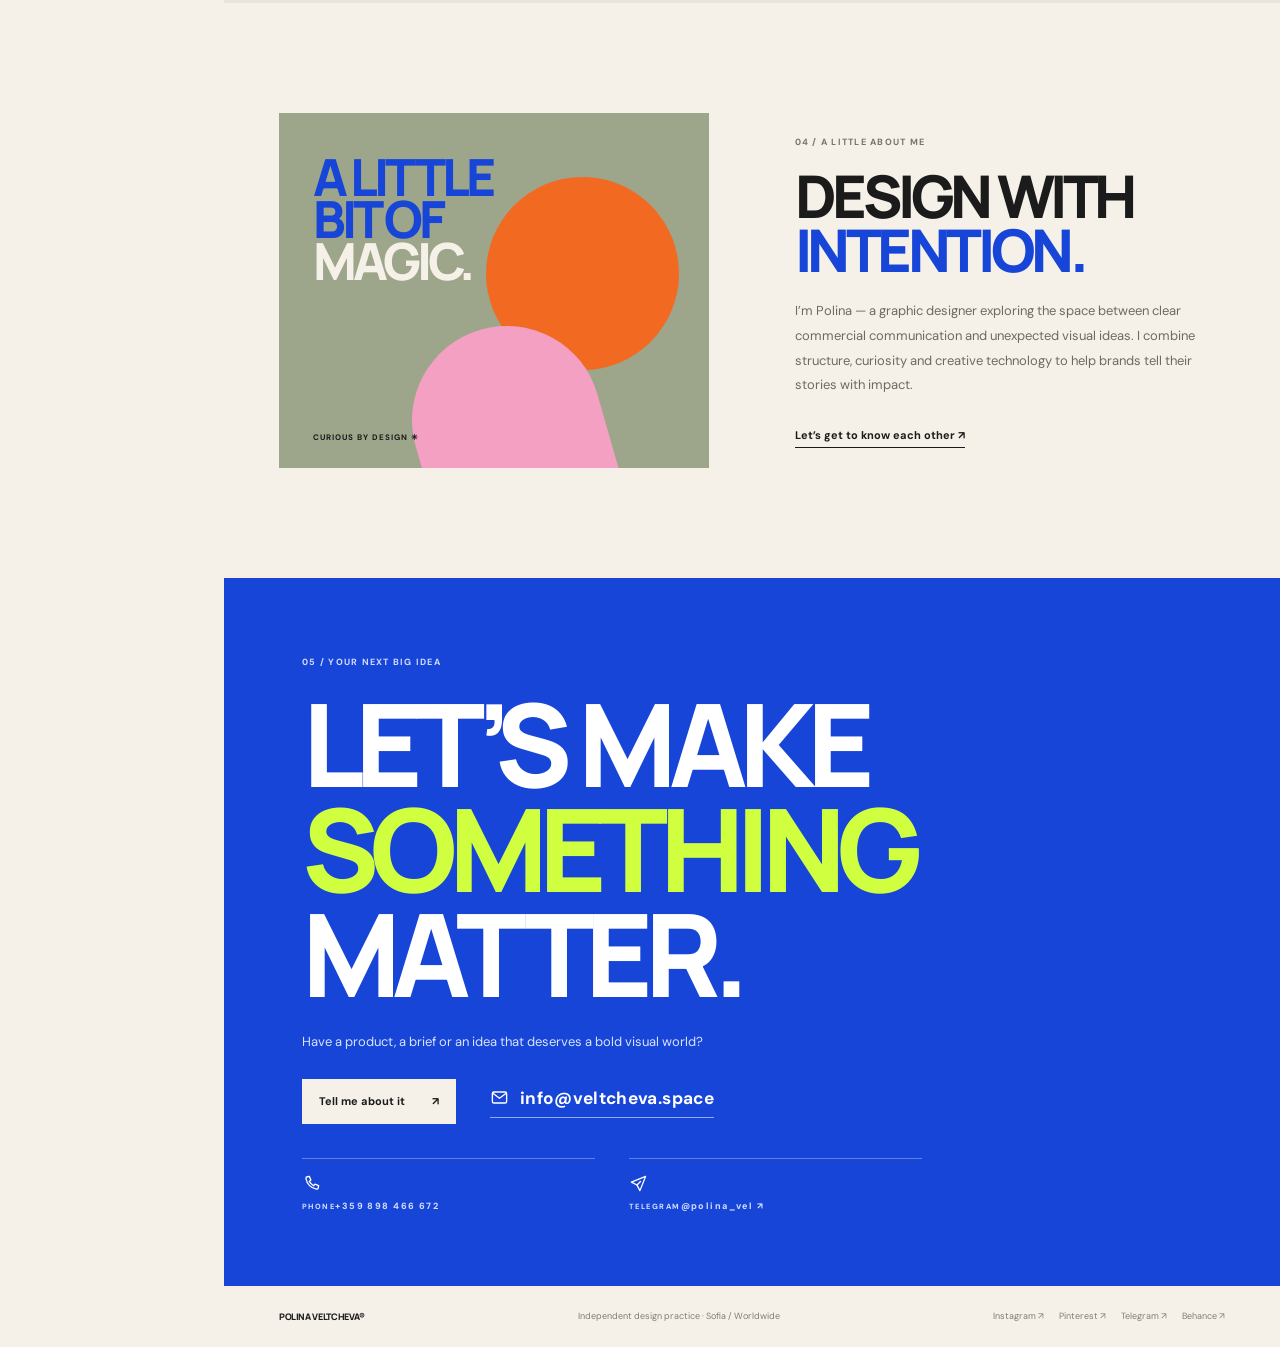
==== commit 0fe1f10f: "Rebuild contact section layout with aligned contact links" ====
--- a/index.html
+++ b/index.html
@@ -79,10 +79,19 @@
       <div class="service-list"><div><span>01</span><h3 data-i18n="service1">Infographics & product cards</h3><b>↗</b></div><div><span>02</span><h3 data-i18n="service2">Commercial graphic design</h3><b>↗</b></div><div><span>03</span><h3 data-i18n="service3">Print & packaging</h3><b>↗</b></div><div><span>04</span><h3 data-i18n="service4">AI advertising campaigns</h3><b>↗</b></div><div><span>05</span><h3 data-i18n="service5">Creative concepts for social media</h3><b>↗</b></div></div>
     </section>
     <section class="about section-pad" id="about"><div class="about-art"><div class="about-blue">A LITTLE<br>BIT OF<br><i>MAGIC.</i></div><div class="about-orange"></div><div class="about-pink"></div><span>CURIOUS BY DESIGN ✳</span></div><div class="about-copy"><p class="eyebrow">04 / A LITTLE ABOUT ME</p><h2 data-i18n-html="aboutTitle">DESIGN WITH<br><em>INTENTION.</em></h2><p data-i18n="aboutText">I’m Polina — a graphic designer exploring the space between clear commercial communication and unexpected visual ideas. I combine structure, curiosity and creative technology to help brands tell their stories with impact.</p><a class="text-link" href="#contact"><span data-i18n="moreAbout">Let's get to know each other</span> ↗</a></div></section>
-    <section class="contact section-pad" id="contact"><div class="contact-inner"><p class="eyebrow">05 / YOUR NEXT BIG IDEA</p><h2 data-i18n-html="contactTitle">LET’S MAKE<br><em>SOMETHING</em><br>MATTER.</h2><p data-i18n="contactDesc">Have a product, a brief or an idea that deserves a bold visual world?</p><a class="button button-cream" href="mailto:info@veltcheva.space"><span data-i18n="contactButton">Tell me about it</span><span>↗</span></a><a class="contact-email" href="mailto:info@veltcheva.space"><svg class="contact-icon" viewBox="0 0 24 24" aria-hidden="true"><rect x="3" y="5" width="18" height="14" rx="2"></rect><path d="m4 7 8 6 8-6"></path></svg><span>info@veltcheva.space</span></a><div class="contact-details">
-          <a href="tel:+359898466672"><span class="contact-label"><svg class="contact-icon" viewBox="0 0 24 24" aria-hidden="true"><path d="M6.6 3.5 9.2 3l2 4.7-2 1.7a15 15 0 0 0 5.4 5.4l1.7-2 4.7 2-.5 2.6a2 2 0 0 1-2.2 1.6A16.5 16.5 0 0 1 5 5.7a2 2 0 0 1 1.6-2.2Z"></path></svg>PHONE</span>+359 898 466 672</a>
-          <a href="https://t.me/polina_vel" target="_blank" rel="noopener noreferrer"><span class="contact-label"><svg class="contact-icon" viewBox="0 0 24 24" aria-hidden="true"><path d="m21 3-7.2 18-3.7-7.1L3 10.2 21 3Z"></path><path d="m10.1 13.9 4.4-4.4"></path></svg>TELEGRAM</span>@polina_vel ↗</a>
-        </div><span class="contact-spark">✳</span></div></section>
+    <section class="contact section-pad" id="contact"><div class="contact-inner">
+      <p class="eyebrow">05 / YOUR NEXT BIG IDEA</p>
+      <h2 data-i18n-html="contactTitle">LET’S MAKE<br><em>SOMETHING</em><br>MATTER.</h2>
+      <p class="contact-description" data-i18n="contactDesc">Have a product, a brief or an idea that deserves a bold visual world?</p>
+      <div class="contact-actions">
+        <a class="button button-cream" href="mailto:info@veltcheva.space"><span data-i18n="contactButton">Tell me about it</span><span>↗</span></a>
+        <a class="contact-email" href="mailto:info@veltcheva.space"><svg class="contact-icon" viewBox="0 0 24 24" aria-hidden="true"><rect x="3" y="5" width="18" height="14" rx="2"></rect><path d="m4 7 8 6 8-6"></path></svg><span>info@veltcheva.space</span></a>
+      </div>
+      <div class="contact-details">
+        <a href="tel:+359898466672"><svg class="contact-icon" viewBox="0 0 24 24" aria-hidden="true"><path d="M6.6 3.5 9.2 3l2 4.7-2 1.7a15 15 0 0 0 5.4 5.4l1.7-2 4.7 2-.5 2.6a2 2 0 0 1-2.2 1.6A16.5 16.5 0 0 1 5 5.7a2 2 0 0 1 1.6-2.2Z"></path></svg><span><small>PHONE</small>+359 898 466 672</span></a>
+        <a href="https://t.me/polina_vel" target="_blank" rel="noopener noreferrer"><svg class="contact-icon" viewBox="0 0 24 24" aria-hidden="true"><path d="m21 3-7.2 18-3.7-7.1L3 10.2 21 3Z"></path><path d="m10.1 13.9 4.4-4.4"></path></svg><span><small>TELEGRAM</small>@polina_vel ↗</span></a>
+      </div>
+    </div></section>
     <footer class="footer"><a class="footer-brand" href="#home">POLINA VELTCHEVA®</a><span data-i18n="footerLine">Independent design practice · Sofia / Worldwide</span><div><a href="#contact">Instagram ↗</a><a href="#contact">Pinterest ↗</a><a href="#contact">Telegram ↗</a><a href="#contact">Behance ↗</a></div></footer>
   </main>
   <script src="script.js"></script>
--- a/styles.css
+++ b/styles.css
@@ -185,3 +185,33 @@
   }
   .contact-details a{font-size:14px}
 }
+
+
+/* Contact method icons */
+.contact-email{
+  display:inline-flex;
+  align-items:center;
+  gap:11px;
+}
+.contact-icon{
+  display:inline-block;
+  flex:0 0 19px;
+  width:19px;
+  height:19px;
+  fill:none;
+  stroke:currentColor;
+  stroke-width:1.7;
+  stroke-linecap:round;
+  stroke-linejoin:round;
+}
+.contact-label{
+  display:inline-flex!important;
+  flex-direction:row;
+  align-items:center;
+  gap:8px;
+}
+.contact-label .contact-icon{
+  width:15px;
+  height:15px;
+  flex-basis:15px;
+}
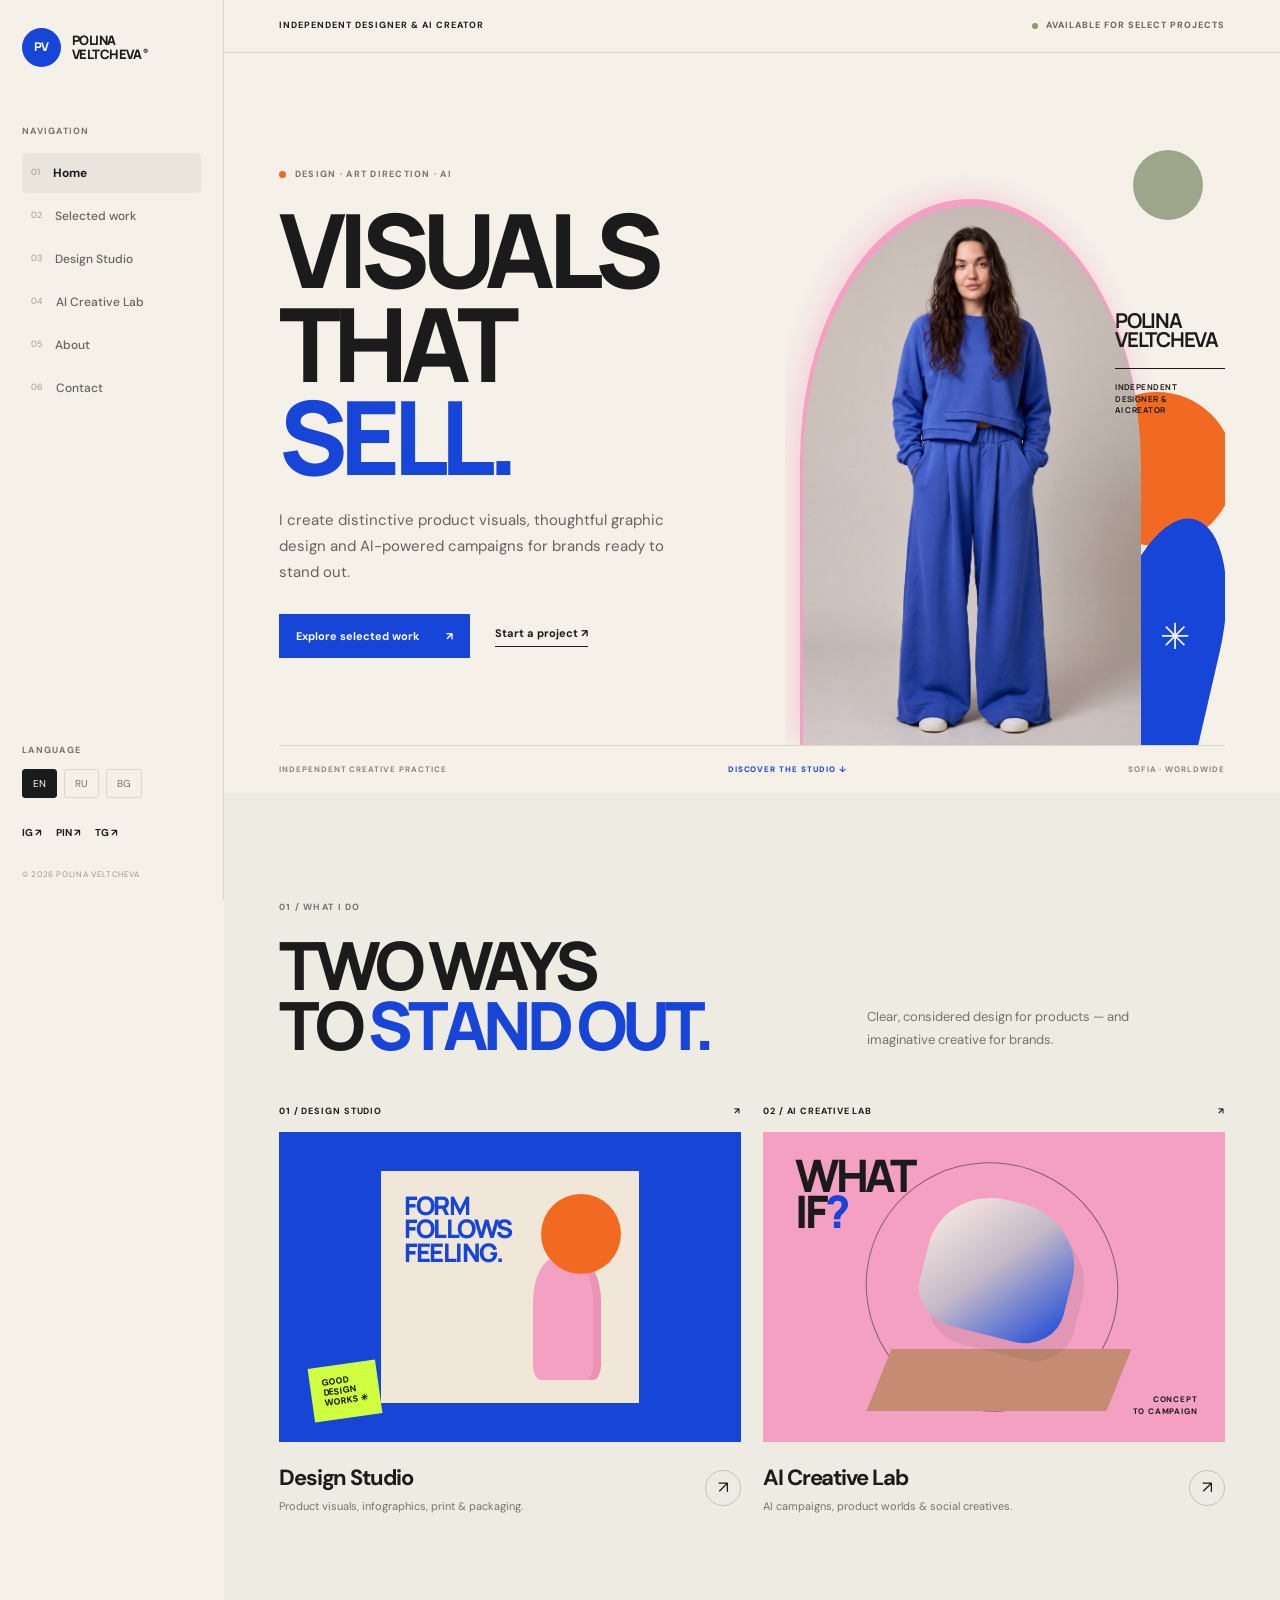
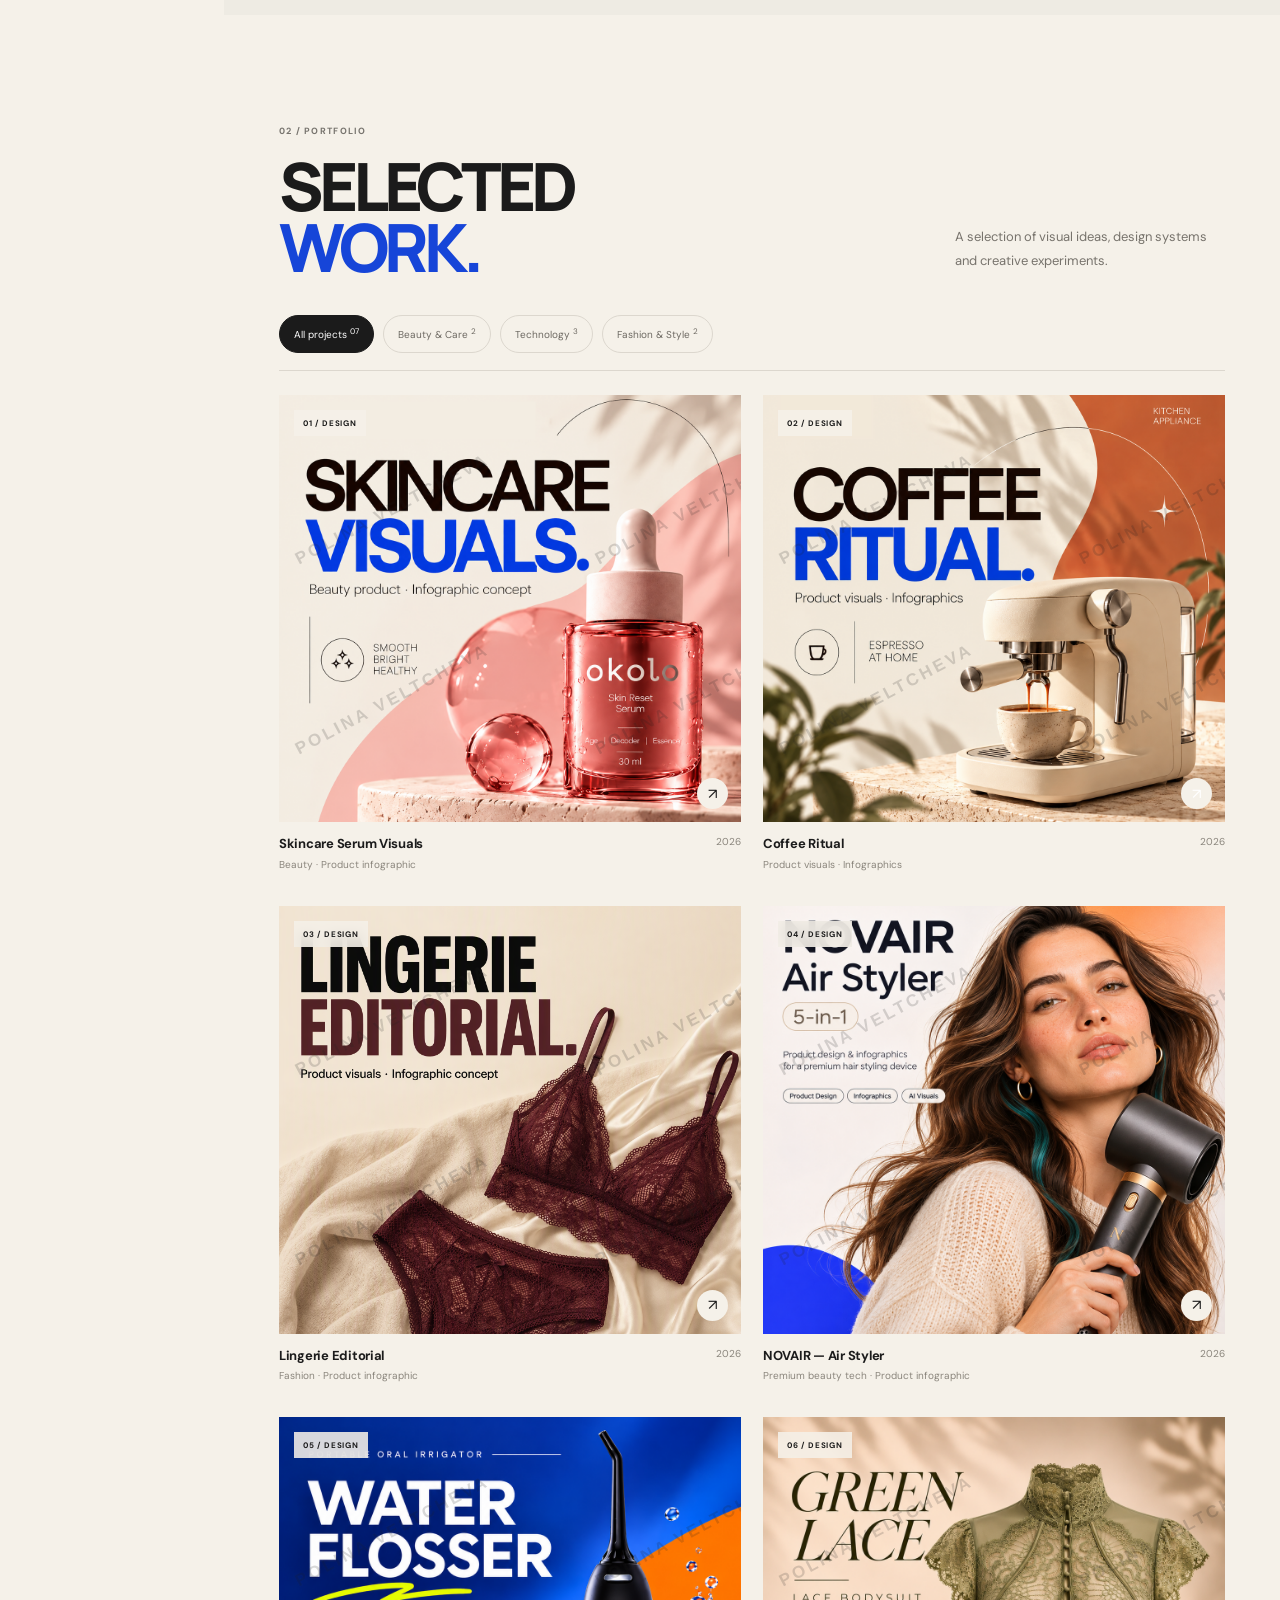
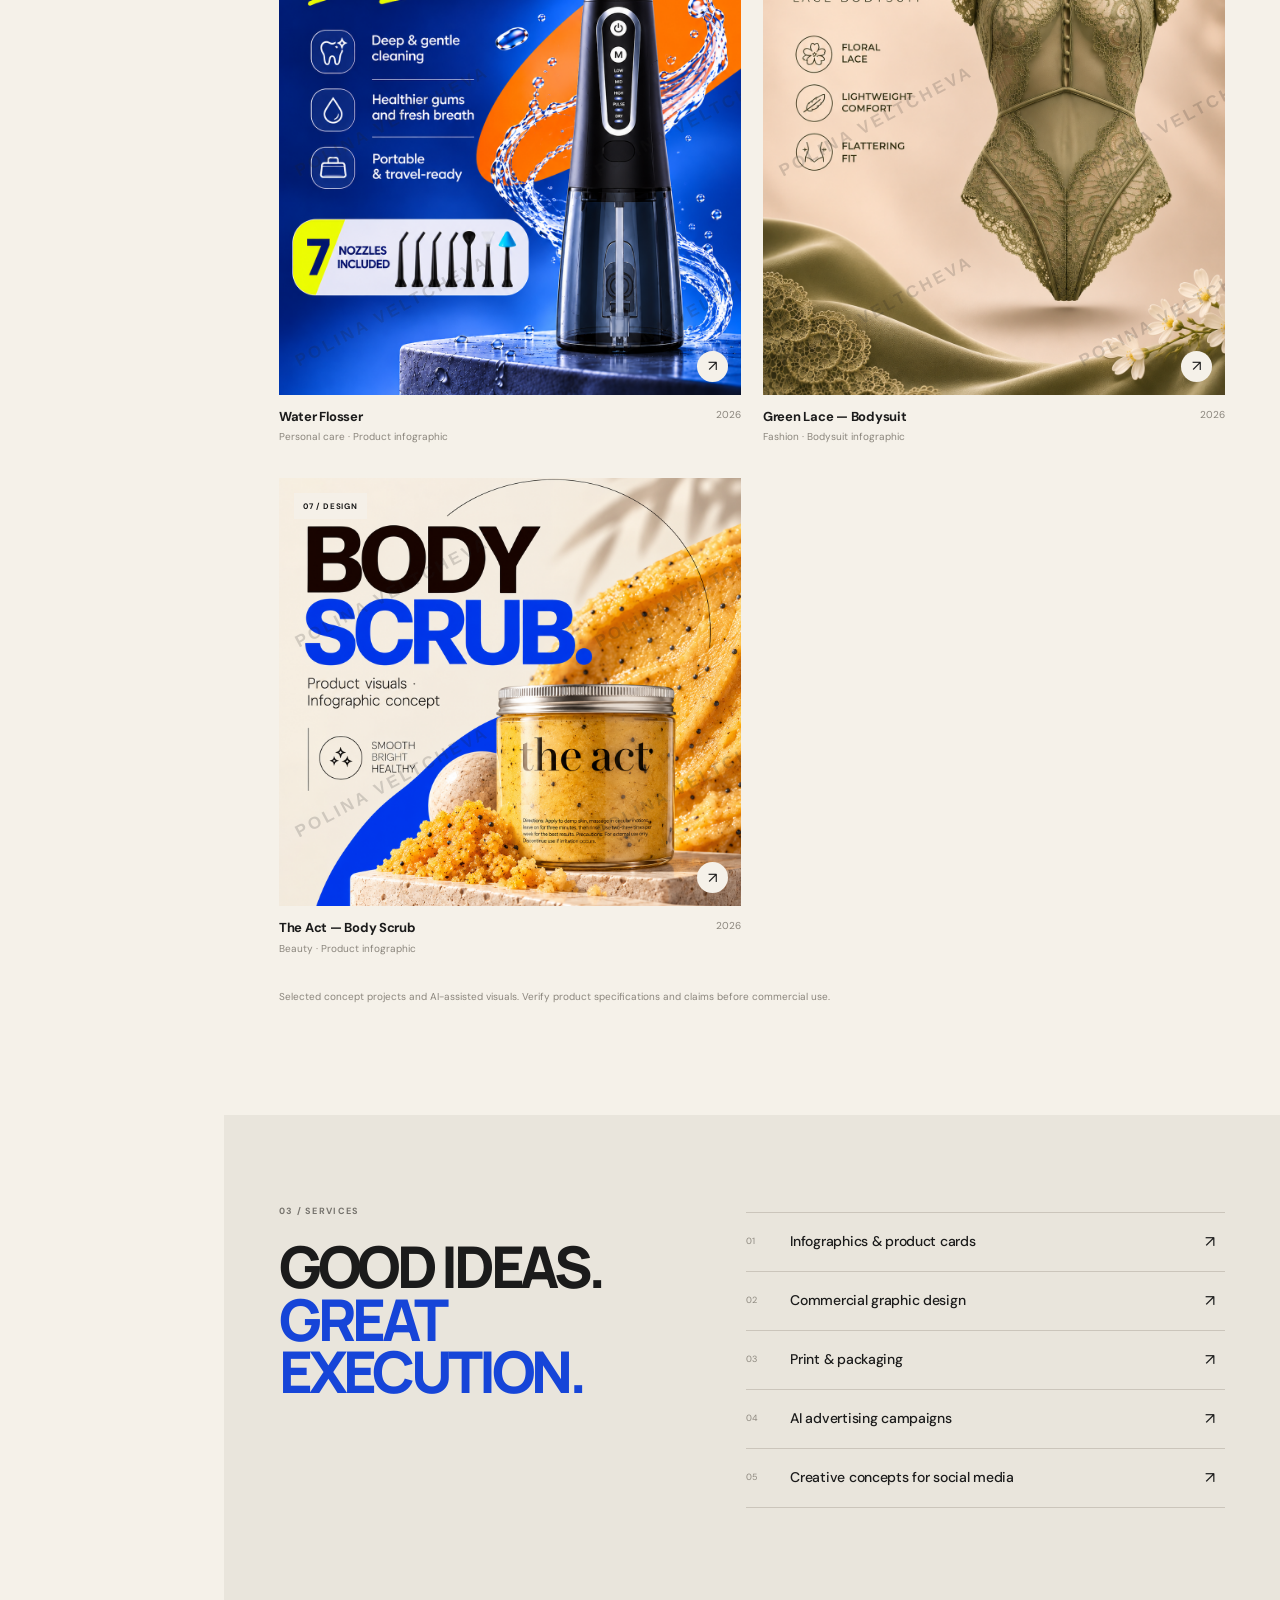
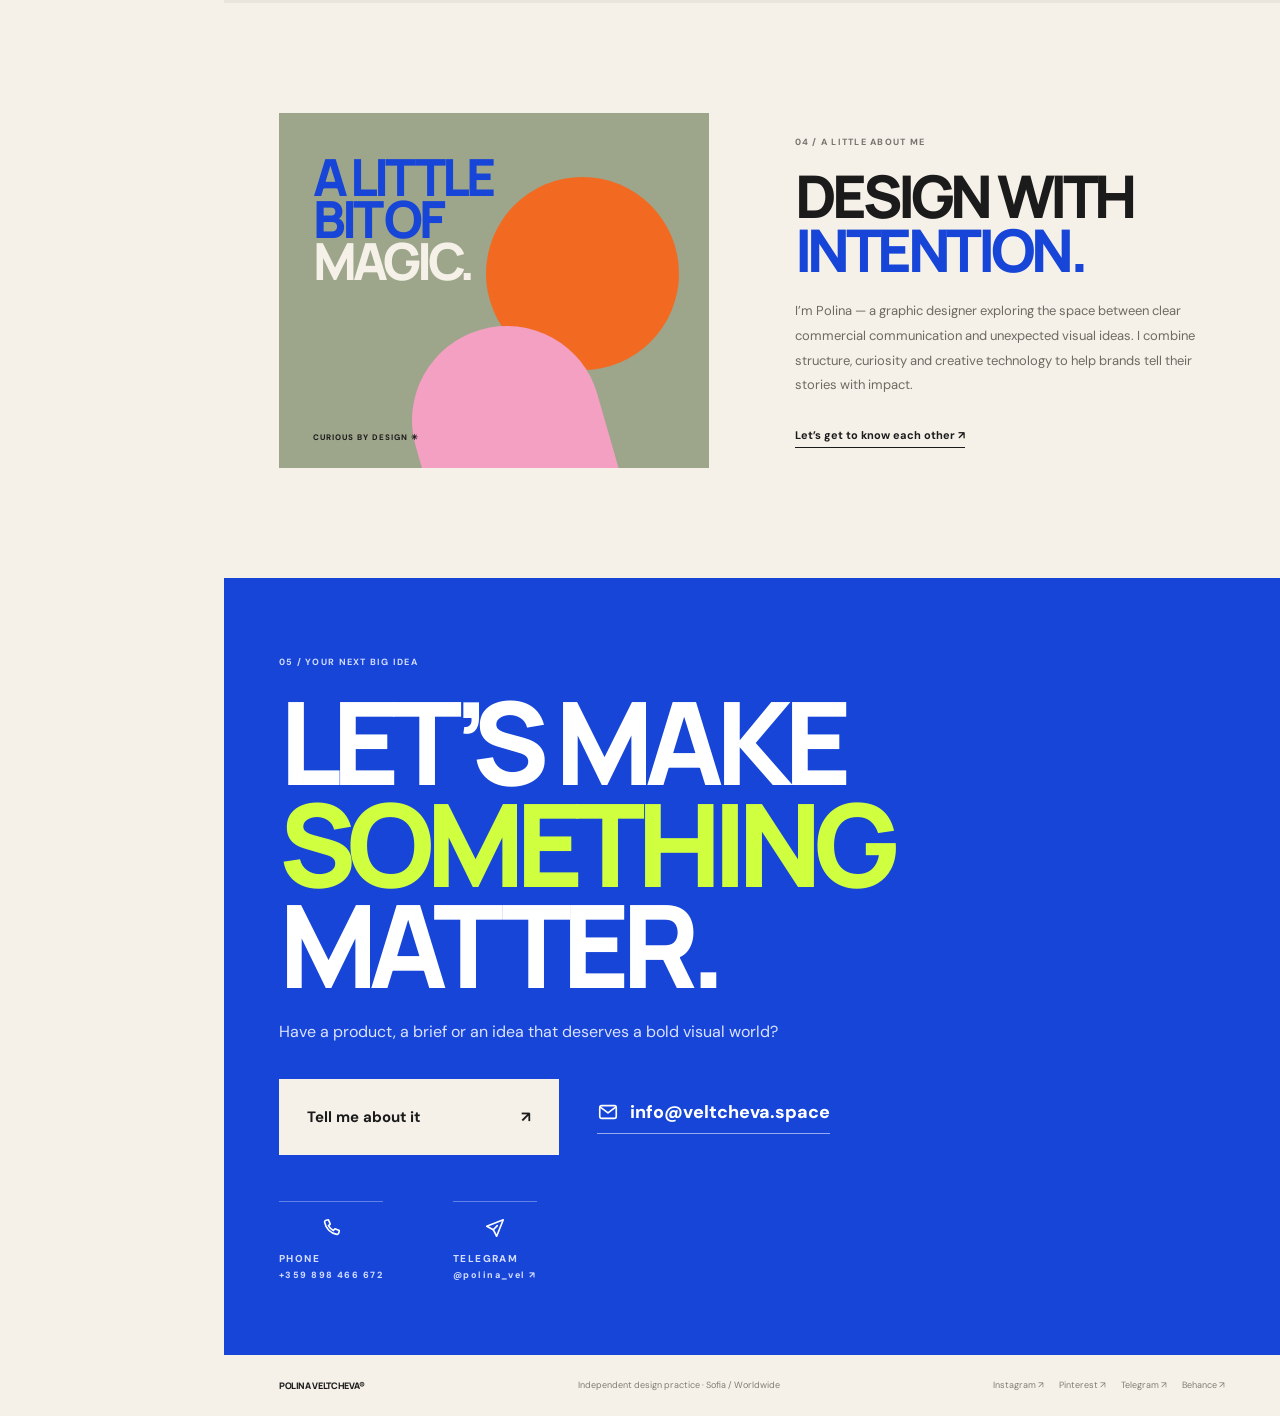
==== commit f42b773e: "Add social sharing preview metadata" ====
--- a/index.html
+++ b/index.html
@@ -3,6 +3,20 @@
 <head>
   <meta charset="utf-8"><meta name="viewport" content="width=device-width, initial-scale=1">
   <meta name="description" content="Graphic design, product visuals and AI-powered creative campaigns by Polina Veltcheva.">
+  <meta property="og:type" content="website">
+  <meta property="og:site_name" content="Polina Veltcheva">
+  <meta property="og:title" content="Polina Veltcheva — Design & AI Creative">
+  <meta property="og:description" content="Graphic design, product visuals and AI-powered creative campaigns by Polina Veltcheva.">
+  <meta property="og:url" content="https://veltcheva.space/">
+  <meta property="og:image" content="https://veltcheva.space/assets/images/og-cover.jpg">
+  <meta property="og:image:secure_url" content="https://veltcheva.space/assets/images/og-cover.jpg">
+  <meta property="og:image:type" content="image/jpeg">
+  <meta property="og:image:width" content="1200">
+  <meta property="og:image:height" content="630">
+  <meta name="twitter:card" content="summary_large_image">
+  <meta name="twitter:title" content="Polina Veltcheva — Design & AI Creative">
+  <meta name="twitter:description" content="Graphic design, product visuals and AI-powered creative campaigns by Polina Veltcheva.">
+  <meta name="twitter:image" content="https://veltcheva.space/assets/images/og-cover.jpg">
   <meta name="theme-color" content="#f5f1e9">
   <title>Polina Veltcheva — Design & AI Creative</title>
   <link rel="preconnect" href="https://fonts.googleapis.com"><link rel="preconnect" href="https://fonts.gstatic.com" crossorigin>
--- a/styles.css
+++ b/styles.css
@@ -215,3 +215,35 @@
   height:15px;
   flex-basis:15px;
 }
+
+
+/* Contact block: restore a clean, aligned layout */
+.contact{padding:78px 5.2% 75px;background:var(--blue);color:#fff}
+.contact-inner{position:relative;width:100%;max-width:1000px;margin:0 auto}
+.contact .eyebrow{color:#d4ddff}
+.contact h2{font-size:clamp(56px,9vw,120px);line-height:.88;margin:0 0 24px}
+.contact h2 em{color:var(--lime)}
+.contact-description{max-width:720px!important;margin:0 0 34px!important;color:#dce3ff;font-size:16px!important;line-height:1.6!important}
+.contact-actions{display:flex;align-items:center;gap:38px;flex-wrap:wrap;margin-bottom:46px}
+.contact-actions .button{min-width:280px;min-height:76px;justify-content:space-between;padding:22px 28px;font-size:15px}
+.contact-email{display:inline-flex;align-items:center;gap:11px;margin:0;color:#fff;font-size:18px;font-weight:800;letter-spacing:0;text-decoration:none;border-bottom:1px solid rgba(255,255,255,.55);padding:0 0 8px}
+.contact-email:hover{border-color:#fff}
+.contact-details{display:flex;align-items:flex-start;gap:70px;flex-wrap:wrap;margin:0;padding:0;border:0}
+.contact-details a{display:flex;align-items:center;gap:15px;color:#fff;text-decoration:none;font-size:18px;font-weight:800;letter-spacing:0}
+.contact-details a>span{display:grid;gap:7px}
+.contact-details small{font-size:10px;letter-spacing:.14em;color:#d4ddff;font-weight:800}
+.contact-details a:hover{text-decoration:underline;text-underline-offset:4px}
+.contact-icon{display:block;flex:0 0 22px;width:22px;height:22px;fill:none;stroke:#fff;stroke-width:1.8;stroke-linecap:round;stroke-linejoin:round}
+.contact-details .contact-icon{width:22px;height:22px}
+.contact-spark{display:none}
+@media(max-width:760px){
+ .contact{padding:65px 22px}
+ .contact h2{font-size:clamp(56px,14vw,95px)}
+ .contact-description{font-size:14px!important;margin-bottom:26px!important}
+ .contact-actions{align-items:flex-start;flex-direction:column;gap:24px;margin-bottom:34px}
+ .contact-actions .button{min-width:0;width:100%;min-height:64px}
+ .contact-email{font-size:15px}
+ .contact-details{gap:24px;flex-direction:column}
+ .contact-details a{font-size:16px}
+}
+
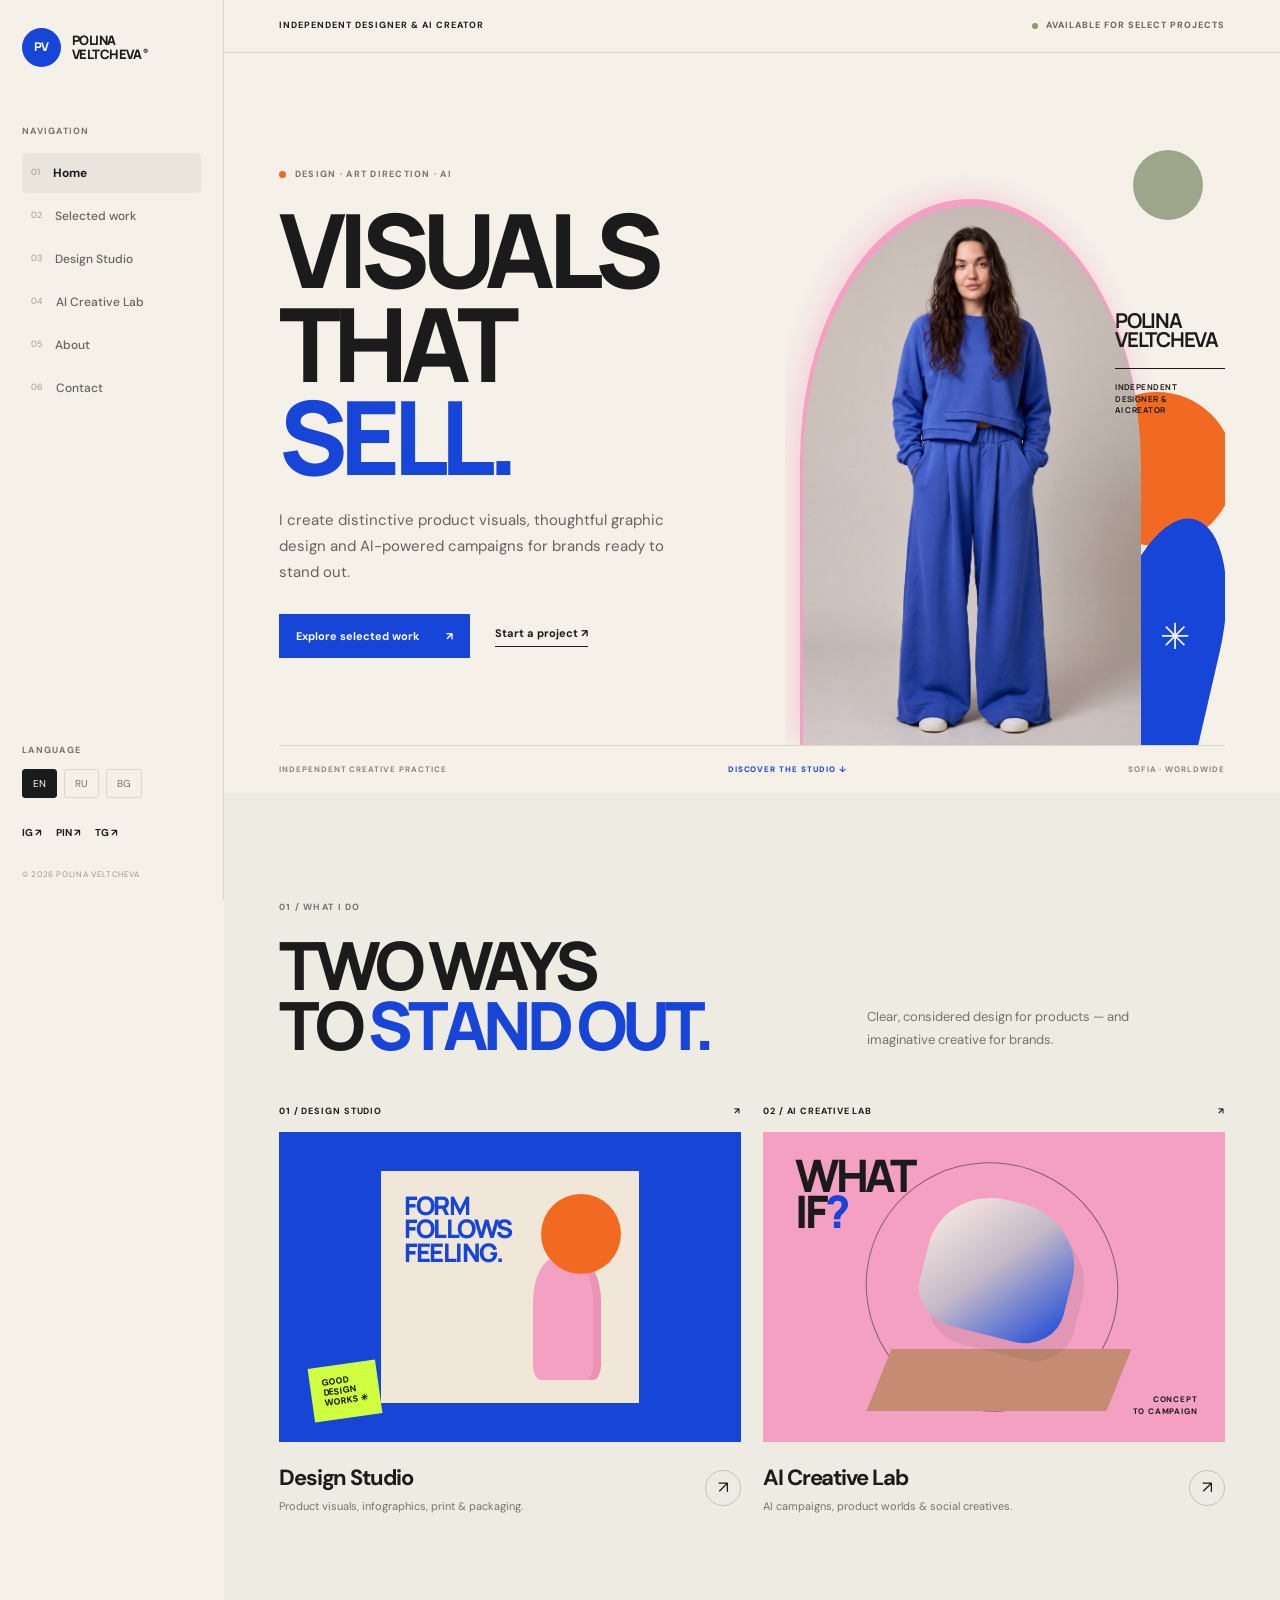
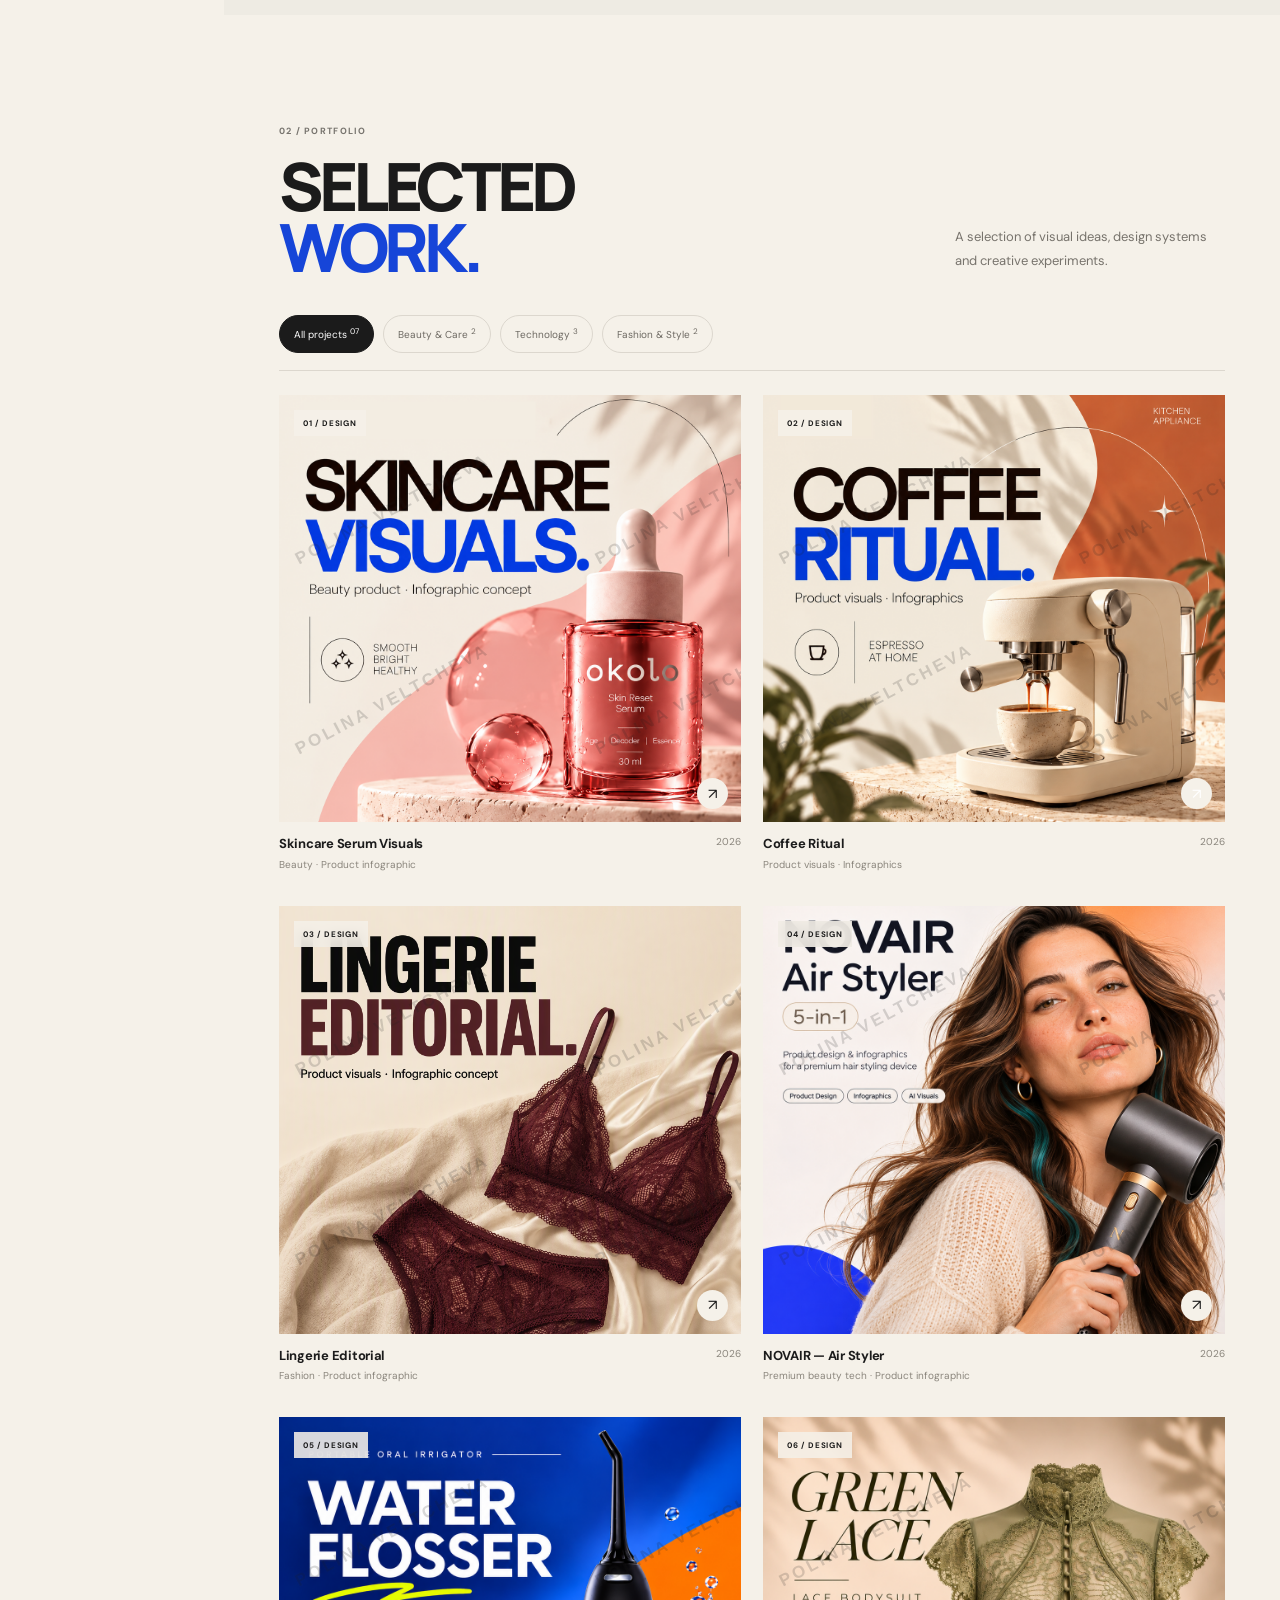
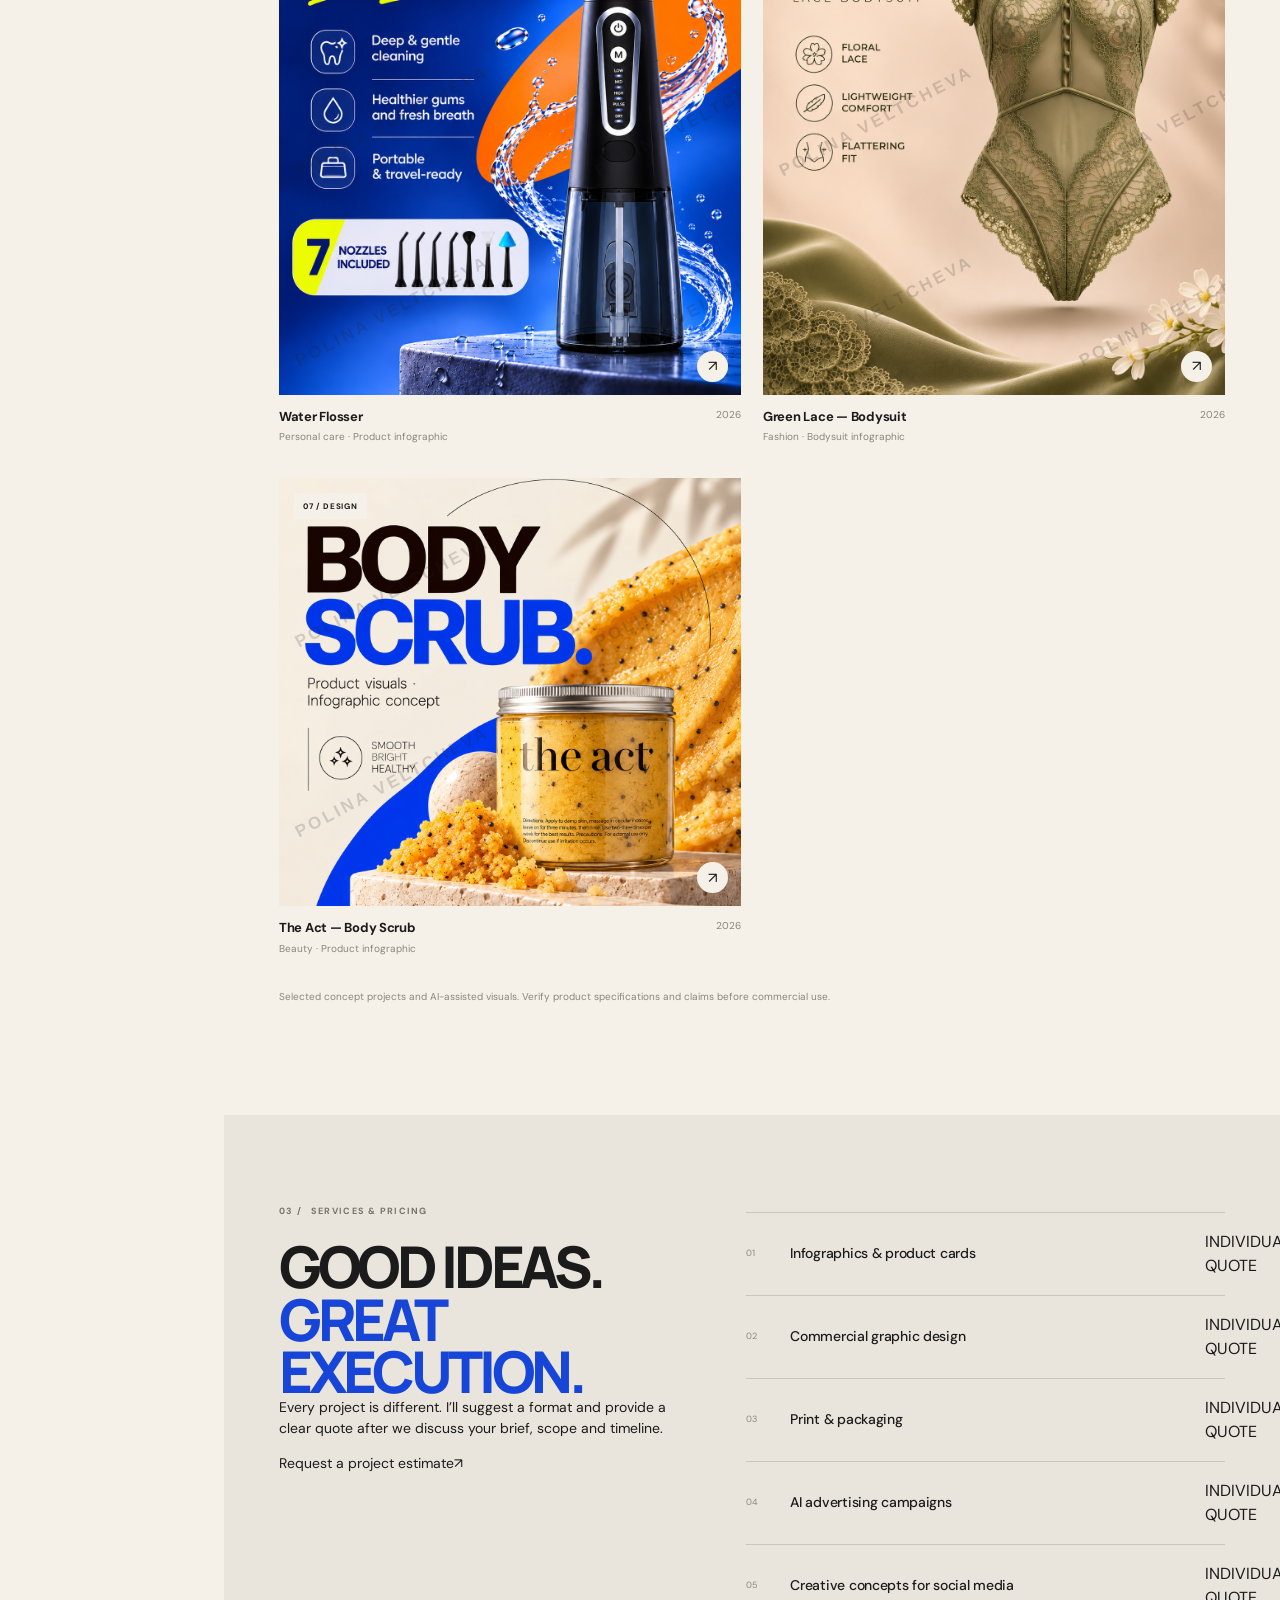
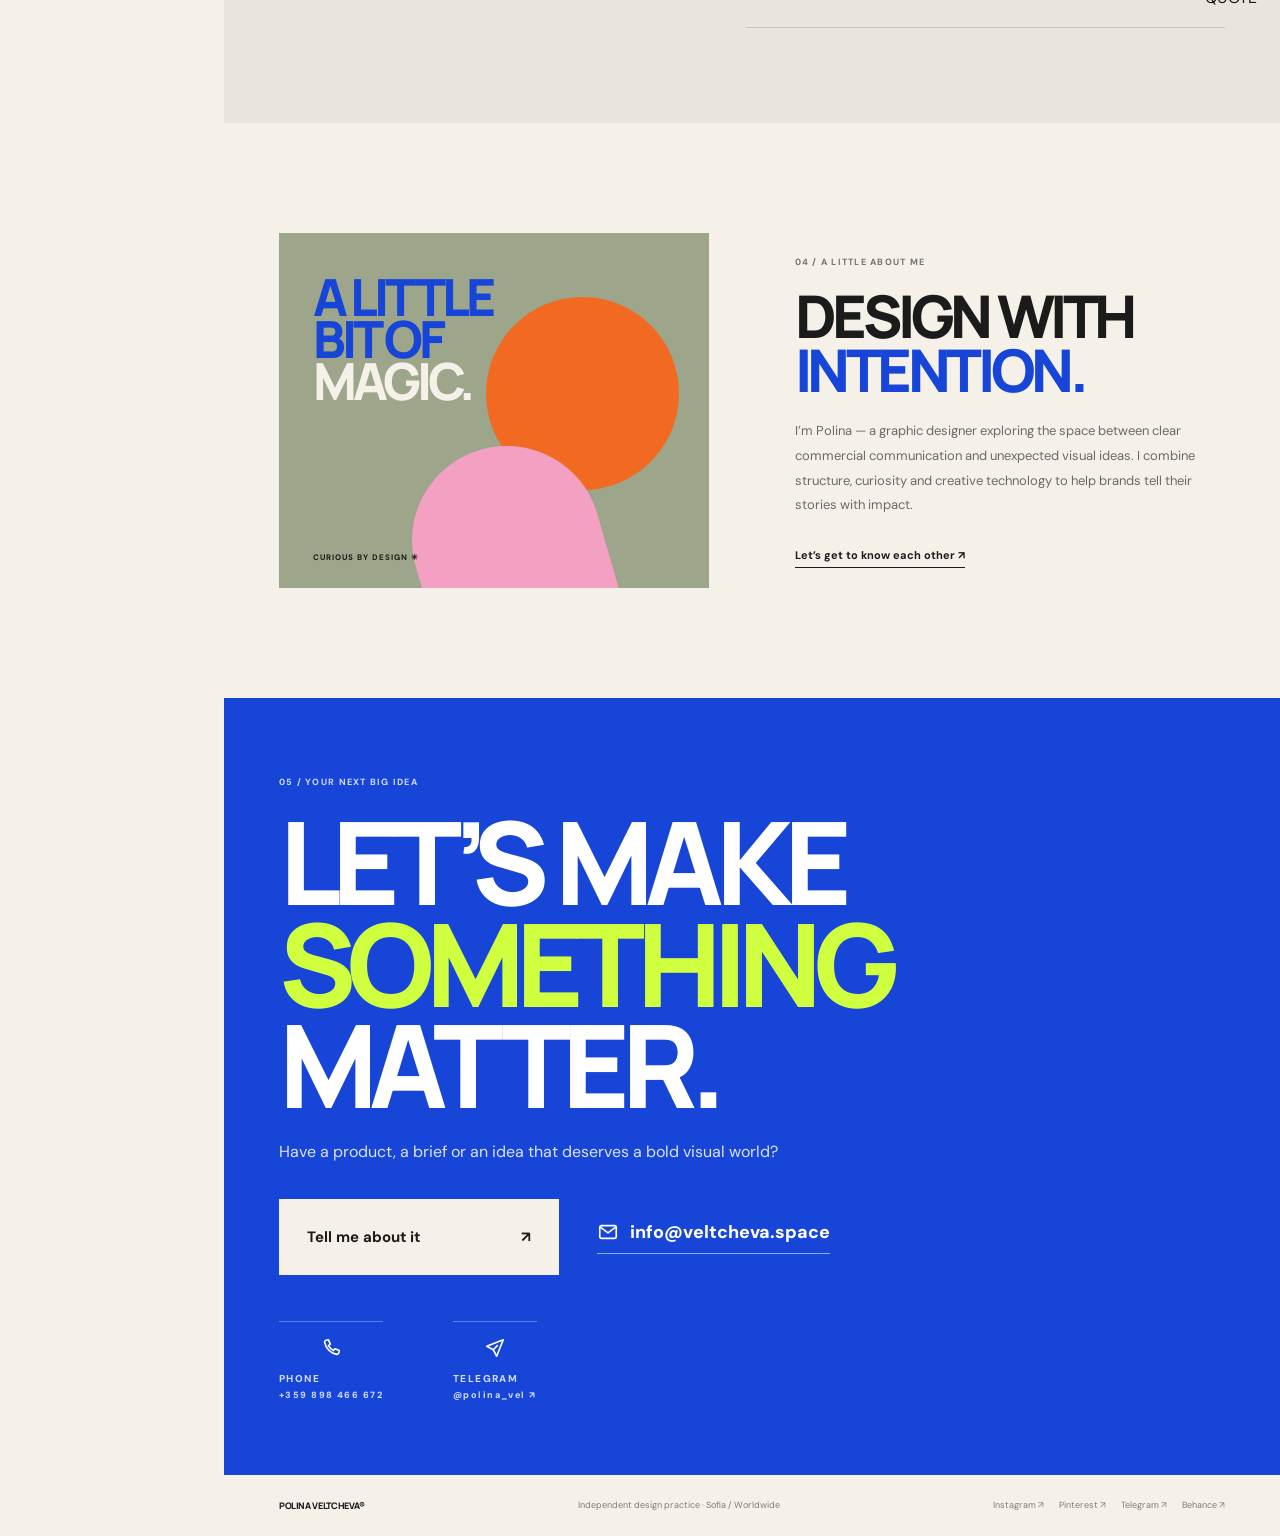
==== commit dd6e3a8c: "Add transparent services and individual pricing section" ====
--- a/index.html
+++ b/index.html
@@ -88,9 +88,20 @@
       </div>
       <p class="prototype-note" data-i18n="prototypeNote">Selected concept projects and AI-assisted visuals. Product specifications and claims should be verified before commercial use.</p>
     </section>
-    <section class="services section-pad" id="services">
-      <div><p class="eyebrow">03 / SERVICES</p><h2 data-i18n-html="servicesTitle">GOOD IDEAS.<br><em>GREAT EXECUTION.</em></h2></div>
-      <div class="service-list"><div><span>01</span><h3 data-i18n="service1">Infographics & product cards</h3><b>↗</b></div><div><span>02</span><h3 data-i18n="service2">Commercial graphic design</h3><b>↗</b></div><div><span>03</span><h3 data-i18n="service3">Print & packaging</h3><b>↗</b></div><div><span>04</span><h3 data-i18n="service4">AI advertising campaigns</h3><b>↗</b></div><div><span>05</span><h3 data-i18n="service5">Creative concepts for social media</h3><b>↗</b></div></div>
+    <section class="services section-pad pricing-section" id="services">
+      <div class="pricing-intro">
+        <p class="eyebrow">03 / <span data-i18n="pricingEyebrow">SERVICES & PRICING</span></p>
+        <h2 data-i18n-html="servicesTitle">GOOD IDEAS.<br><em>GREAT EXECUTION.</em></h2>
+        <p class="pricing-note" data-i18n="pricingIntro">Every project is different. I’ll suggest a format and provide a clear quote after we discuss your brief, scope and timeline.</p>
+        <a class="pricing-cta" href="#contact"><span data-i18n="pricingCta">Request a project estimate</span><span>↗</span></a>
+      </div>
+      <div class="service-list pricing-list">
+        <div><span>01</span><h3 data-i18n="service1">Infographics & product cards</h3><b data-i18n="priceOnRequest">INDIVIDUAL QUOTE</b></div>
+        <div><span>02</span><h3 data-i18n="service2">Commercial graphic design</h3><b data-i18n="priceOnRequest">INDIVIDUAL QUOTE</b></div>
+        <div><span>03</span><h3 data-i18n="service3">Print & packaging</h3><b data-i18n="priceOnRequest">INDIVIDUAL QUOTE</b></div>
+        <div><span>04</span><h3 data-i18n="service4">AI advertising campaigns</h3><b data-i18n="priceOnRequest">INDIVIDUAL QUOTE</b></div>
+        <div><span>05</span><h3 data-i18n="service5">Creative concepts for social media</h3><b data-i18n="priceOnRequest">INDIVIDUAL QUOTE</b></div>
+      </div>
     </section>
     <section class="about section-pad" id="about"><div class="about-art"><div class="about-blue">A LITTLE<br>BIT OF<br><i>MAGIC.</i></div><div class="about-orange"></div><div class="about-pink"></div><span>CURIOUS BY DESIGN ✳</span></div><div class="about-copy"><p class="eyebrow">04 / A LITTLE ABOUT ME</p><h2 data-i18n-html="aboutTitle">DESIGN WITH<br><em>INTENTION.</em></h2><p data-i18n="aboutText">I’m Polina — a graphic designer exploring the space between clear commercial communication and unexpected visual ideas. I combine structure, curiosity and creative technology to help brands tell their stories with impact.</p><a class="text-link" href="#contact"><span data-i18n="moreAbout">Let's get to know each other</span> ↗</a></div></section>
     <section class="contact section-pad" id="contact"><div class="contact-inner">
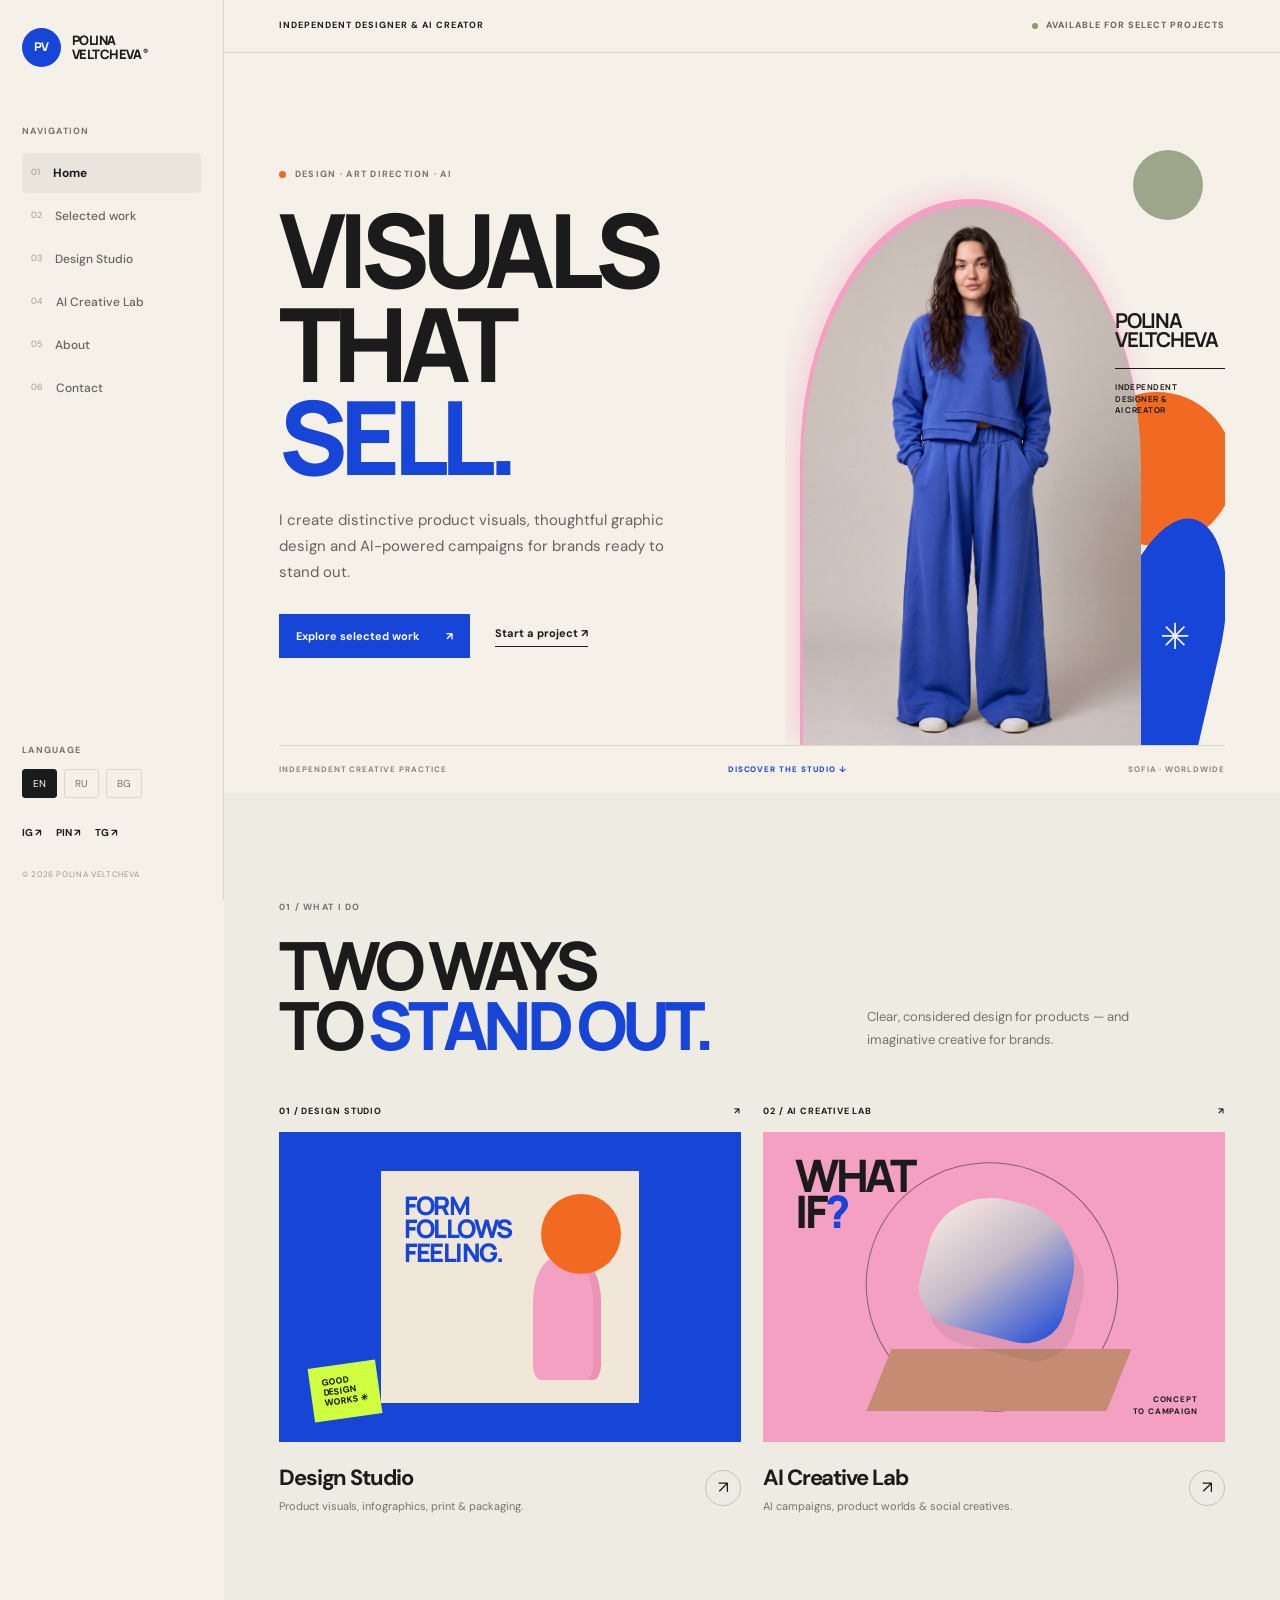
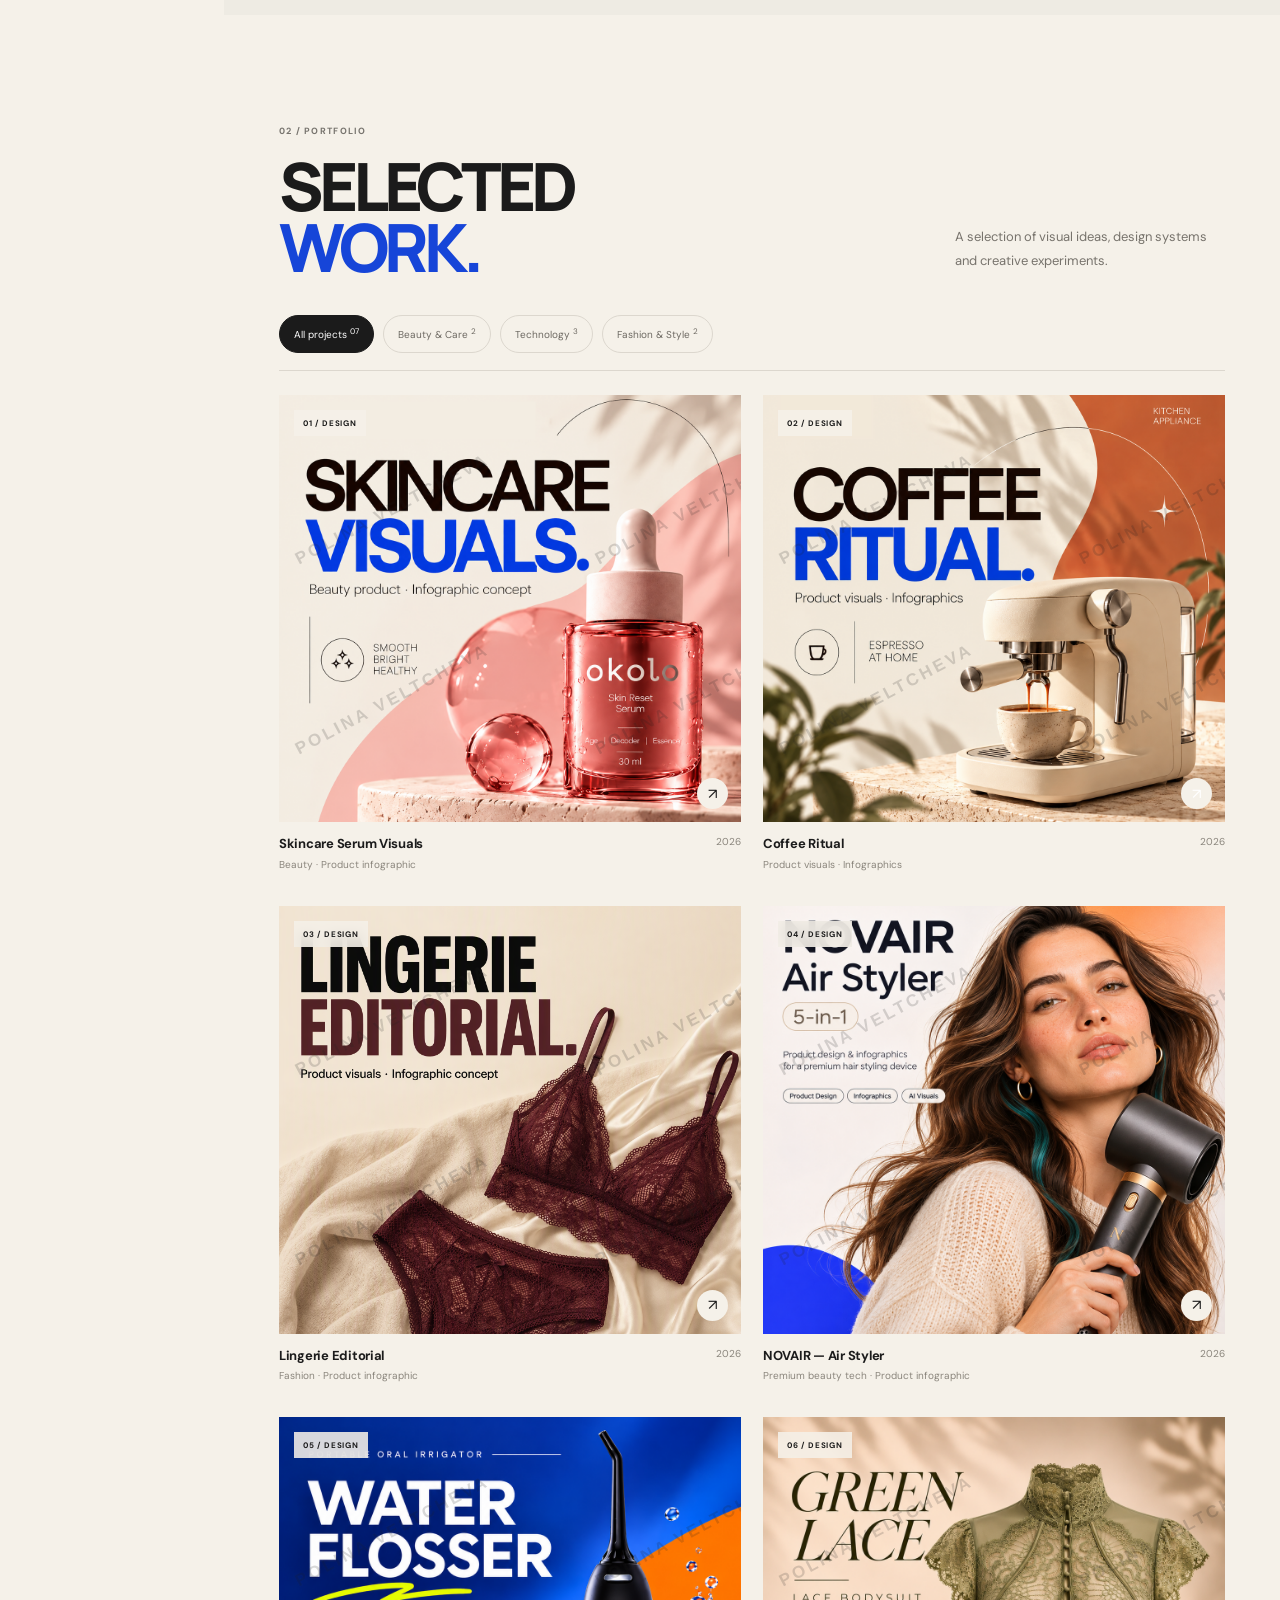
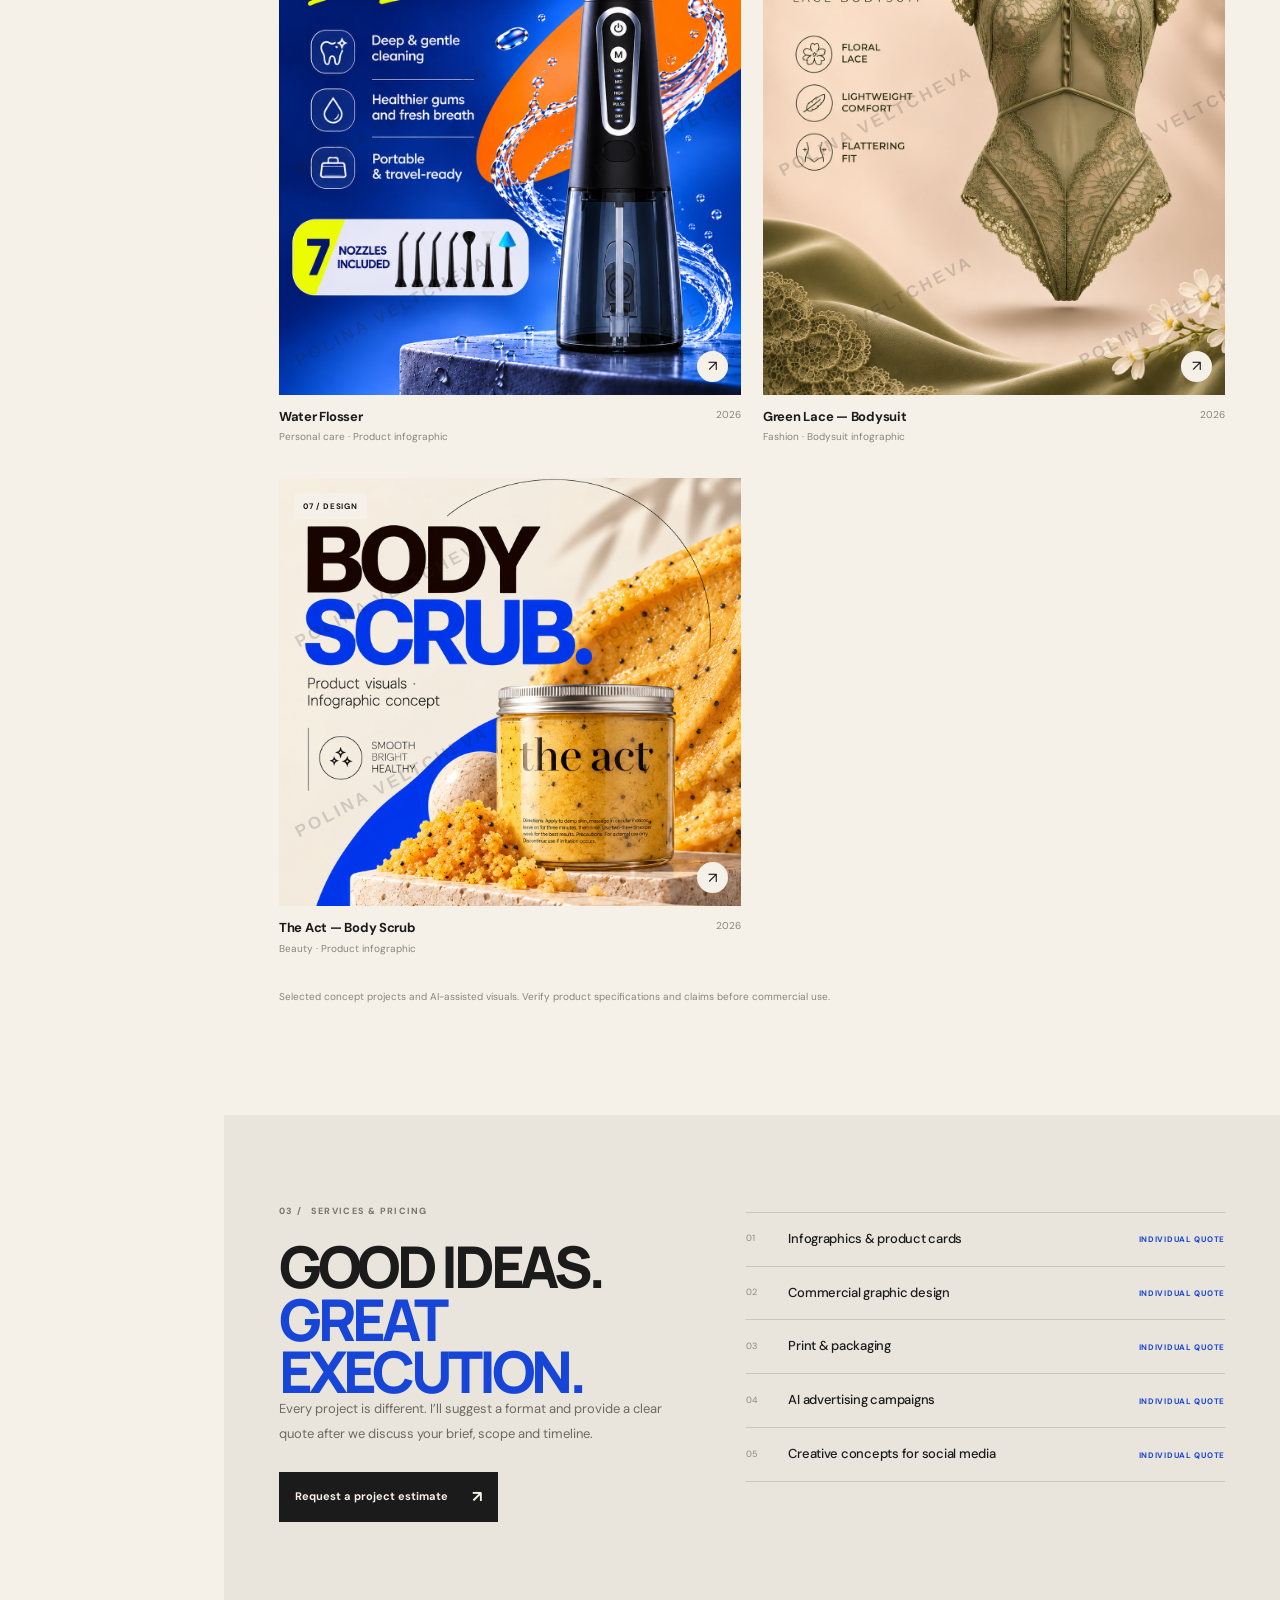
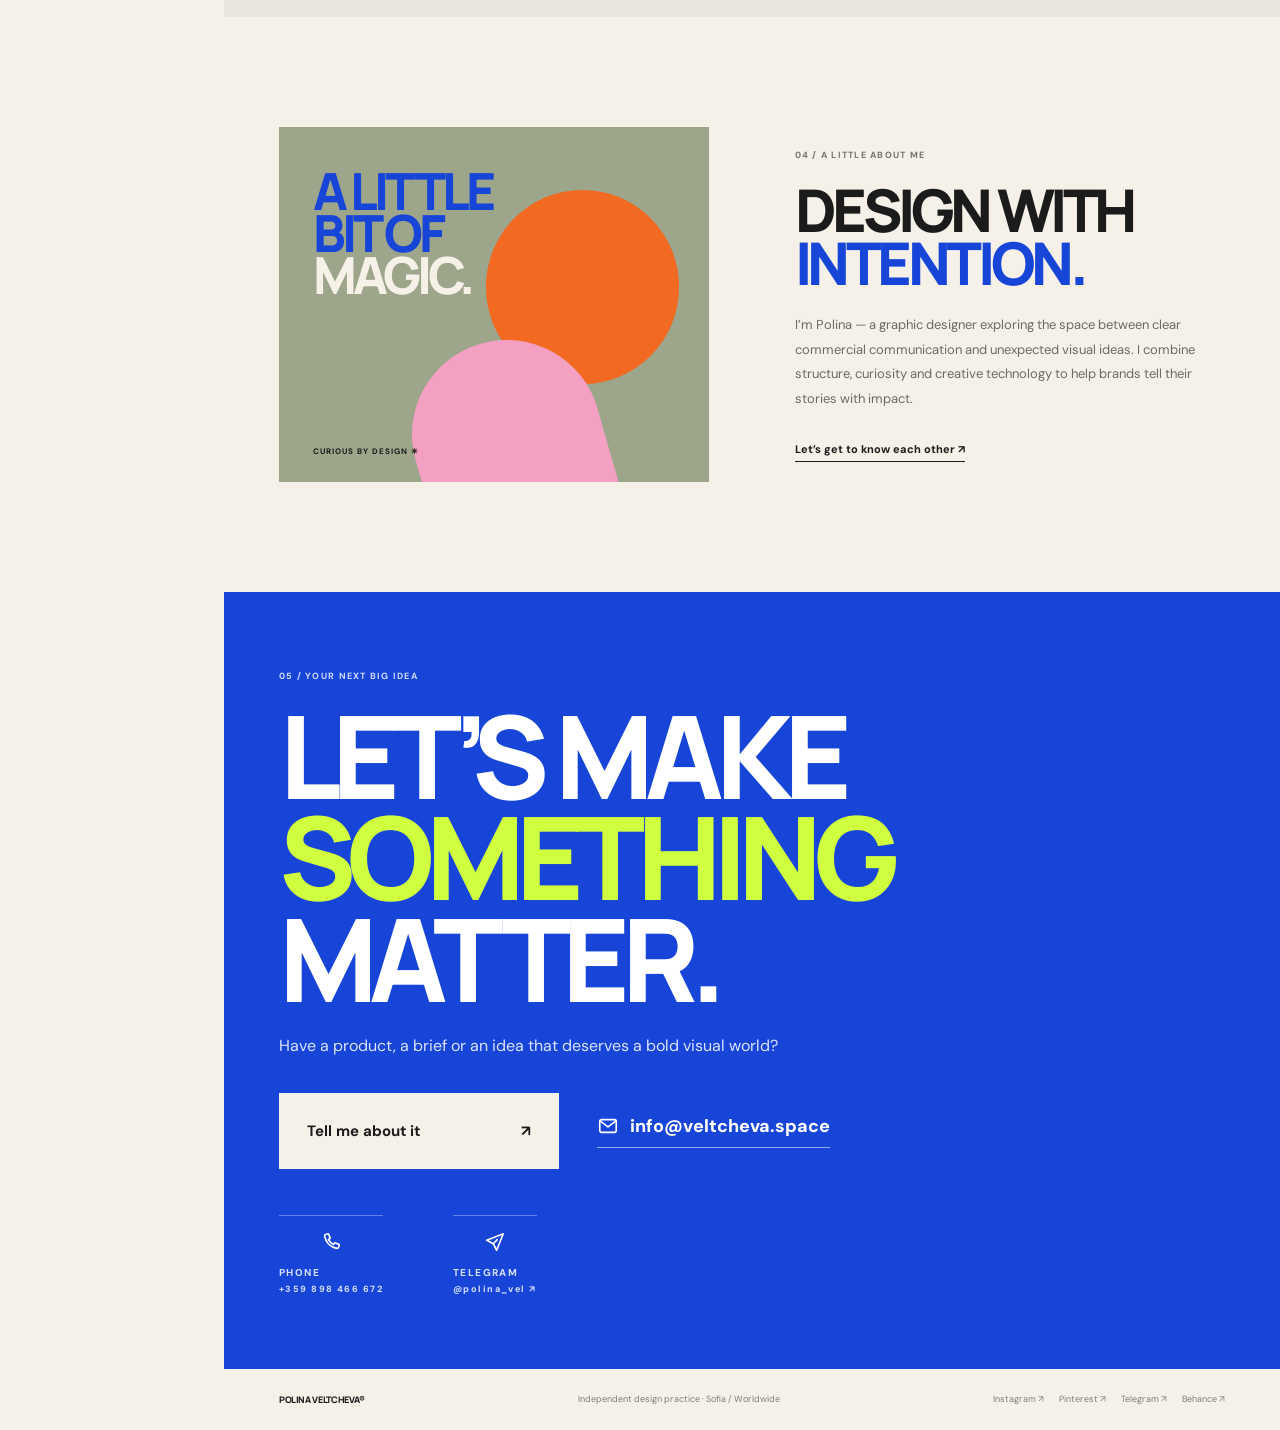
==== commit 47d5be74: "Link Design Studio navigation and feature card to standalone page" ====
--- a/index.html
+++ b/index.html
@@ -30,7 +30,7 @@
     <nav class="side-nav" aria-label="Main navigation">
       <a class="nav-link active" href="#home"><span>01</span><b data-i18n="navHome">Home</b></a>
       <a class="nav-link" href="#work"><span>02</span><b data-i18n="navWork">Selected work</b></a>
-      <a class="nav-link" href="#design"><span>03</span><b>Design Studio</b></a>
+      <a class="nav-link" href="design-studio.html"><span>03</span><b>Design Studio</b></a>
       <a class="nav-link" href="#ai-lab"><span>04</span><b>AI Creative Lab</b></a>
       <a class="nav-link" href="#about"><span>05</span><b data-i18n="navAbout">About</b></a>
       <a class="nav-link" href="#contact"><span>06</span><b data-i18n="navContact">Contact</b></a>
@@ -62,7 +62,7 @@
     <section class="directions section-pad" id="directions">
       <div class="section-heading"><p class="eyebrow">01 / WHAT I DO</p><h2 data-i18n-html="directionsTitle">TWO WAYS<br>TO <em>STAND OUT.</em></h2><p data-i18n="directionsDesc">Clear, considered design for products — and imaginative creative for brands.</p></div>
       <div class="direction-grid">
-        <a class="direction-card design-card" id="design" href="#work" data-filter-link="design">
+        <a class="direction-card design-card" id="design" href="design-studio.html">
           <div class="direction-top"><span>01 / DESIGN STUDIO</span><span>↗</span></div>
           <div class="design-visual"><div class="cream-product"><span>FORM<br>FOLLOWS<br>FEELING.</span><div class="product-bottle"></div><div class="product-orb"></div></div><div class="mini-sticker">GOOD<br>DESIGN<br>WORKS ✳</div></div>
           <div class="direction-bottom"><div><h3>Design Studio</h3><p data-i18n="designDesc">Product visuals, infographics, print & packaging.</p></div><span class="round-arrow">↗</span></div>
--- a/styles.css
+++ b/styles.css
@@ -247,3 +247,20 @@
  .contact-details a{font-size:16px}
 }
 
+
+
+/* Services & pricing — transparent individual estimates, no invented rates */
+.pricing-section{align-items:start}
+.pricing-intro{max-width:440px}
+.pricing-note{max-width:390px;margin:0 0 26px;color:#6e6a63;font-size:13px;line-height:1.85}
+.pricing-cta{display:inline-flex;align-items:center;gap:24px;padding:13px 16px;background:var(--ink);color:var(--paper);font-size:11px;font-weight:700}
+.pricing-cta span:last-child{font-size:16px}
+.pricing-list>div{grid-template-columns:30px minmax(0,1fr) auto;gap:12px}
+.pricing-list h3{font-size:13px;line-height:1.45}
+.pricing-list b{font-size:8px;letter-spacing:.09em;font-weight:700;color:var(--blue);text-align:right;white-space:nowrap}
+@media(max-width:760px){
+ .pricing-section{gap:30px}
+ .pricing-note{font-size:12px}
+ .pricing-list>div{grid-template-columns:25px minmax(0,1fr);gap:8px 10px}
+ .pricing-list b{grid-column:2;text-align:left;font-size:8px}
+}
